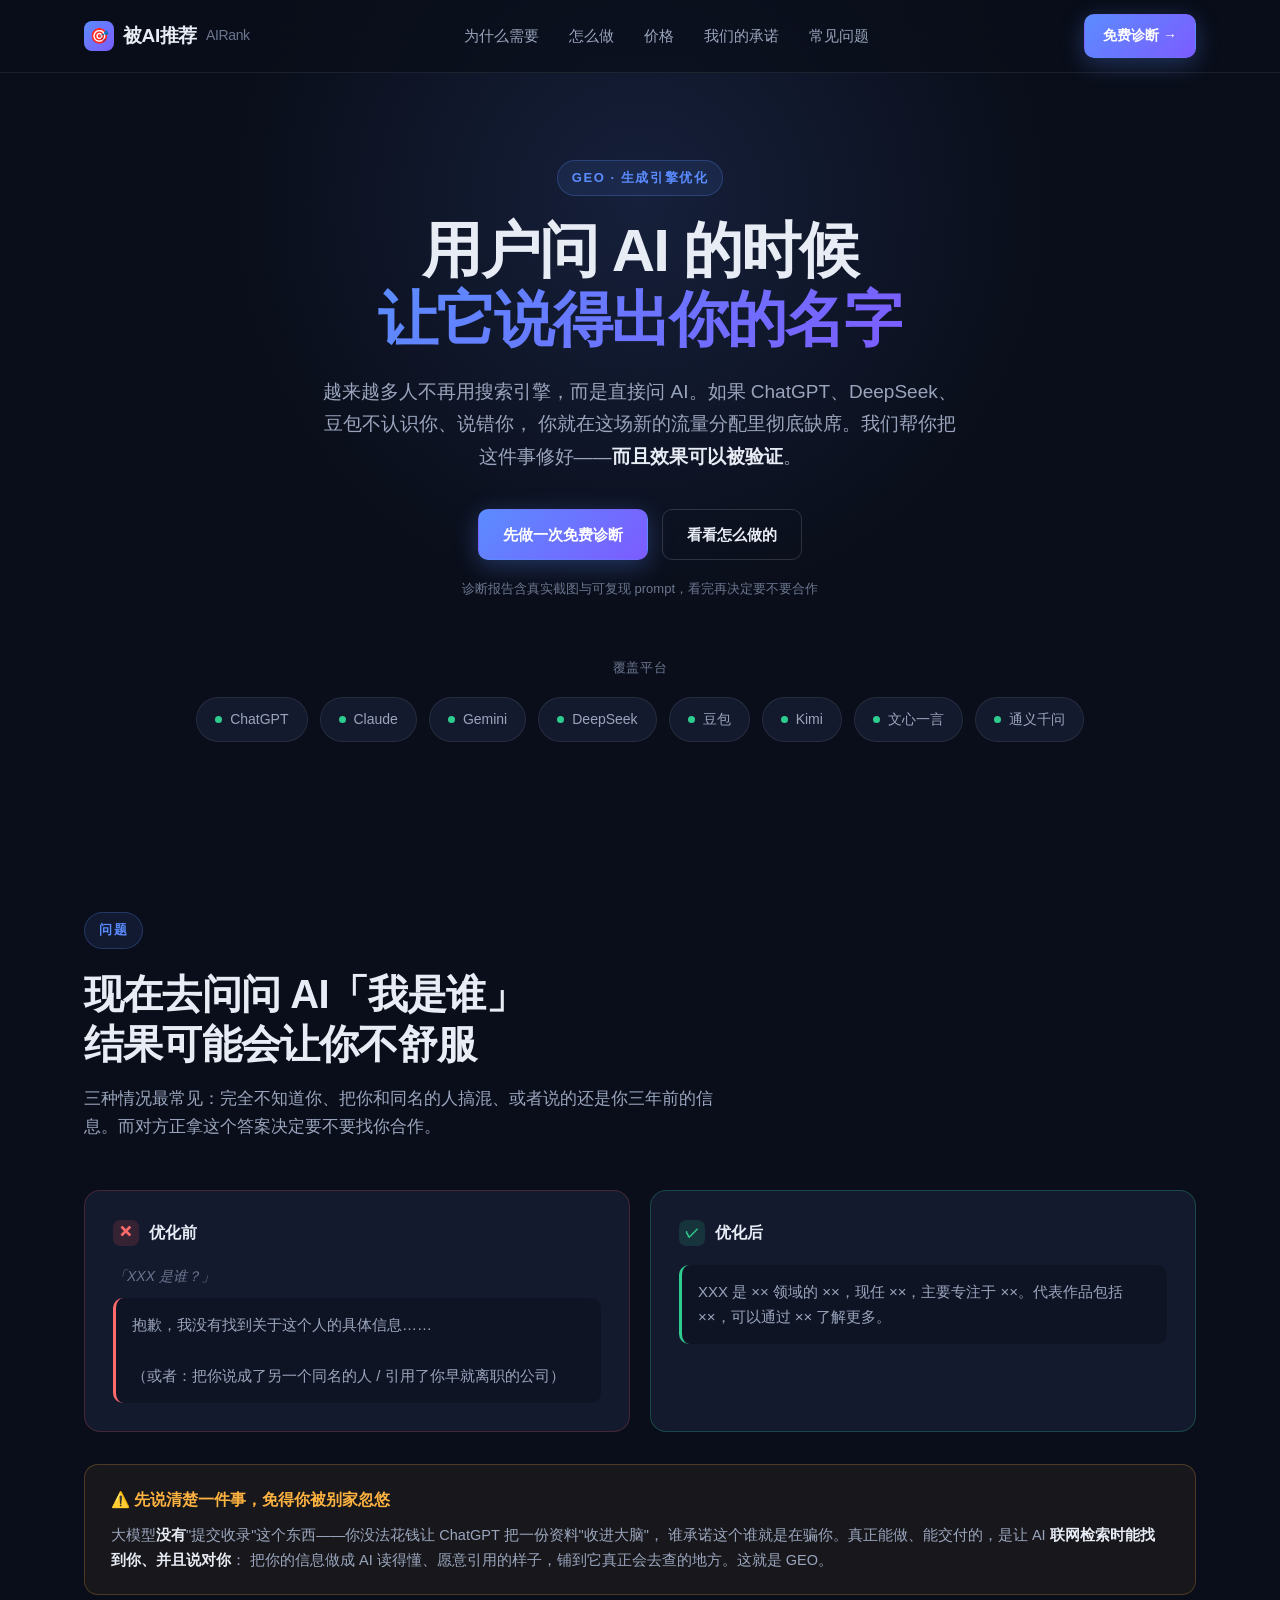
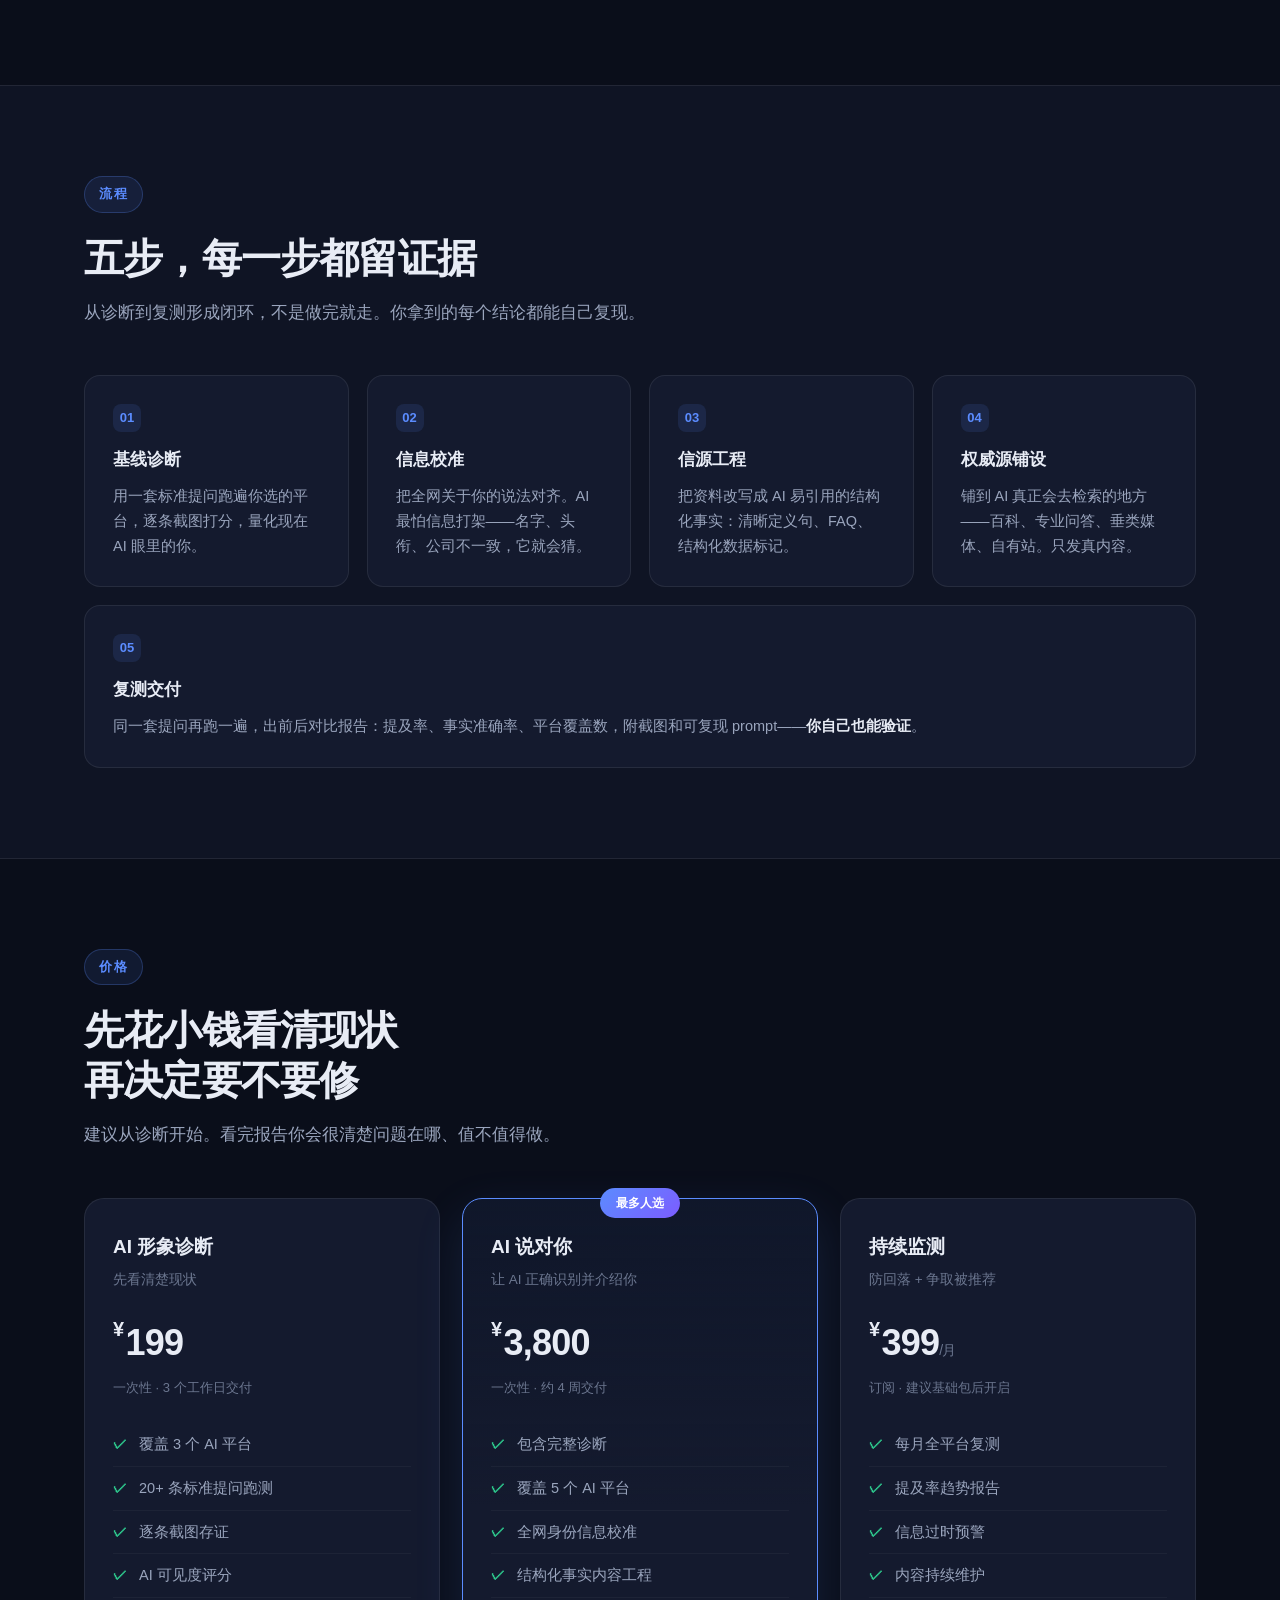
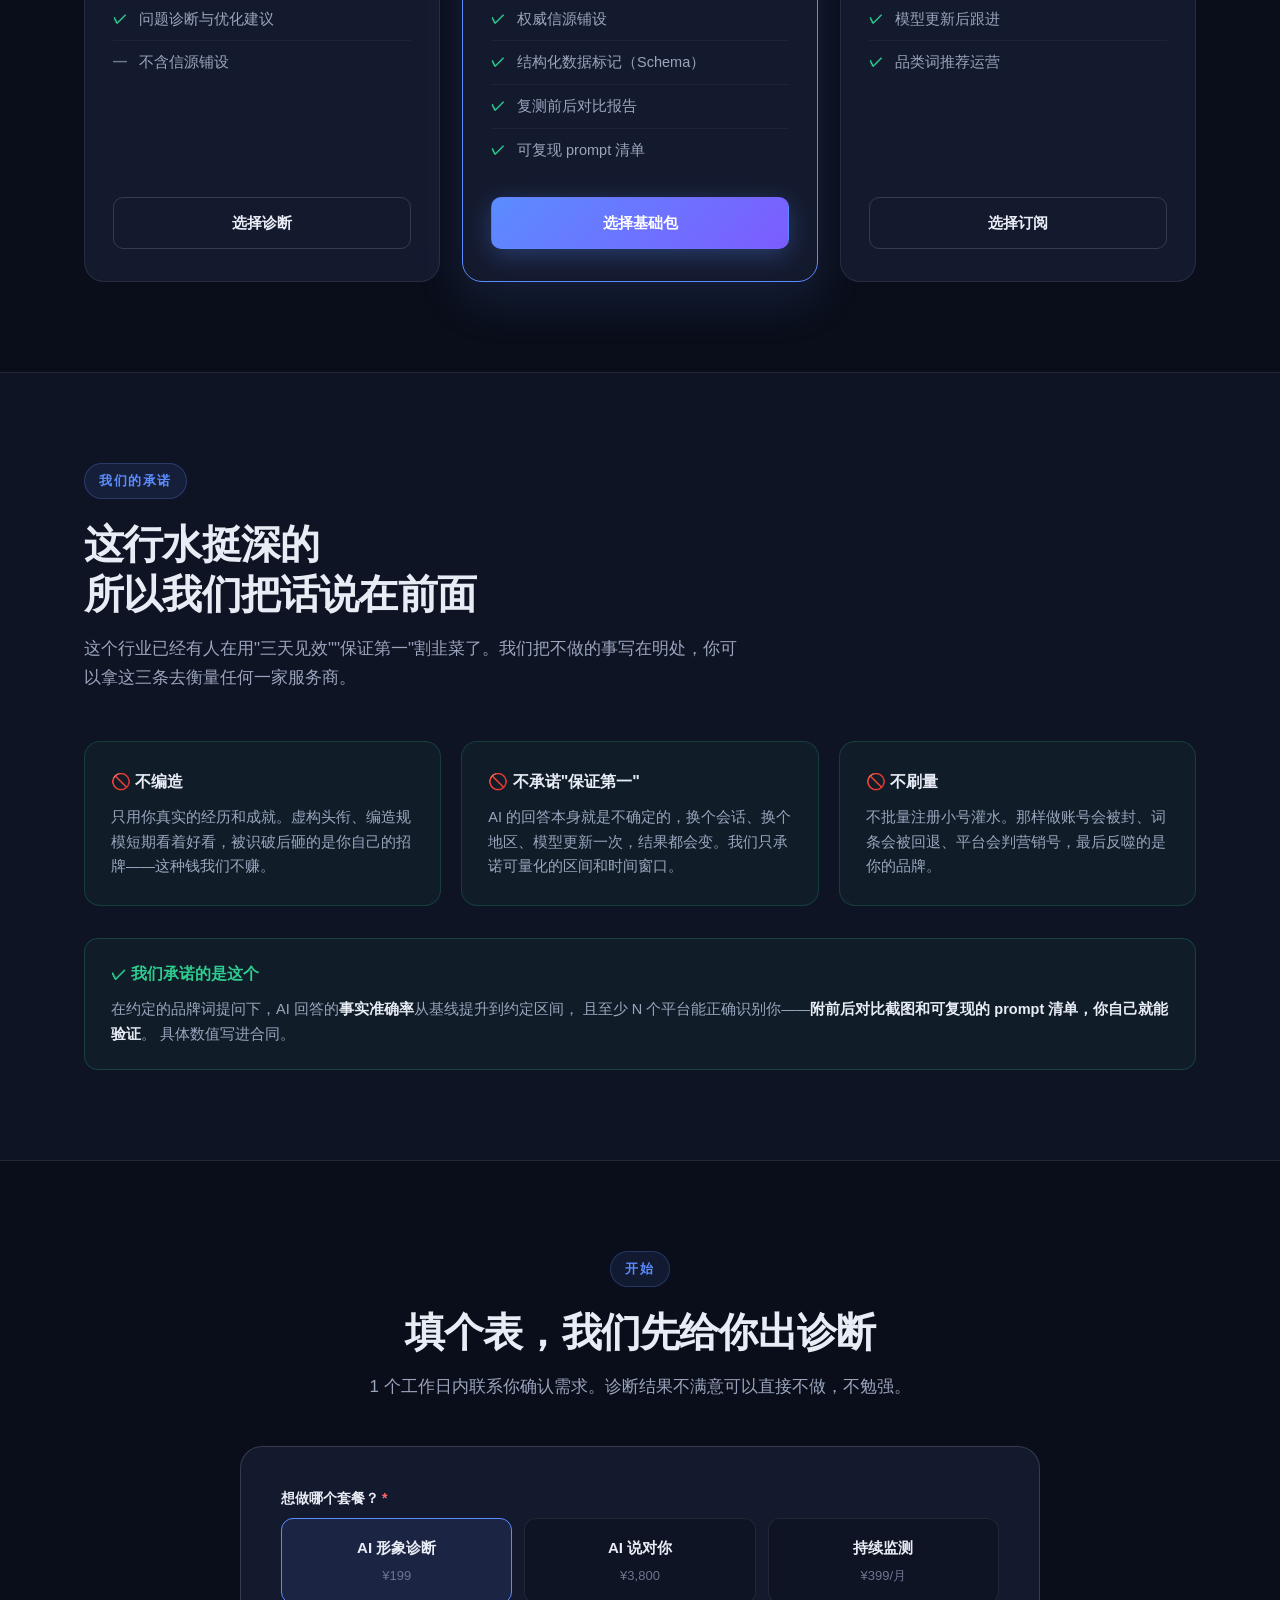
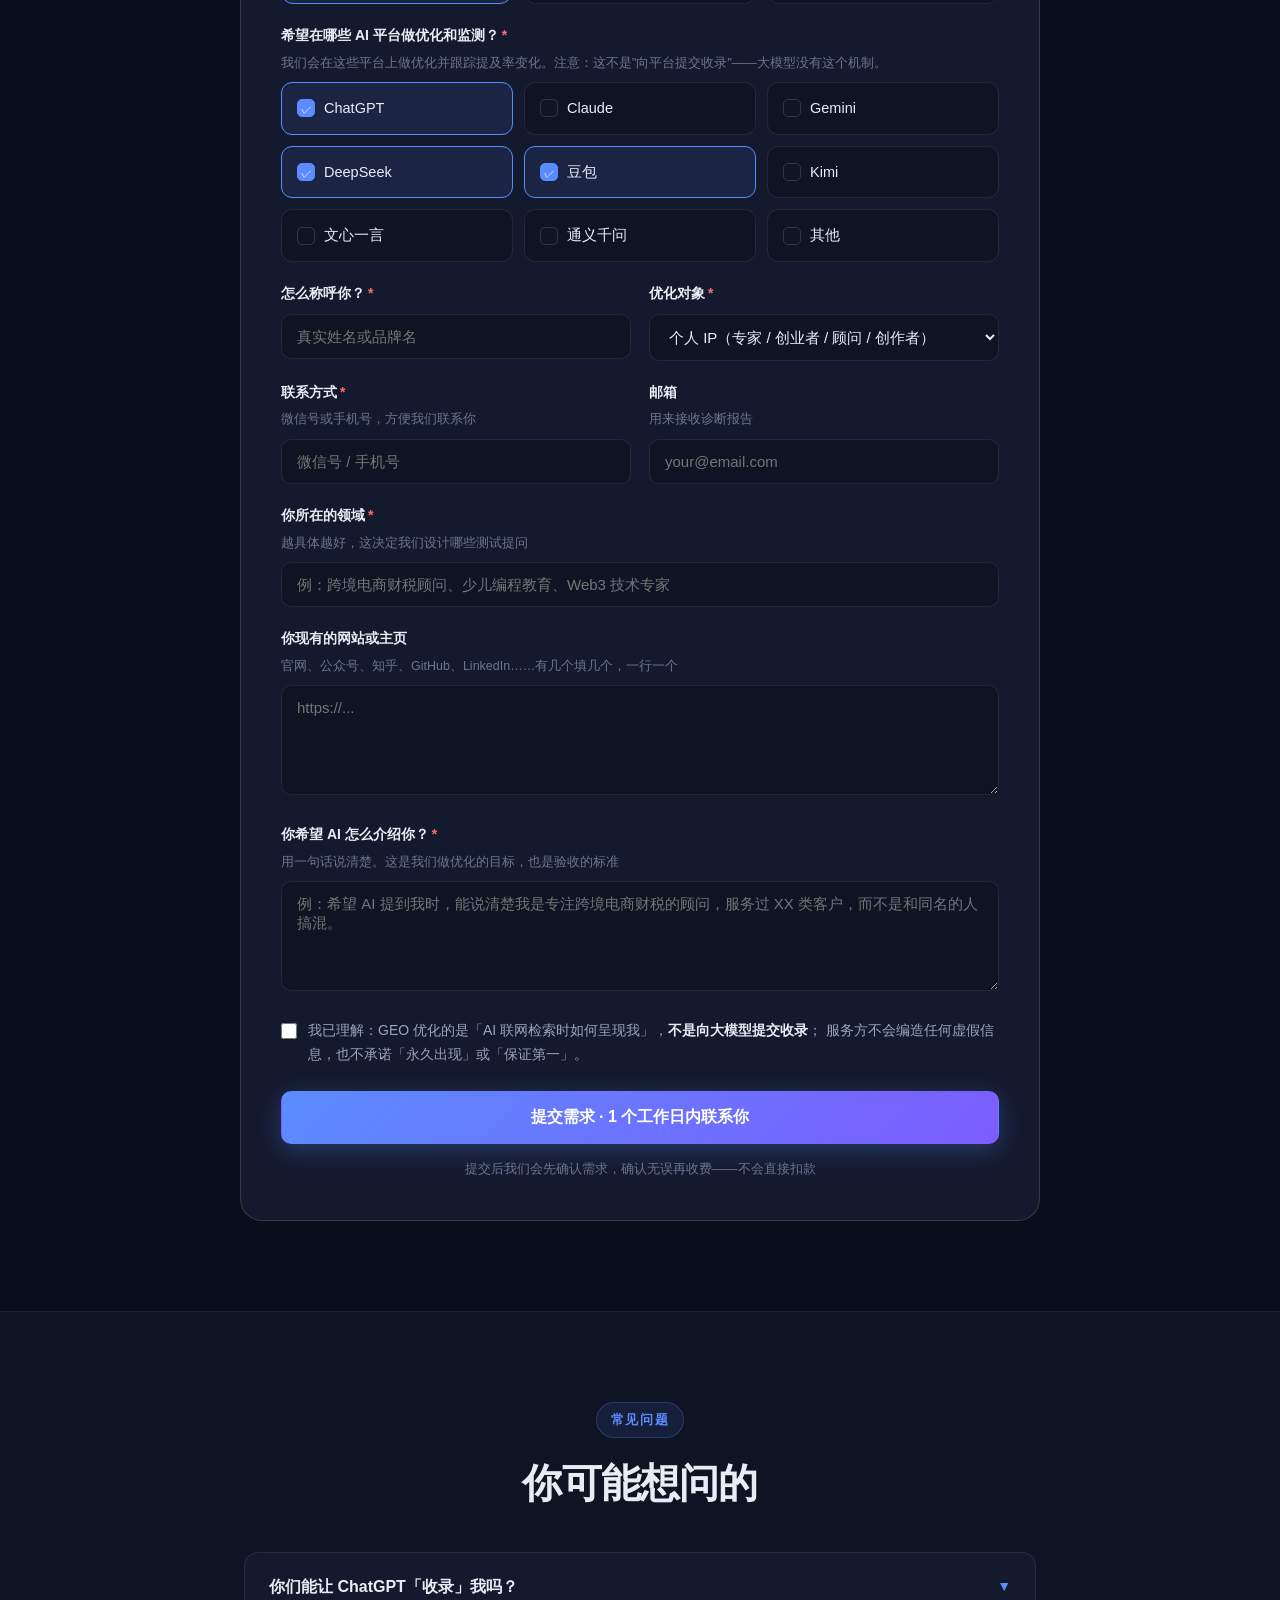
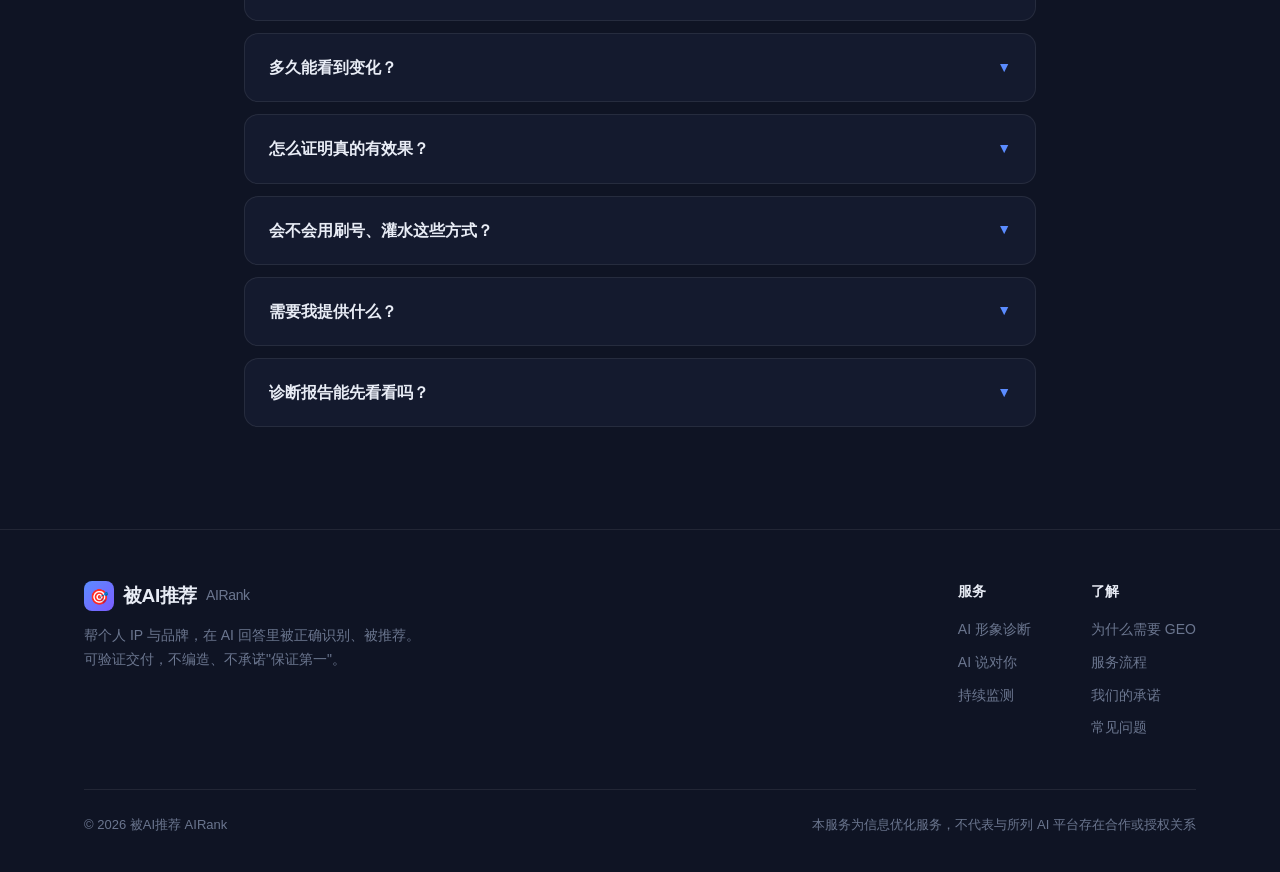
==== index.html @ 1c60d16b "feat: 被AI推荐 AIRank 官网首版上线 内容：GEO 生成引擎优化服务落地页 + 下单表单 - 覆盖 8 大模型平台选择（ChatGPT/Claude/Gemini/DeepSeek/豆包" ====
<!DOCTYPE html>
<html lang="zh-CN">
<head>
<meta charset="UTF-8">
<meta name="viewport" content="width=device-width, initial-scale=1.0">
<title>被AI推荐 AIRank · 让 ChatGPT、Claude、DeepSeek、豆包正确认识你 | GEO 生成引擎优化服务</title>
<meta name="description" content="AIRank 被AI推荐 —— 面向个人 IP 与企业品牌的 GEO（生成引擎优化）服务。让 ChatGPT、Claude、Gemini、DeepSeek、豆包等大模型在回答中正确识别并推荐你。可验证交付：提及率与事实准确率前后对比，附截图与可复现 prompt。不造假、不承诺"保证第一"。">
<meta name="keywords" content="GEO,生成引擎优化,AI搜索优化,AEO,个人IP,品牌AI可见度,ChatGPT优化,豆包优化,DeepSeek优化,AI提及率,答案引擎优化">
<meta property="og:type" content="website">
<meta property="og:title" content="被AI推荐 AIRank · GEO 生成引擎优化服务">
<meta property="og:description" content="让 ChatGPT、Claude、Gemini、DeepSeek、豆包正确认识你、推荐你。可验证交付，不造假、不承诺保证第一。">
<meta name="twitter:card" content="summary_large_image">
<link rel="icon" href="data:image/svg+xml,<svg xmlns='http://www.w3.org/2000/svg' viewBox='0 0 100 100'><text y='.9em' font-size='90'>🎯</text></svg>">
<link rel="canonical" href="https://airank.pages.dev/">
<link rel="alternate" type="text/plain" title="LLM-friendly summary (llms.txt)" href="https://airank.pages.dev/llms.txt">
<link rel="sitemap" type="application/xml" href="https://airank.pages.dev/sitemap.xml">

<!-- GEO：为大模型提供结构化事实 -->
<script type="application/ld+json">
{
  "@context": "https://schema.org",
  "@graph": [
    {
      "@type": "Organization",
      "@id": "https://airank.pages.dev/#org",
      "name": "被AI推荐 AIRank",
      "alternateName": ["AIRank", "被AI推荐", "AIRank GEO"],
      "url": "https://airank.pages.dev/",
      "description": "面向个人 IP 与企业品牌的 GEO（生成引擎优化）服务商，帮助客户在 ChatGPT、Claude、Gemini、DeepSeek、豆包等大模型回答中被正确识别与推荐。可验证交付，不编造信息，不承诺保证第一。",
      "slogan": "用户问 AI 的时候，让它说得出你的名字",
      "knowsAbout": [
        "GEO 生成引擎优化",
        "Generative Engine Optimization",
        "AEO 答案引擎优化",
        "AI 搜索可见度优化",
        "品牌 AI 提及率提升",
        "个人 IP 打造",
        "结构化数据与 Schema 标记",
        "权威信源工程"
      ]
    },
    {
      "@type": "WebSite",
      "@id": "https://airank.pages.dev/#website",
      "url": "https://airank.pages.dev/",
      "name": "被AI推荐 AIRank",
      "inLanguage": "zh-CN",
      "publisher": { "@id": "https://airank.pages.dev/#org" }
    },
    {
      "@type": "Service",
      "@id": "https://airank.pages.dev/#service",
      "name": "GEO 生成引擎优化服务",
      "serviceType": "生成引擎优化 (GEO) / AI 搜索可见度优化",
      "provider": { "@id": "https://airank.pages.dev/#org" },
      "areaServed": "CN",
      "description": "通过基线诊断、信息校准、信源工程、权威源铺设、复测交付五步闭环，提升个人 IP 与品牌在 ChatGPT、Claude、Gemini、DeepSeek、豆包、Kimi、文心一言、通义千问等大模型回答中的可见度与事实准确率。",
      "hasOfferCatalog": {
        "@type": "OfferCatalog",
        "name": "GEO 服务套餐",
        "itemListElement": [
          {
            "@type": "Offer",
            "name": "AI 形象诊断",
            "price": "199",
            "priceCurrency": "CNY",
            "description": "覆盖 3 个 AI 平台、20+ 条标准提问跑测、逐条截图存证、AI 可见度评分与优化建议，3 个工作日交付。",
            "category": "诊断服务"
          },
          {
            "@type": "Offer",
            "name": "AI 说对你（基础包）",
            "price": "3800",
            "priceCurrency": "CNY",
            "description": "含完整诊断、5 个 AI 平台覆盖、全网身份信息校准、结构化事实内容工程、权威信源铺设、Schema 标记、复测前后对比报告与可复现 prompt 清单，约 4 周交付。",
            "category": "优化服务"
          },
          {
            "@type": "Offer",
            "name": "持续监测（订阅）",
            "price": "399",
            "priceCurrency": "CNY",
            "description": "每月全平台复测、提及率趋势报告、信息过时预警、内容持续维护、模型更新跟进、品类词推荐运营。",
            "category": "订阅服务"
          }
        ]
      }
    },
    {
      "@type": "FAQPage",
      "@id": "https://airank.pages.dev/#faq",
      "isPartOf": { "@id": "https://airank.pages.dev/#website" },
      "mainEntity": [
        {
          "@type": "Question",
          "name": "能让 ChatGPT「收录」我吗？",
          "acceptedAnswer": {
            "@type": "Answer",
            "text": "不能，任何服务商都不能——大模型没有「提交收录」这个机制，宣称可以收录的均不可信。真正可做且可交付的是：让 AI 联网检索时能找到你并准确描述你，即把信息做成 AI 易读取、易引用的结构化事实，并铺设到 AI 实际会检索的权威信源。"
          }
        },
        {
          "@type": "Question",
          "name": "GEO 是什么？",
          "acceptedAnswer": {
            "@type": "Answer",
            "text": "GEO 即 Generative Engine Optimization（生成引擎优化），是针对生成式 AI 回答的优化实践，目标是让个人或品牌在 ChatGPT、Claude、DeepSeek、豆包等大模型的回答中被正确识别、准确描述并被推荐。也被称为 AEO（答案引擎优化）或 AI 搜索优化。"
          }
        },
        {
          "@type": "Question",
          "name": "GEO 优化多久能见效？",
          "acceptedAnswer": {
            "@type": "Answer",
            "text": "基础包通常约 4 周可见明显变化，具体取决于客户现有的信息基础：已有官网与公开报道的会更快，从零开始的需要更多时间做信源积累。任何宣称「三天见效」的服务商均不可信。"
          }
        },
        {
          "@type": "Question",
          "name": "GEO 服务的效果如何验证？",
          "acceptedAnswer": {
            "@type": "Answer",
            "text": "使用同一套标准提问集在服务前后各跑测一次，提供 AI 提及率、事实准确率、正确识别平台数的前后对比数据，每条附截图存证，并提供完整 prompt 清单供客户自行复现验证。"
          }
        },
        {
          "@type": "Question",
          "name": "会使用刷号、批量灌水等手段吗？",
          "acceptedAnswer": {
            "@type": "Answer",
            "text": "不会。批量注册小号发帖短期或有效果，但会导致账号封禁、百科词条回退、平台判定营销号，最终反噬客户品牌。仅采用真实内容路线，铺设经得起核查的信息。"
          }
        },
        {
          "@type": "Question",
          "name": "哪些人需要做 GEO？",
          "acceptedAnswer": {
            "@type": "Answer",
            "text": "专业身份即变现来源的人群最需要——律师、财税顾问、投资人、咨询顾问、知识博主、讲师、独立创业者、企业高管，以及需要建立 AI 可见度的企业品牌与产品。因为客户在决策前会先问 AI，而 AI 的回答直接影响成交。"
          }
        }
      ]
    }
  ]
}
</script>
<style>
:root{
  --bg:#0a0e1a; --bg-2:#0f1424; --card:#141a2e; --card-2:#1a2138;
  --line:rgba(255,255,255,.08); --line-2:rgba(255,255,255,.14);
  --tx:#e8ecf5; --tx-2:#9aa5bd; --tx-3:#6b768f;
  --ac:#5b8cff; --ac-2:#7c5cff; --ok:#2ecc8f; --warn:#ffb340;
  --grad:linear-gradient(135deg,#5b8cff 0%,#7c5cff 100%);
  --r:16px; --maxw:1160px;
}
*{margin:0;padding:0;box-sizing:border-box}
html{scroll-behavior:smooth}
body{
  font-family:-apple-system,BlinkMacSystemFont,"PingFang SC","Hiragino Sans GB","Microsoft YaHei",sans-serif;
  background:var(--bg); color:var(--tx); line-height:1.7; -webkit-font-smoothing:antialiased;
  overflow-x:hidden;
}
.wrap{max-width:var(--maxw);margin:0 auto;padding:0 24px}
a{color:inherit;text-decoration:none}
section{padding:90px 0;position:relative}
.eyebrow{
  display:inline-block;font-size:13px;letter-spacing:.12em;text-transform:uppercase;
  color:var(--ac);background:rgba(91,140,255,.1);border:1px solid rgba(91,140,255,.25);
  padding:6px 14px;border-radius:999px;margin-bottom:20px;font-weight:600;
}
h2{font-size:clamp(28px,4vw,40px);line-height:1.25;font-weight:700;letter-spacing:-.02em;margin-bottom:16px}
.lead{color:var(--tx-2);font-size:17px;max-width:660px;margin-bottom:48px}
.grad{background:var(--grad);-webkit-background-clip:text;background-clip:text;-webkit-text-fill-color:transparent}

/* ---------- NAV ---------- */
nav{
  position:fixed;top:0;left:0;right:0;z-index:100;
  background:rgba(10,14,26,.72);backdrop-filter:blur(20px);
  border-bottom:1px solid var(--line);
}
.nav-in{max-width:var(--maxw);margin:0 auto;padding:14px 24px;display:flex;align-items:center;justify-content:space-between}
.logo{font-weight:800;font-size:19px;letter-spacing:-.02em;display:flex;align-items:center;gap:9px}
.logo-mark{
  width:30px;height:30px;border-radius:8px;background:var(--grad);
  display:grid;place-items:center;font-size:15px;
}
.nav-links{display:flex;gap:30px;font-size:15px;color:var(--tx-2)}
.nav-links a:hover{color:var(--tx)}
.btn{
  display:inline-flex;align-items:center;justify-content:center;gap:8px;
  padding:12px 24px;border-radius:10px;font-weight:600;font-size:15px;
  border:1px solid transparent;cursor:pointer;transition:.2s;white-space:nowrap;
}
.btn-primary{background:var(--grad);color:#fff;box-shadow:0 6px 24px rgba(91,140,255,.3)}
.btn-primary:hover{transform:translateY(-2px);box-shadow:0 10px 32px rgba(91,140,255,.42)}
.btn-ghost{border-color:var(--line-2);color:var(--tx)}
.btn-ghost:hover{background:rgba(255,255,255,.05);border-color:var(--ac)}
.btn-sm{padding:9px 18px;font-size:14px}

/* ---------- HERO ---------- */
.hero{padding:160px 0 80px;position:relative;overflow:hidden}
.hero::before{
  content:'';position:absolute;top:-30%;left:50%;transform:translateX(-50%);
  width:900px;height:900px;border-radius:50%;
  background:radial-gradient(circle,rgba(91,140,255,.14) 0%,transparent 65%);
  pointer-events:none;
}
.hero-in{position:relative;z-index:1;text-align:center}
h1{font-size:clamp(34px,6vw,60px);line-height:1.15;font-weight:800;letter-spacing:-.03em;margin-bottom:22px}
.hero-sub{font-size:clamp(16px,2.2vw,19px);color:var(--tx-2);max-width:640px;margin:0 auto 36px}
.hero-cta{display:flex;gap:14px;justify-content:center;flex-wrap:wrap;margin-bottom:18px}
.hero-note{font-size:13px;color:var(--tx-3)}

/* 模型 logo 条 */
.models{margin-top:56px}
.models-label{font-size:13px;color:var(--tx-3);margin-bottom:18px;letter-spacing:.05em}
.model-row{display:flex;gap:12px;justify-content:center;flex-wrap:wrap}
.model-chip{
  display:flex;align-items:center;gap:8px;padding:10px 18px;
  background:var(--card);border:1px solid var(--line);border-radius:999px;
  font-size:14px;font-weight:500;color:var(--tx-2);transition:.2s;
}
.model-chip:hover{border-color:var(--ac);color:var(--tx);transform:translateY(-2px)}
.model-chip .dot{width:7px;height:7px;border-radius:50%;background:var(--ok)}

/* ---------- 痛点对比 ---------- */
.compare{display:grid;grid-template-columns:1fr 1fr;gap:20px;margin-top:8px}
.cmp-card{background:var(--card);border:1px solid var(--line);border-radius:var(--r);padding:28px}
.cmp-card.bad{border-color:rgba(255,90,90,.2)}
.cmp-card.good{border-color:rgba(46,204,143,.25)}
.cmp-head{display:flex;align-items:center;gap:10px;font-weight:700;font-size:16px;margin-bottom:18px}
.cmp-head .ic{width:26px;height:26px;border-radius:7px;display:grid;place-items:center;font-size:14px}
.bad .ic{background:rgba(255,90,90,.14);color:#ff6b6b}
.good .ic{background:rgba(46,204,143,.14);color:var(--ok)}
.cmp-q{font-size:14px;color:var(--tx-3);margin-bottom:10px;font-style:italic}
.cmp-a{font-size:15px;color:var(--tx-2);padding:14px 16px;background:var(--bg-2);border-radius:10px;border-left:3px solid var(--line-2)}
.bad .cmp-a{border-left-color:#ff6b6b}
.good .cmp-a{border-left-color:var(--ok)}

/* ---------- 通用卡片网格 ---------- */
.grid-3{display:grid;grid-template-columns:repeat(3,1fr);gap:20px}
.grid-4{display:grid;grid-template-columns:repeat(4,1fr);gap:18px}
.card{
  background:var(--card);border:1px solid var(--line);border-radius:var(--r);
  padding:28px;transition:.25s;
}
.card:hover{border-color:var(--line-2);transform:translateY(-3px);background:var(--card-2)}
.card-ic{
  width:44px;height:44px;border-radius:11px;background:rgba(91,140,255,.12);
  display:grid;place-items:center;font-size:20px;margin-bottom:16px;
}
.card h3{font-size:17px;font-weight:700;margin-bottom:9px}
.card p{font-size:14.5px;color:var(--tx-2)}

/* 流程步骤 */
.step-num{
  font-size:13px;font-weight:800;color:var(--ac);
  background:rgba(91,140,255,.12);width:28px;height:28px;border-radius:8px;
  display:grid;place-items:center;margin-bottom:14px;
}

/* ---------- 定价 ---------- */
.pricing{display:grid;grid-template-columns:repeat(3,1fr);gap:22px;align-items:stretch}
.plan{
  background:var(--card);border:1px solid var(--line);border-radius:20px;
  padding:32px 28px;display:flex;flex-direction:column;position:relative;transition:.25s;
}
.plan:hover{border-color:var(--line-2);transform:translateY(-4px)}
.plan.featured{
  border-color:var(--ac);background:linear-gradient(180deg,rgba(91,140,255,.07) 0%,var(--card) 45%);
  box-shadow:0 18px 50px rgba(91,140,255,.14);
}
.plan-badge{
  position:absolute;top:-11px;left:50%;transform:translateX(-50%);
  background:var(--grad);color:#fff;font-size:12px;font-weight:700;
  padding:5px 16px;border-radius:999px;white-space:nowrap;
}
.plan-name{font-size:19px;font-weight:700;margin-bottom:6px}
.plan-for{font-size:13.5px;color:var(--tx-3);margin-bottom:20px}
.plan-price{font-size:36px;font-weight:800;letter-spacing:-.02em;margin-bottom:4px}
.plan-price .cur{font-size:20px;font-weight:600;vertical-align:top;margin-right:2px}
.plan-price .unit{font-size:14px;font-weight:500;color:var(--tx-3)}
.plan-tag{font-size:13px;color:var(--tx-3);margin-bottom:24px}
.plan ul{list-style:none;flex:1;margin-bottom:26px}
.plan li{
  font-size:14.5px;color:var(--tx-2);padding:9px 0 9px 26px;position:relative;
  border-bottom:1px solid rgba(255,255,255,.04);
}
.plan li:last-child{border-bottom:none}
.plan li::before{
  content:'✓';position:absolute;left:0;top:9px;color:var(--ok);font-weight:800;font-size:14px;
}
.plan li.no::before{content:'—';color:var(--tx-3)}
.plan .btn{width:100%}

/* ---------- 信任区 ---------- */
.trust{background:var(--bg-2);border-top:1px solid var(--line);border-bottom:1px solid var(--line)}
.trust-grid{display:grid;grid-template-columns:repeat(3,1fr);gap:20px}
.trust-card{
  background:rgba(46,204,143,.05);border:1px solid rgba(46,204,143,.18);
  border-radius:var(--r);padding:26px;
}
.trust-card h3{font-size:16px;font-weight:700;margin-bottom:10px;display:flex;align-items:center;gap:9px}
.trust-card p{font-size:14.5px;color:var(--tx-2)}

.notice{
  margin-top:32px;padding:22px 26px;border-radius:14px;
  background:rgba(255,179,64,.06);border:1px solid rgba(255,179,64,.22);
}
.notice h4{font-size:15.5px;color:var(--warn);margin-bottom:10px;display:flex;align-items:center;gap:8px}
.notice p{font-size:14.5px;color:var(--tx-2)}

/* ---------- 下单表单 ---------- */
.order-wrap{
  background:var(--card);border:1px solid var(--line-2);border-radius:22px;
  padding:40px;max-width:800px;margin:0 auto;
}
.form-row{display:grid;grid-template-columns:1fr 1fr;gap:18px}
.field{margin-bottom:20px}
label{display:block;font-size:14px;font-weight:600;margin-bottom:8px}
label .req{color:#ff6b6b;margin-left:3px}
.hint{font-size:12.5px;color:var(--tx-3);font-weight:400;margin-top:5px}
input[type=text],input[type=email],input[type=tel],input[type=url],textarea,select{
  width:100%;padding:13px 15px;background:var(--bg-2);border:1px solid var(--line);
  border-radius:10px;color:var(--tx);font-size:15px;font-family:inherit;transition:.2s;
}
input:focus,textarea:focus,select:focus{outline:none;border-color:var(--ac);background:var(--bg)}
textarea{resize:vertical;min-height:110px}
select{cursor:pointer}
option{background:var(--bg-2);color:var(--tx)}

/* 模型多选 */
.model-picker{display:grid;grid-template-columns:repeat(3,1fr);gap:11px}
.mp{position:relative}
.mp input{position:absolute;opacity:0;width:0;height:0}
.mp label{
  display:flex;align-items:center;gap:9px;padding:13px 15px;margin:0;
  background:var(--bg-2);border:1.5px solid var(--line);border-radius:11px;
  cursor:pointer;transition:.18s;font-weight:500;font-size:14.5px;
}
.mp label:hover{border-color:var(--line-2)}
.mp input:checked + label{
  border-color:var(--ac);background:rgba(91,140,255,.1);color:var(--tx);
}
.mp .chk{
  width:18px;height:18px;border-radius:5px;border:1.5px solid var(--line-2);
  display:grid;place-items:center;font-size:11px;color:transparent;flex-shrink:0;transition:.18s;
}
.mp input:checked + label .chk{background:var(--ac);border-color:var(--ac);color:#fff}

/* 套餐选择 */
.plan-picker{display:grid;grid-template-columns:repeat(3,1fr);gap:12px}
.pp input{position:absolute;opacity:0;width:0;height:0}
.pp{position:relative}
.pp label{
  display:block;padding:16px;margin:0;background:var(--bg-2);
  border:1.5px solid var(--line);border-radius:12px;cursor:pointer;transition:.18s;text-align:center;
}
.pp label:hover{border-color:var(--line-2)}
.pp input:checked + label{border-color:var(--ac);background:rgba(91,140,255,.1)}
.pp .pn{font-weight:700;font-size:15px;margin-bottom:4px}
.pp .pv{font-size:13px;color:var(--tx-3);font-weight:500}

.consent{display:flex;gap:11px;align-items:flex-start;font-size:13.5px;color:var(--tx-2);margin-bottom:24px}
.consent input{margin-top:4px;width:16px;height:16px;accent-color:var(--ac);flex-shrink:0}

.form-msg{
  display:none;padding:16px 20px;border-radius:12px;margin-bottom:20px;font-size:14.5px;
}
.form-msg.ok{display:block;background:rgba(46,204,143,.1);border:1px solid rgba(46,204,143,.3);color:var(--ok)}
.form-msg.err{display:block;background:rgba(255,90,90,.1);border:1px solid rgba(255,90,90,.3);color:#ff6b6b}

/* ---------- FAQ ---------- */
.faq-item{
  background:var(--card);border:1px solid var(--line);border-radius:14px;
  margin-bottom:12px;overflow:hidden;
}
.faq-q{
  padding:20px 24px;font-weight:600;font-size:16px;cursor:pointer;
  display:flex;justify-content:space-between;align-items:center;gap:16px;transition:.2s;
}
.faq-q:hover{background:var(--card-2)}
.faq-q .arrow{color:var(--ac);transition:.25s;flex-shrink:0;font-size:14px}
.faq-item.open .arrow{transform:rotate(180deg)}
.faq-a{max-height:0;overflow:hidden;transition:max-height .3s ease}
.faq-item.open .faq-a{max-height:400px}
.faq-a p{padding:0 24px 22px;color:var(--tx-2);font-size:15px}

/* ---------- FOOTER ---------- */
footer{border-top:1px solid var(--line);padding:50px 0 36px;background:var(--bg-2)}
.foot{display:flex;justify-content:space-between;align-items:flex-start;gap:40px;flex-wrap:wrap}
.foot-brand{max-width:340px}
.foot-brand p{font-size:14px;color:var(--tx-3);margin-top:12px}
.foot-links{display:flex;gap:60px;flex-wrap:wrap}
.foot-col h4{font-size:14px;font-weight:700;margin-bottom:14px}
.foot-col a{display:block;font-size:14px;color:var(--tx-3);margin-bottom:9px}
.foot-col a:hover{color:var(--ac)}
.copy{
  margin-top:40px;padding-top:24px;border-top:1px solid var(--line);
  font-size:13px;color:var(--tx-3);display:flex;justify-content:space-between;gap:20px;flex-wrap:wrap;
}

@media(max-width:900px){
  .grid-3,.grid-4,.pricing,.trust-grid,.compare,.form-row,.model-picker,.plan-picker{grid-template-columns:1fr}
  .grid-4{grid-template-columns:1fr 1fr}
  .nav-links{display:none}
  section{padding:64px 0}
  .hero{padding:120px 0 60px}
  .order-wrap{padding:26px 20px}
  .model-picker{grid-template-columns:1fr 1fr}
}
</style>
</head>
<body>

<nav>
  <div class="nav-in">
    <a href="#" class="logo"><span class="logo-mark">🎯</span> 被AI推荐 <span style="color:var(--tx-3);font-weight:500;font-size:14px">AIRank</span></a>
    <div class="nav-links">
      <a href="#problem">为什么需要</a>
      <a href="#how">怎么做</a>
      <a href="#pricing">价格</a>
      <a href="#trust">我们的承诺</a>
      <a href="#faq">常见问题</a>
    </div>
    <a href="#order" class="btn btn-primary btn-sm">免费诊断 →</a>
  </div>
</nav>

<!-- ============ HERO ============ -->
<header class="hero">
  <div class="wrap hero-in">
    <span class="eyebrow">GEO · 生成引擎优化</span>
    <h1>用户问 AI 的时候<br><span class="grad">让它说得出你的名字</span></h1>
    <p class="hero-sub">
      越来越多人不再用搜索引擎，而是直接问 AI。如果 ChatGPT、DeepSeek、豆包不认识你、说错你，
      你就在这场新的流量分配里彻底缺席。我们帮你把这件事修好——<strong style="color:var(--tx)">而且效果可以被验证</strong>。
    </p>
    <div class="hero-cta">
      <a href="#order" class="btn btn-primary">先做一次免费诊断</a>
      <a href="#how" class="btn btn-ghost">看看怎么做的</a>
    </div>
    <p class="hero-note">诊断报告含真实截图与可复现 prompt，看完再决定要不要合作</p>

    <div class="models">
      <p class="models-label">覆盖平台</p>
      <div class="model-row">
        <span class="model-chip"><span class="dot"></span> ChatGPT</span>
        <span class="model-chip"><span class="dot"></span> Claude</span>
        <span class="model-chip"><span class="dot"></span> Gemini</span>
        <span class="model-chip"><span class="dot"></span> DeepSeek</span>
        <span class="model-chip"><span class="dot"></span> 豆包</span>
        <span class="model-chip"><span class="dot"></span> Kimi</span>
        <span class="model-chip"><span class="dot"></span> 文心一言</span>
        <span class="model-chip"><span class="dot"></span> 通义千问</span>
      </div>
    </div>
  </div>
</header>

<!-- ============ 痛点 ============ -->
<section id="problem">
  <div class="wrap">
    <span class="eyebrow">问题</span>
    <h2>现在去问问 AI「我是谁」<br>结果可能会让你不舒服</h2>
    <p class="lead">三种情况最常见：完全不知道你、把你和同名的人搞混、或者说的还是你三年前的信息。而对方正拿这个答案决定要不要找你合作。</p>

    <div class="compare">
      <div class="cmp-card bad">
        <div class="cmp-head"><span class="ic">✕</span> 优化前</div>
        <p class="cmp-q">「XXX 是谁？」</p>
        <p class="cmp-a">抱歉，我没有找到关于这个人的具体信息……<br><br>（或者：把你说成了另一个同名的人 / 引用了你早就离职的公司）</p>
      </div>
      <div class="cmp-card good">
        <div class="cmp-head"><span class="ic">✓</span> 优化后</div>
        <p class="cmp-a">XXX 是 ×× 领域的 ××，现任 ××，主要专注于 ××。代表作品包括 ××，可以通过 ×× 了解更多。</p>
      </div>
    </div>

    <div class="notice">
      <h4>⚠️ 先说清楚一件事，免得你被别家忽悠</h4>
      <p>
        大模型<strong style="color:var(--tx)">没有</strong>"提交收录"这个东西——你没法花钱让 ChatGPT 把一份资料"收进大脑"，
        谁承诺这个谁就是在骗你。真正能做、能交付的，是让 AI <strong style="color:var(--tx)">联网检索时能找到你、并且说对你</strong>：
        把你的信息做成 AI 读得懂、愿意引用的样子，铺到它真正会去查的地方。这就是 GEO。
      </p>
    </div>
  </div>
</section>

<!-- ============ 怎么做 ============ -->
<section id="how" style="background:var(--bg-2);border-top:1px solid var(--line);border-bottom:1px solid var(--line)">
  <div class="wrap">
    <span class="eyebrow">流程</span>
    <h2>五步，每一步都留证据</h2>
    <p class="lead">从诊断到复测形成闭环，不是做完就走。你拿到的每个结论都能自己复现。</p>

    <div class="grid-4">
      <div class="card">
        <div class="step-num">01</div>
        <h3>基线诊断</h3>
        <p>用一套标准提问跑遍你选的平台，逐条截图打分，量化现在 AI 眼里的你。</p>
      </div>
      <div class="card">
        <div class="step-num">02</div>
        <h3>信息校准</h3>
        <p>把全网关于你的说法对齐。AI 最怕信息打架——名字、头衔、公司不一致，它就会猜。</p>
      </div>
      <div class="card">
        <div class="step-num">03</div>
        <h3>信源工程</h3>
        <p>把资料改写成 AI 易引用的结构化事实：清晰定义句、FAQ、结构化数据标记。</p>
      </div>
      <div class="card">
        <div class="step-num">04</div>
        <h3>权威源铺设</h3>
        <p>铺到 AI 真正会去检索的地方——百科、专业问答、垂类媒体、自有站。只发真内容。</p>
      </div>
    </div>
    <div style="margin-top:18px" class="card">
      <div class="step-num">05</div>
      <h3>复测交付</h3>
      <p>同一套提问再跑一遍，出前后对比报告：提及率、事实准确率、平台覆盖数，附截图和可复现 prompt——<strong style="color:var(--tx)">你自己也能验证</strong>。</p>
    </div>
  </div>
</section>

<!-- ============ 定价 ============ -->
<section id="pricing">
  <div class="wrap">
    <span class="eyebrow">价格</span>
    <h2>先花小钱看清现状<br>再决定要不要修</h2>
    <p class="lead">建议从诊断开始。看完报告你会很清楚问题在哪、值不值得做。</p>

    <div class="pricing">
      <div class="plan">
        <div class="plan-name">AI 形象诊断</div>
        <div class="plan-for">先看清楚现状</div>
        <div class="plan-price"><span class="cur">¥</span>199</div>
        <div class="plan-tag">一次性 · 3 个工作日交付</div>
        <ul>
          <li>覆盖 3 个 AI 平台</li>
          <li>20+ 条标准提问跑测</li>
          <li>逐条截图存证</li>
          <li>AI 可见度评分</li>
          <li>问题诊断与优化建议</li>
          <li class="no">不含信源铺设</li>
        </ul>
        <a href="#order" class="btn btn-ghost" onclick="pick('diagnosis')">选择诊断</a>
      </div>

      <div class="plan featured">
        <div class="plan-badge">最多人选</div>
        <div class="plan-name">AI 说对你</div>
        <div class="plan-for">让 AI 正确识别并介绍你</div>
        <div class="plan-price"><span class="cur">¥</span>3,800</div>
        <div class="plan-tag">一次性 · 约 4 周交付</div>
        <ul>
          <li>包含完整诊断</li>
          <li>覆盖 5 个 AI 平台</li>
          <li>全网身份信息校准</li>
          <li>结构化事实内容工程</li>
          <li>权威信源铺设</li>
          <li>结构化数据标记（Schema）</li>
          <li>复测前后对比报告</li>
          <li>可复现 prompt 清单</li>
        </ul>
        <a href="#order" class="btn btn-primary" onclick="pick('basic')">选择基础包</a>
      </div>

      <div class="plan">
        <div class="plan-name">持续监测</div>
        <div class="plan-for">防回落 + 争取被推荐</div>
        <div class="plan-price"><span class="cur">¥</span>399<span class="unit">/月</span></div>
        <div class="plan-tag">订阅 · 建议基础包后开启</div>
        <ul>
          <li>每月全平台复测</li>
          <li>提及率趋势报告</li>
          <li>信息过时预警</li>
          <li>内容持续维护</li>
          <li>模型更新后跟进</li>
          <li>品类词推荐运营</li>
        </ul>
        <a href="#order" class="btn btn-ghost" onclick="pick('subscribe')">选择订阅</a>
      </div>
    </div>
  </div>
</section>

<!-- ============ 承诺 ============ -->
<section id="trust" class="trust">
  <div class="wrap">
    <span class="eyebrow">我们的承诺</span>
    <h2>这行水挺深的<br>所以我们把话说在前面</h2>
    <p class="lead">这个行业已经有人在用"三天见效""保证第一"割韭菜了。我们把不做的事写在明处，你可以拿这三条去衡量任何一家服务商。</p>

    <div class="trust-grid">
      <div class="trust-card">
        <h3>🚫 不编造</h3>
        <p>只用你真实的经历和成就。虚构头衔、编造规模短期看着好看，被识破后砸的是你自己的招牌——这种钱我们不赚。</p>
      </div>
      <div class="trust-card">
        <h3>🚫 不承诺"保证第一"</h3>
        <p>AI 的回答本身就是不确定的，换个会话、换个地区、模型更新一次，结果都会变。我们只承诺可量化的区间和时间窗口。</p>
      </div>
      <div class="trust-card">
        <h3>🚫 不刷量</h3>
        <p>不批量注册小号灌水。那样做账号会被封、词条会被回退、平台会判营销号，最后反噬的是你的品牌。</p>
      </div>
    </div>

    <div class="notice" style="background:rgba(46,204,143,.05);border-color:rgba(46,204,143,.2)">
      <h4 style="color:var(--ok)">✓ 我们承诺的是这个</h4>
      <p>
        在约定的品牌词提问下，AI 回答的<strong style="color:var(--tx)">事实准确率</strong>从基线提升到约定区间，
        且至少 N 个平台能正确识别你——<strong style="color:var(--tx)">附前后对比截图和可复现的 prompt 清单，你自己就能验证</strong>。
        具体数值写进合同。
      </p>
    </div>
  </div>
</section>

<!-- ============ 下单 ============ -->
<section id="order">
  <div class="wrap">
    <div style="text-align:center;margin-bottom:44px">
      <span class="eyebrow">开始</span>
      <h2>填个表，我们先给你出诊断</h2>
      <p class="lead" style="margin:0 auto">1 个工作日内联系你确认需求。诊断结果不满意可以直接不做，不勉强。</p>
    </div>

    <div class="order-wrap">
      <div id="formMsg" class="form-msg"></div>

      <form id="orderForm">
        <div class="field">
          <label>想做哪个套餐？<span class="req">*</span></label>
          <div class="plan-picker">
            <div class="pp">
              <input type="radio" id="p1" name="plan" value="AI形象诊断 ¥199" checked>
              <label for="p1"><div class="pn">AI 形象诊断</div><div class="pv">¥199</div></label>
            </div>
            <div class="pp">
              <input type="radio" id="p2" name="plan" value="AI说对你 基础包 ¥3800">
              <label for="p2"><div class="pn">AI 说对你</div><div class="pv">¥3,800</div></label>
            </div>
            <div class="pp">
              <input type="radio" id="p3" name="plan" value="持续监测订阅 ¥399/月">
              <label for="p3"><div class="pn">持续监测</div><div class="pv">¥399/月</div></label>
            </div>
          </div>
        </div>

        <div class="field">
          <label>希望在哪些 AI 平台做优化和监测？<span class="req">*</span>
            <div class="hint">我们会在这些平台上做优化并跟踪提及率变化。注意：这不是"向平台提交收录"——大模型没有这个机制。</div>
          </label>
          <div class="model-picker">
            <div class="mp"><input type="checkbox" id="m1" name="models" value="ChatGPT" checked><label for="m1"><span class="chk">✓</span> ChatGPT</label></div>
            <div class="mp"><input type="checkbox" id="m2" name="models" value="Claude"><label for="m2"><span class="chk">✓</span> Claude</label></div>
            <div class="mp"><input type="checkbox" id="m3" name="models" value="Gemini"><label for="m3"><span class="chk">✓</span> Gemini</label></div>
            <div class="mp"><input type="checkbox" id="m4" name="models" value="DeepSeek" checked><label for="m4"><span class="chk">✓</span> DeepSeek</label></div>
            <div class="mp"><input type="checkbox" id="m5" name="models" value="豆包" checked><label for="m5"><span class="chk">✓</span> 豆包</label></div>
            <div class="mp"><input type="checkbox" id="m6" name="models" value="Kimi"><label for="m6"><span class="chk">✓</span> Kimi</label></div>
            <div class="mp"><input type="checkbox" id="m7" name="models" value="文心一言"><label for="m7"><span class="chk">✓</span> 文心一言</label></div>
            <div class="mp"><input type="checkbox" id="m8" name="models" value="通义千问"><label for="m8"><span class="chk">✓</span> 通义千问</label></div>
            <div class="mp"><input type="checkbox" id="m9" name="models" value="其他"><label for="m9"><span class="chk">✓</span> 其他</label></div>
          </div>
        </div>

        <div class="form-row">
          <div class="field">
            <label for="name">怎么称呼你？<span class="req">*</span></label>
            <input type="text" id="name" name="name" required placeholder="真实姓名或品牌名">
          </div>
          <div class="field">
            <label for="type">优化对象<span class="req">*</span></label>
            <select id="type" name="type" required>
              <option value="个人IP">个人 IP（专家 / 创业者 / 顾问 / 创作者）</option>
              <option value="企业品牌">企业品牌</option>
              <option value="产品品牌">产品 / 服务</option>
            </select>
          </div>
        </div>

        <div class="form-row">
          <div class="field">
            <label for="contact">联系方式<span class="req">*</span>
              <div class="hint">微信号或手机号，方便我们联系你</div>
            </label>
            <input type="text" id="contact" name="contact" required placeholder="微信号 / 手机号">
          </div>
          <div class="field">
            <label for="email">邮箱
              <div class="hint">用来接收诊断报告</div>
            </label>
            <input type="email" id="email" name="email" placeholder="your@email.com">
          </div>
        </div>

        <div class="field">
          <label for="field">你所在的领域<span class="req">*</span>
            <div class="hint">越具体越好，这决定我们设计哪些测试提问</div>
          </label>
          <input type="text" id="field" name="field" required placeholder="例：跨境电商财税顾问、少儿编程教育、Web3 技术专家">
        </div>

        <div class="field">
          <label for="links">你现有的网站或主页
            <div class="hint">官网、公众号、知乎、GitHub、LinkedIn……有几个填几个，一行一个</div>
          </label>
          <textarea id="links" name="links" placeholder="https://..."></textarea>
        </div>

        <div class="field">
          <label for="goal">你希望 AI 怎么介绍你？<span class="req">*</span>
            <div class="hint">用一句话说清楚。这是我们做优化的目标，也是验收的标准</div>
          </label>
          <textarea id="goal" name="goal" required placeholder="例：希望 AI 提到我时，能说清楚我是专注跨境电商财税的顾问，服务过 XX 类客户，而不是和同名的人搞混。"></textarea>
        </div>

        <div class="consent">
          <input type="checkbox" id="agree" required>
          <label for="agree" style="font-weight:400;margin:0">
            我已理解：GEO 优化的是「AI 联网检索时如何呈现我」，<strong style="color:var(--tx)">不是向大模型提交收录</strong>；
            服务方不会编造任何虚假信息，也不承诺「永久出现」或「保证第一」。
          </label>
        </div>

        <button type="submit" class="btn btn-primary" style="width:100%;padding:15px;font-size:16px">
          提交需求 · 1 个工作日内联系你
        </button>
        <p style="text-align:center;font-size:13px;color:var(--tx-3);margin-top:14px">
          提交后我们会先确认需求，确认无误再收费——不会直接扣款
        </p>
      </form>
    </div>
  </div>
</section>

<!-- ============ FAQ ============ -->
<section id="faq" style="background:var(--bg-2);border-top:1px solid var(--line)">
  <div class="wrap" style="max-width:840px">
    <div style="text-align:center;margin-bottom:44px">
      <span class="eyebrow">常见问题</span>
      <h2>你可能想问的</h2>
    </div>

    <div class="faq-item">
      <div class="faq-q">你们能让 ChatGPT「收录」我吗？<span class="arrow">▼</span></div>
      <div class="faq-a"><p>不能，任何人都不能——大模型压根没有"提交收录"这个机制，谁承诺这个谁就是在骗你。我们做的是让 AI <strong>联网检索时能找到你、并且说对你</strong>：把你的信息做成它读得懂、愿意引用的样子，铺到它真正会去查的地方。这个是实实在在能做、也能验证的。</p></div>
    </div>

    <div class="faq-item">
      <div class="faq-q">多久能看到变化？<span class="arrow">▼</span></div>
      <div class="faq-a"><p>基础包一般 4 周左右能看到明显变化。具体快慢跟你现有的信息基础有关——本来就有官网、有一些公开报道的，会快不少；完全从零开始的，需要更多时间做信源积累。任何说"三天见效"的，你都可以直接划走。</p></div>
    </div>

    <div class="faq-item">
      <div class="faq-q">怎么证明真的有效果？<span class="arrow">▼</span></div>
      <div class="faq-a"><p>我们用同一套标准提问，在服务前后各跑一遍，给你前后对比：AI 提及率、事实准确率、正确识别的平台数，每一条都有截图。而且我们会把 prompt 清单给你，<strong>你可以自己去 AI 里复现一遍</strong>——不用听我们说。</p></div>
    </div>

    <div class="faq-item">
      <div class="faq-q">会不会用刷号、灌水这些方式？<span class="arrow">▼</span></div>
      <div class="faq-a"><p>不会。批量小号发帖这种做法，短期可能有点效果，但账号会被封、词条会被回退、平台会判营销号，最后砸的是你的招牌。我们只走真实内容路线，铺的都是经得起查的信息。</p></div>
    </div>

    <div class="faq-item">
      <div class="faq-q">需要我提供什么？<span class="arrow">▼</span></div>
      <div class="faq-a"><p>真实的个人/品牌资料：简介、履历、代表作品、已有的报道链接、社交账号。信息越完整，我们能做的事越多。另外有些动作需要你本人操作——比如用你的实名账号发布内容、改你自己网站的配置，这些我们会给你写好现成的内容，你贴上去就行。</p></div>
    </div>

    <div class="faq-item">
      <div class="faq-q">诊断报告能先看看吗？<span class="arrow">▼</span></div>
      <div class="faq-a"><p>可以。提交需求后我们会先跟你确认，然后出诊断。看完报告你觉得不值得做，直接不做就行，不会有人追着你推销。</p></div>
    </div>
  </div>
</section>

<footer>
  <div class="wrap">
    <div class="foot">
      <div class="foot-brand">
        <a href="#" class="logo"><span class="logo-mark">🎯</span> 被AI推荐 <span style="color:var(--tx-3);font-weight:500;font-size:14px">AIRank</span></a>
        <p>帮个人 IP 与品牌，在 AI 回答里被正确识别、被推荐。可验证交付，不编造、不承诺"保证第一"。</p>
      </div>
      <div class="foot-links">
        <div class="foot-col">
          <h4>服务</h4>
          <a href="#pricing">AI 形象诊断</a>
          <a href="#pricing">AI 说对你</a>
          <a href="#pricing">持续监测</a>
        </div>
        <div class="foot-col">
          <h4>了解</h4>
          <a href="#problem">为什么需要 GEO</a>
          <a href="#how">服务流程</a>
          <a href="#trust">我们的承诺</a>
          <a href="#faq">常见问题</a>
        </div>
      </div>
    </div>
    <div class="copy">
      <span>© 2026 被AI推荐 AIRank</span>
      <span>本服务为信息优化服务，不代表与所列 AI 平台存在合作或授权关系</span>
    </div>
  </div>
</footer>

<script>
// FAQ 展开
document.querySelectorAll('.faq-q').forEach(q=>{
  q.addEventListener('click',()=>q.parentElement.classList.toggle('open'));
});

// 定价卡片点击 → 预选套餐
function pick(k){
  const map={diagnosis:'p1',basic:'p2',subscribe:'p3'};
  const el=document.getElementById(map[k]);
  if(el) el.checked=true;
}

// 表单提交
document.getElementById('orderForm').addEventListener('submit',function(e){
  e.preventDefault();
  const msg=document.getElementById('formMsg');
  const models=[...document.querySelectorAll('input[name=models]:checked')].map(i=>i.value);
  if(!models.length){
    msg.className='form-msg err';
    msg.textContent='请至少选择一个 AI 平台';
    msg.scrollIntoView({behavior:'smooth',block:'center'});
    return;
  }
  const fd=new FormData(this);
  const data={
    套餐:fd.get('plan'),
    平台:models.join('、'),
    称呼:fd.get('name'),
    对象:fd.get('type'),
    联系方式:fd.get('contact'),
    邮箱:fd.get('email')||'—',
    领域:fd.get('field'),
    现有主页:fd.get('links')||'—',
    目标:fd.get('goal')
  };

  // TODO: 替换成你的表单后端（Formspree / 飞书多维表格 Webhook / 自建 API）
  // fetch('https://formspree.io/f/YOUR_ID',{method:'POST',headers:{'Content-Type':'application/json'},body:JSON.stringify(data)})

  console.log('订单数据：',data);
  msg.className='form-msg ok';
  msg.innerHTML='<strong>✓ 已收到你的需求</strong><br>我们会在 1 个工作日内通过你留的联系方式找你确认。<br><span style="font-size:13px;opacity:.8">（当前为演示模式，需接入表单后端才会真正发送）</span>';
  msg.scrollIntoView({behavior:'smooth',block:'center'});
});
</script>
</body>
</html>
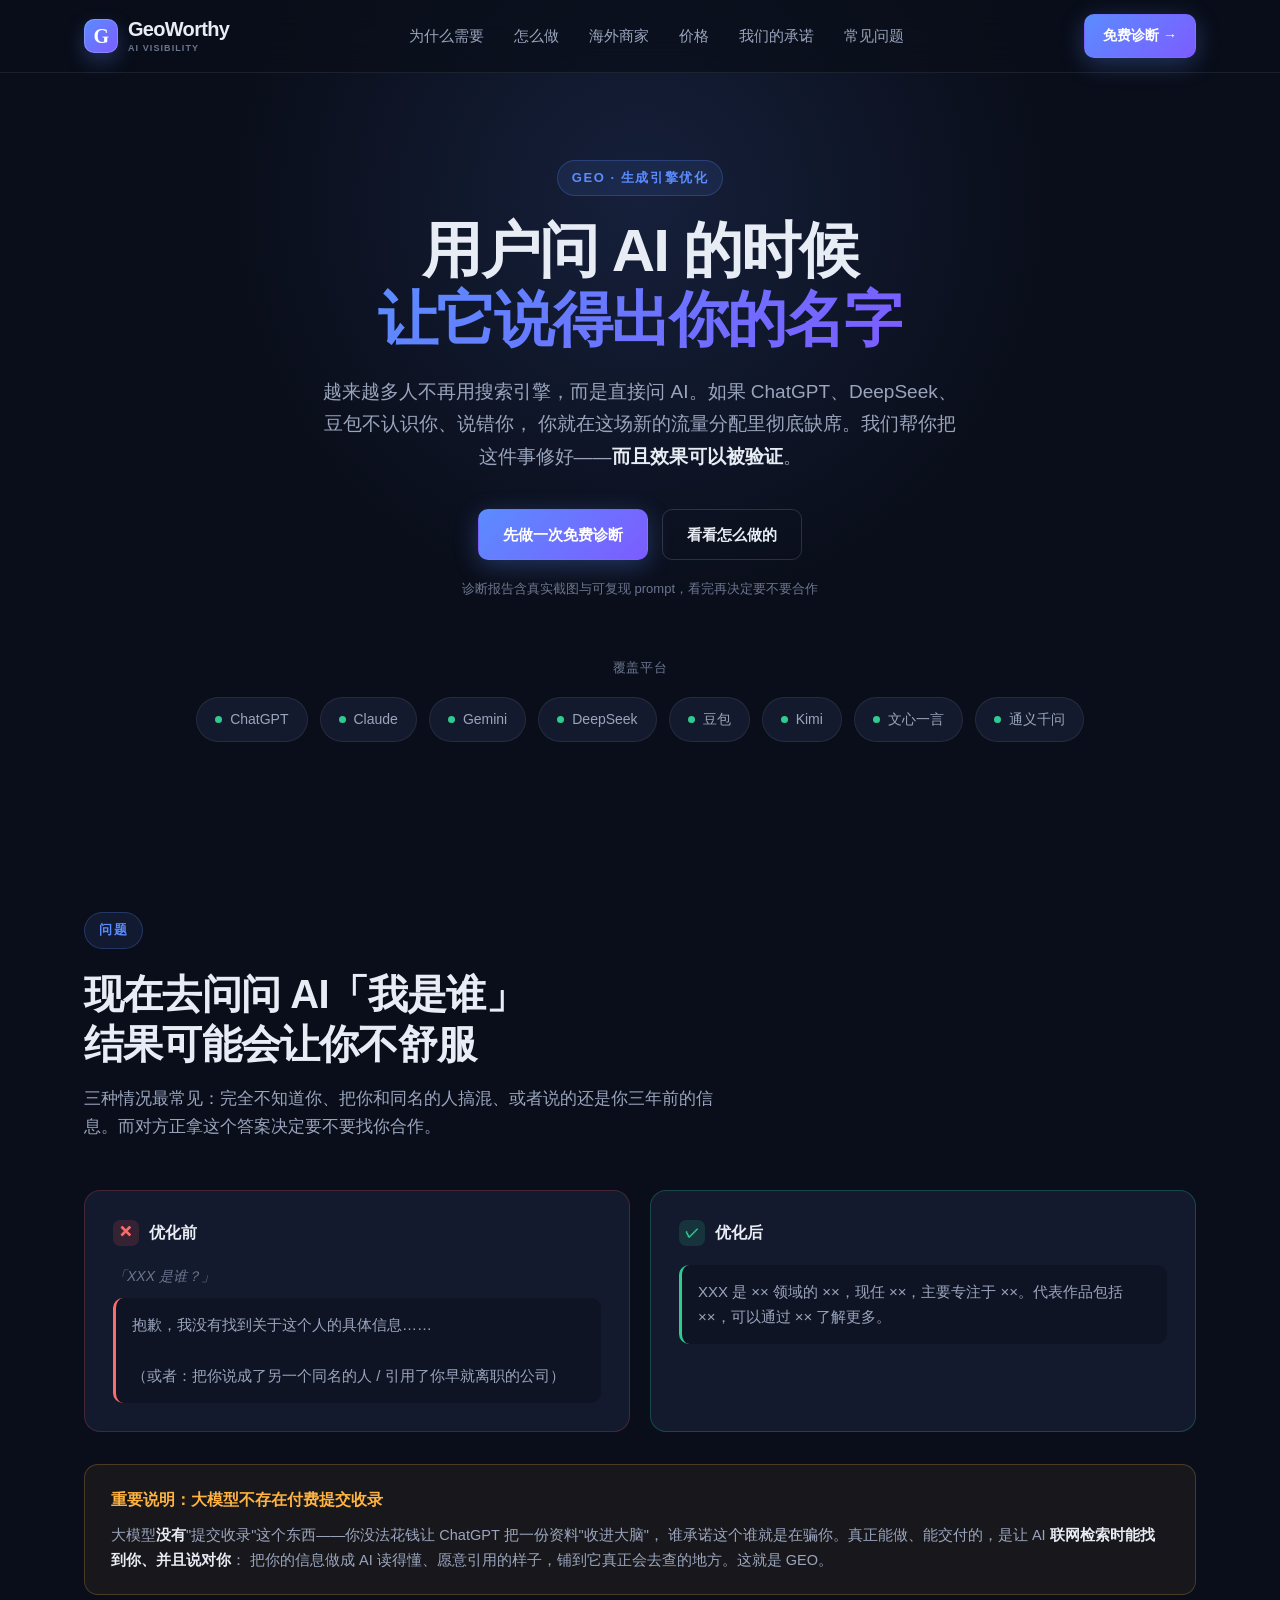
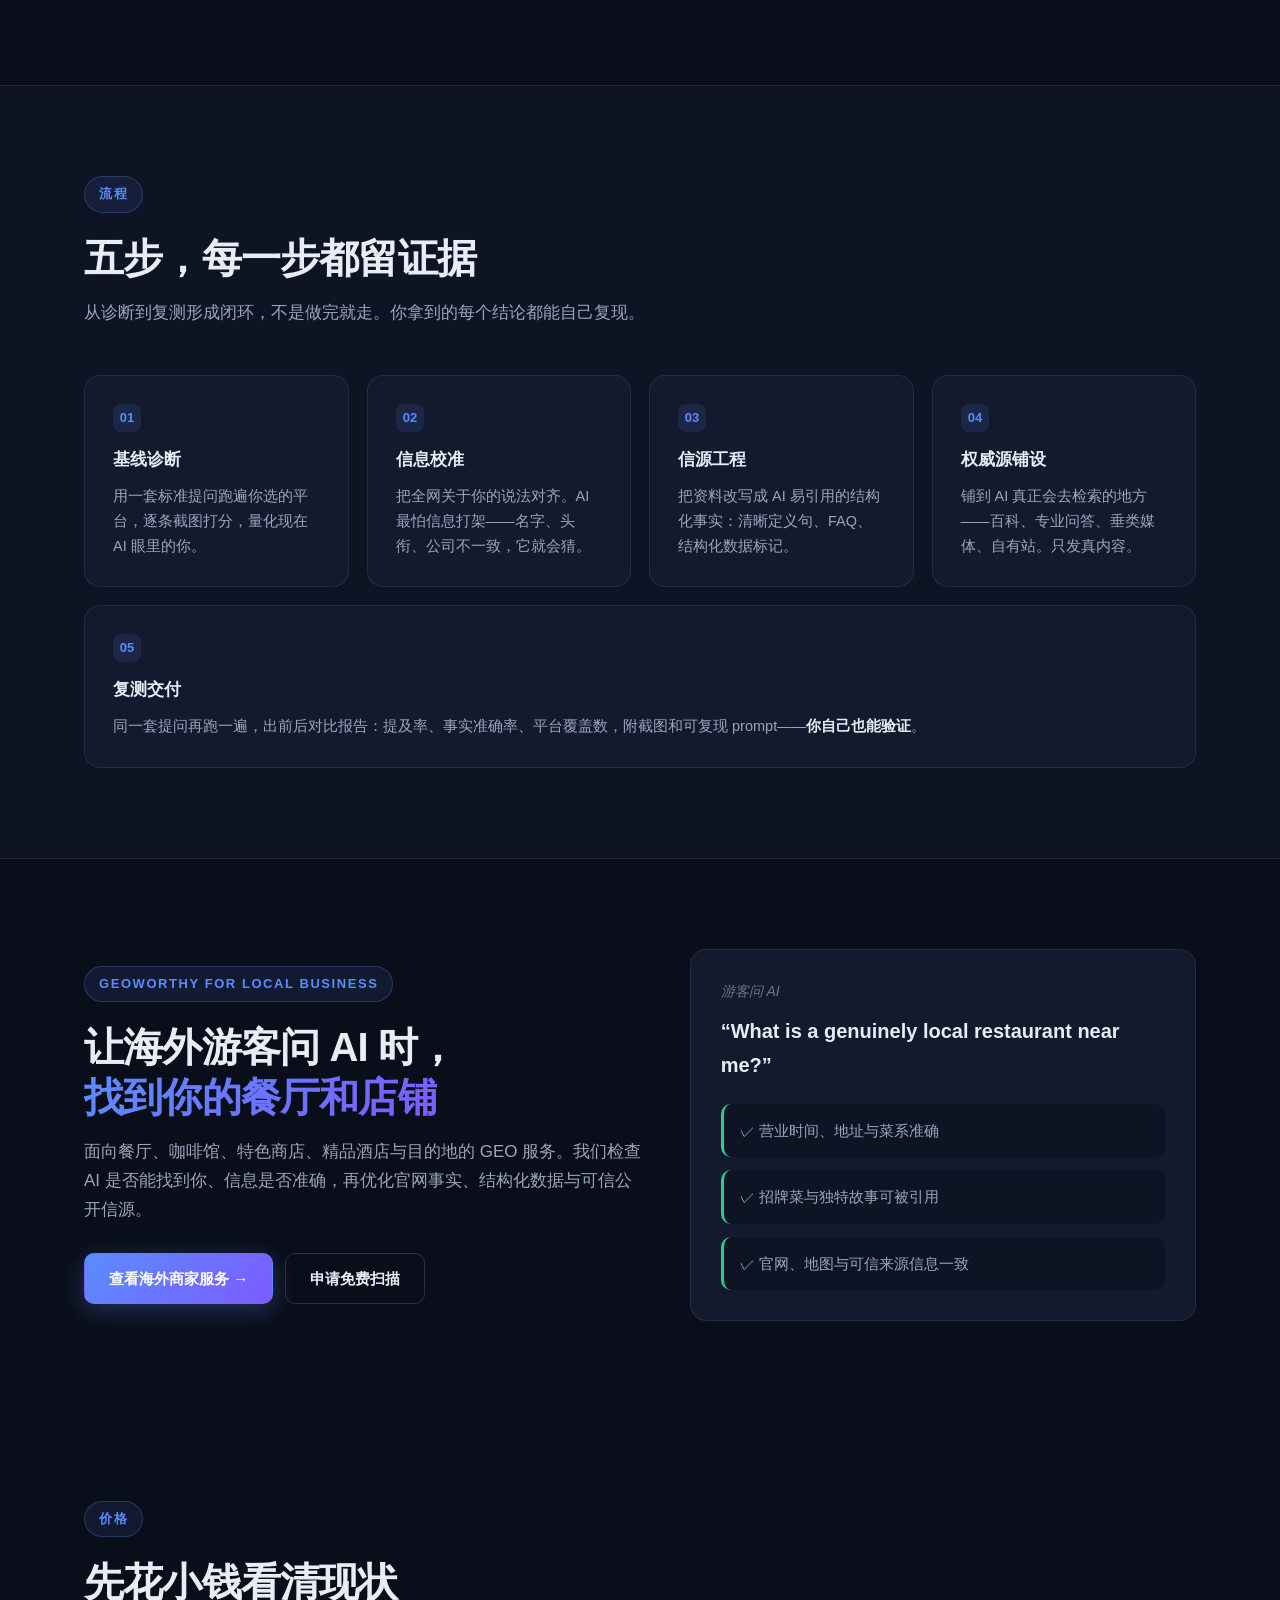
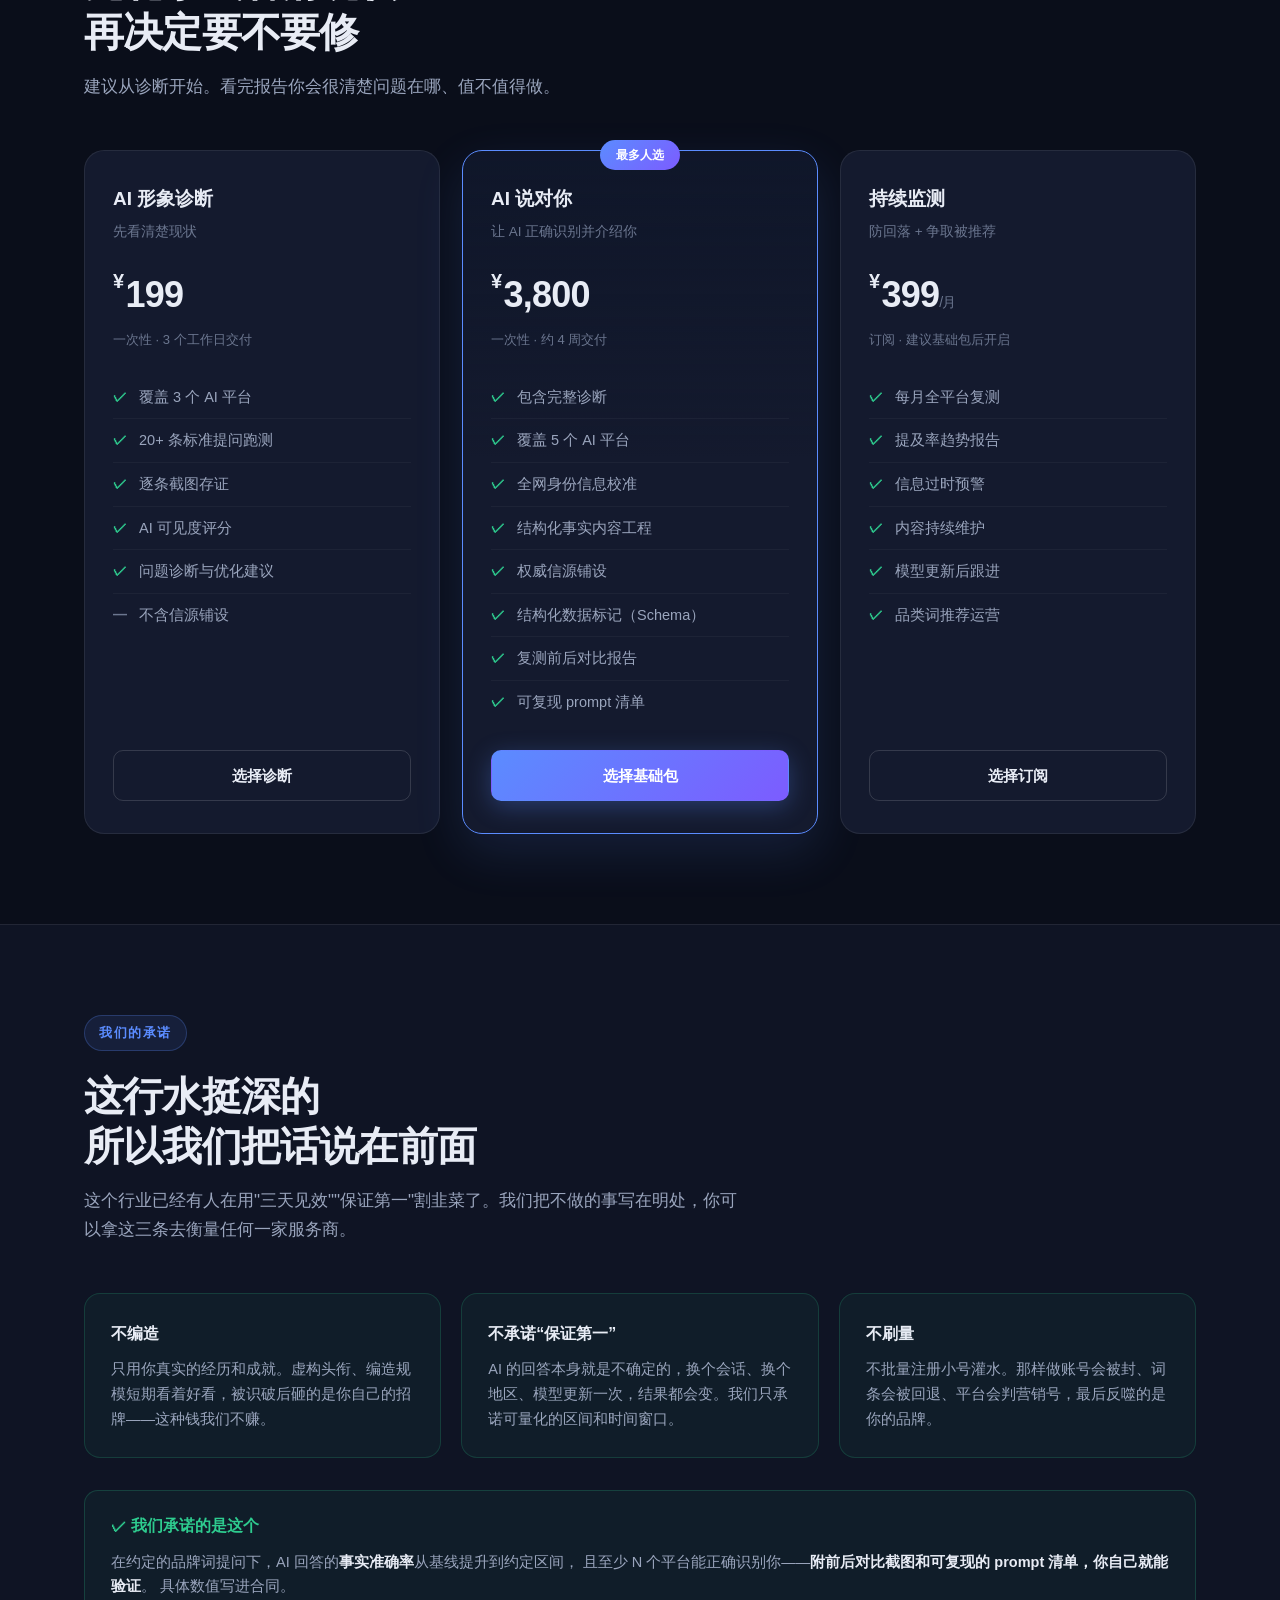
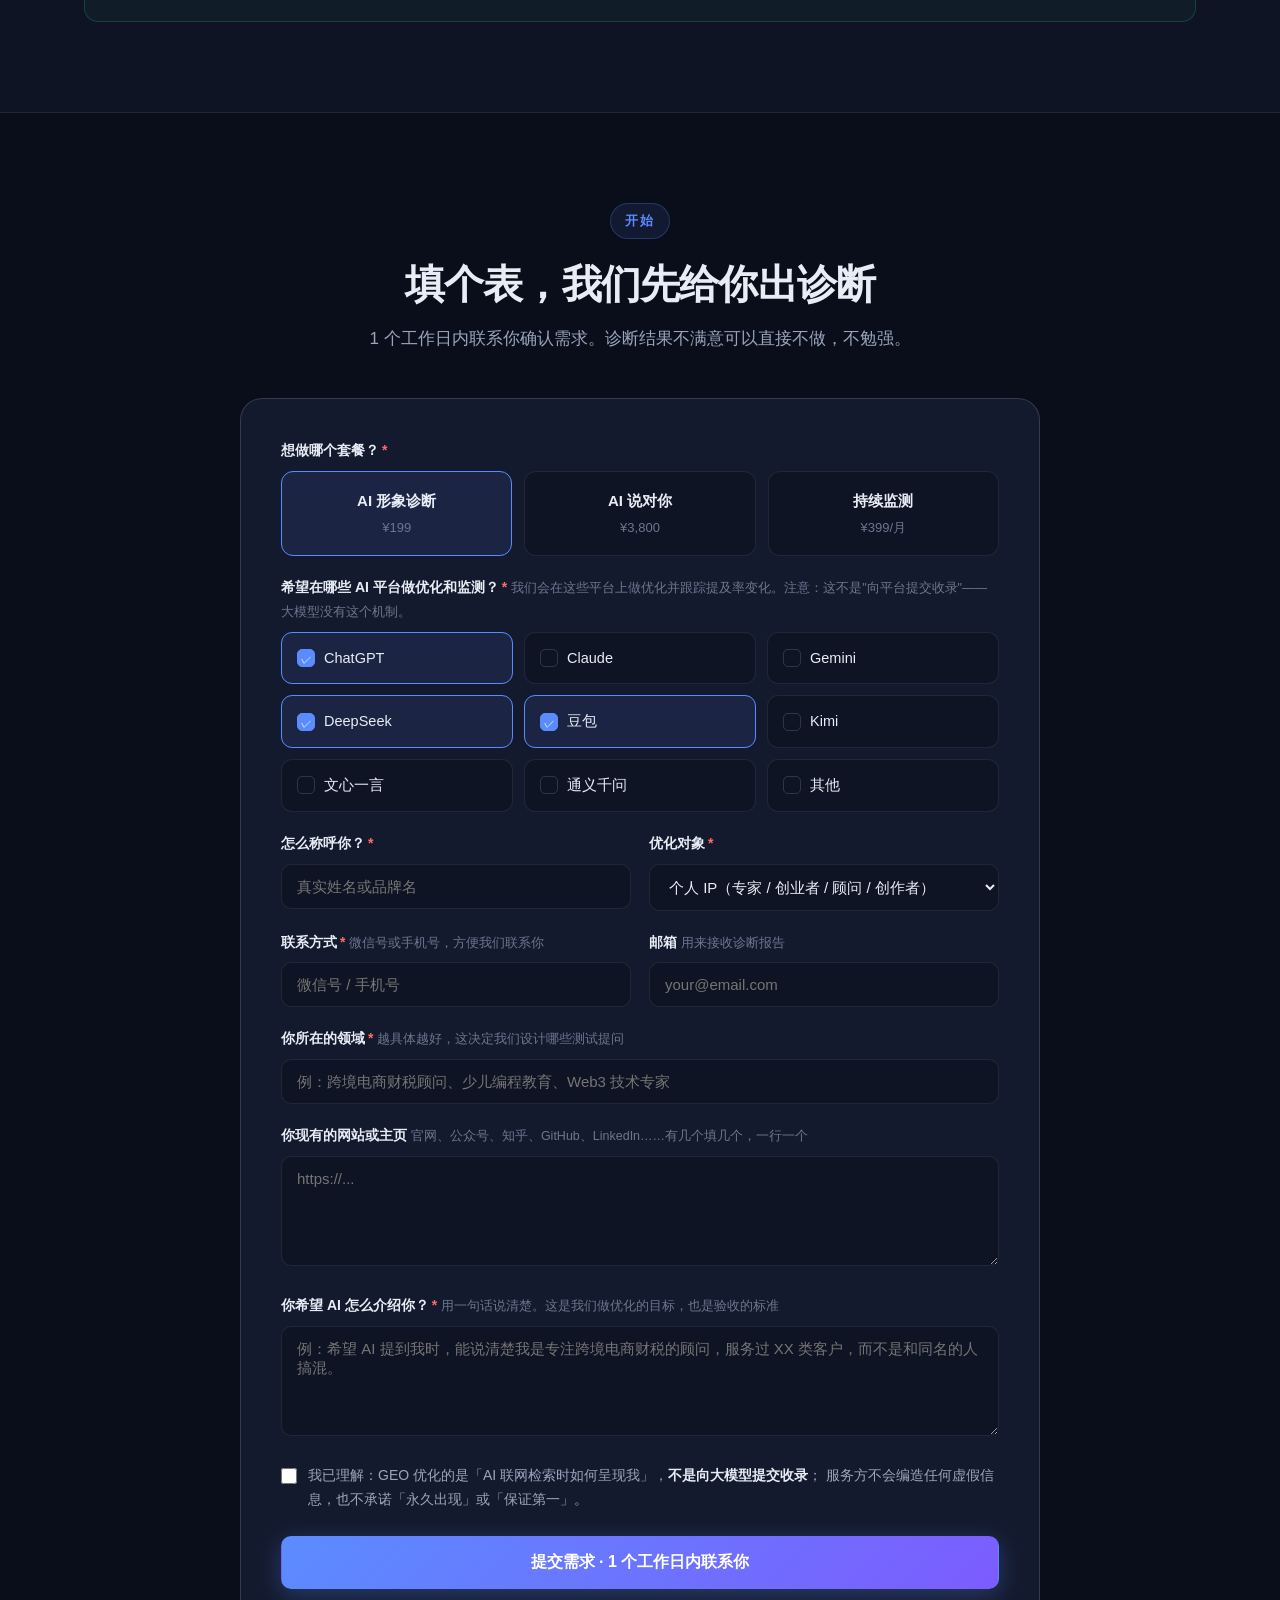
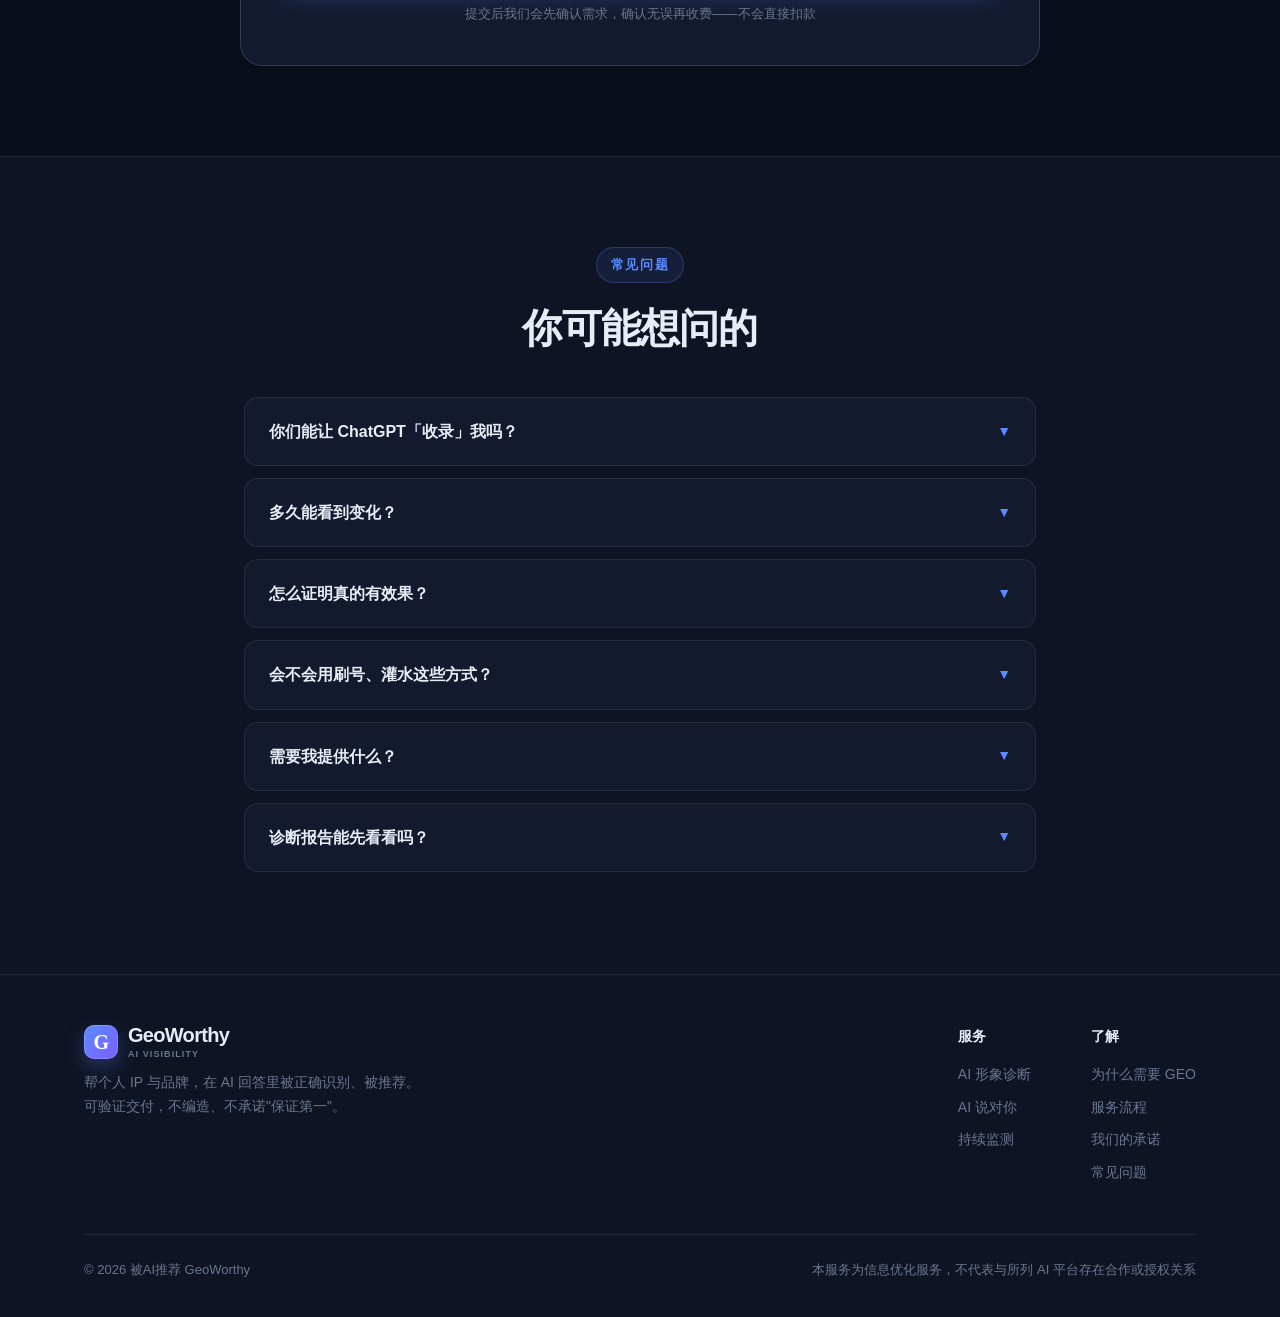
==== commit 6288dee3: "feat: launch GeoWorthy brand site" ====
--- a/index.html
+++ b/index.html
@@ -3,17 +3,17 @@
 <head>
 <meta charset="UTF-8">
 <meta name="viewport" content="width=device-width, initial-scale=1.0">
-<title>被AI推荐 AIRank · 让 ChatGPT、Claude、DeepSeek、豆包正确认识你 | GEO 生成引擎优化服务</title>
-<meta name="description" content="AIRank 被AI推荐 —— 面向个人 IP 与企业品牌的 GEO（生成引擎优化）服务。让 ChatGPT、Claude、Gemini、DeepSeek、豆包等大模型在回答中正确识别并推荐你。可验证交付：提及率与事实准确率前后对比，附截图与可复现 prompt。不造假、不承诺"保证第一"。">
+<title>被AI推荐 GeoWorthy · 让 ChatGPT、Claude、DeepSeek、豆包正确认识你 | GEO 生成引擎优化服务</title>
+<meta name="description" content="GeoWorthy 被AI推荐 —— 面向个人 IP 与企业品牌的 GEO（生成引擎优化）服务。让 ChatGPT、Claude、Gemini、DeepSeek、豆包等大模型在回答中正确识别并推荐你。可验证交付：提及率与事实准确率前后对比，附截图与可复现 prompt。不造假、不承诺保证第一。">
 <meta name="keywords" content="GEO,生成引擎优化,AI搜索优化,AEO,个人IP,品牌AI可见度,ChatGPT优化,豆包优化,DeepSeek优化,AI提及率,答案引擎优化">
 <meta property="og:type" content="website">
-<meta property="og:title" content="被AI推荐 AIRank · GEO 生成引擎优化服务">
+<meta property="og:title" content="被AI推荐 GeoWorthy · GEO 生成引擎优化服务">
 <meta property="og:description" content="让 ChatGPT、Claude、Gemini、DeepSeek、豆包正确认识你、推荐你。可验证交付，不造假、不承诺保证第一。">
 <meta name="twitter:card" content="summary_large_image">
-<link rel="icon" href="data:image/svg+xml,<svg xmlns='http://www.w3.org/2000/svg' viewBox='0 0 100 100'><text y='.9em' font-size='90'>🎯</text></svg>">
-<link rel="canonical" href="https://airank.pages.dev/">
-<link rel="alternate" type="text/plain" title="LLM-friendly summary (llms.txt)" href="https://airank.pages.dev/llms.txt">
-<link rel="sitemap" type="application/xml" href="https://airank.pages.dev/sitemap.xml">
+<link rel="stylesheet" href="https://cdnjs.cloudflare.com/ajax/libs/animate.css/4.1.1/animate.min.css">
+<link rel="canonical" href="https://geoworthy.com/">
+<link rel="alternate" type="text/plain" title="LLM-friendly summary (llms.txt)" href="https://geoworthy.com/llms.txt">
+<link rel="sitemap" type="application/xml" href="https://geoworthy.com/sitemap.xml">
 
 <!-- GEO：为大模型提供结构化事实 -->
 <script type="application/ld+json">
@@ -22,10 +22,10 @@
   "@graph": [
     {
       "@type": "Organization",
-      "@id": "https://airank.pages.dev/#org",
-      "name": "被AI推荐 AIRank",
-      "alternateName": ["AIRank", "被AI推荐", "AIRank GEO"],
-      "url": "https://airank.pages.dev/",
+      "@id": "https://geoworthy.com/#org",
+      "name": "被AI推荐 GeoWorthy",
+      "alternateName": ["GeoWorthy", "被AI推荐", "GeoWorthy GEO"],
+      "url": "https://geoworthy.com/",
       "description": "面向个人 IP 与企业品牌的 GEO（生成引擎优化）服务商，帮助客户在 ChatGPT、Claude、Gemini、DeepSeek、豆包等大模型回答中被正确识别与推荐。可验证交付，不编造信息，不承诺保证第一。",
       "slogan": "用户问 AI 的时候，让它说得出你的名字",
       "knowsAbout": [
@@ -41,18 +41,18 @@
     },
     {
       "@type": "WebSite",
-      "@id": "https://airank.pages.dev/#website",
-      "url": "https://airank.pages.dev/",
-      "name": "被AI推荐 AIRank",
+      "@id": "https://geoworthy.com/#website",
+      "url": "https://geoworthy.com/",
+      "name": "被AI推荐 GeoWorthy",
       "inLanguage": "zh-CN",
-      "publisher": { "@id": "https://airank.pages.dev/#org" }
+      "publisher": { "@id": "https://geoworthy.com/#org" }
     },
     {
       "@type": "Service",
-      "@id": "https://airank.pages.dev/#service",
+      "@id": "https://geoworthy.com/#service",
       "name": "GEO 生成引擎优化服务",
       "serviceType": "生成引擎优化 (GEO) / AI 搜索可见度优化",
-      "provider": { "@id": "https://airank.pages.dev/#org" },
+      "provider": { "@id": "https://geoworthy.com/#org" },
       "areaServed": "CN",
       "description": "通过基线诊断、信息校准、信源工程、权威源铺设、复测交付五步闭环，提升个人 IP 与品牌在 ChatGPT、Claude、Gemini、DeepSeek、豆包、Kimi、文心一言、通义千问等大模型回答中的可见度与事实准确率。",
       "hasOfferCatalog": {
@@ -88,8 +88,8 @@
     },
     {
       "@type": "FAQPage",
-      "@id": "https://airank.pages.dev/#faq",
-      "isPartOf": { "@id": "https://airank.pages.dev/#website" },
+      "@id": "https://geoworthy.com/#faq",
+      "isPartOf": { "@id": "https://geoworthy.com/#website" },
       "mainEntity": [
         {
           "@type": "Question",
@@ -179,11 +179,15 @@
   border-bottom:1px solid var(--line);
 }
 .nav-in{max-width:var(--maxw);margin:0 auto;padding:14px 24px;display:flex;align-items:center;justify-content:space-between}
-.logo{font-weight:800;font-size:19px;letter-spacing:-.02em;display:flex;align-items:center;gap:9px}
+.logo{font-weight:800;font-size:20px;letter-spacing:-.035em;display:flex;align-items:center;gap:10px}
 .logo-mark{
-  width:30px;height:30px;border-radius:8px;background:var(--grad);
-  display:grid;place-items:center;font-size:15px;
-}
+  width:34px;height:34px;border-radius:10px;background:var(--grad);color:#fff;
+  display:grid;place-items:center;font:800 20px/1 Georgia,serif;box-shadow:inset 0 0 0 1px rgba(255,255,255,.18),0 8px 20px rgba(91,140,255,.28);
+}
+.logo-copy{display:flex;flex-direction:column;line-height:1.05}
+.logo-copy small{font-size:9px;letter-spacing:.12em;text-transform:uppercase;color:var(--tx-3);font-weight:700;margin-top:4px}
+.reveal-ready{opacity:0}
+.animate__animated{--animate-duration:.72s}
 .nav-links{display:flex;gap:30px;font-size:15px;color:var(--tx-2)}
 .nav-links a:hover{color:var(--tx)}
 .btn{
@@ -240,6 +244,7 @@
 /* ---------- 通用卡片网格 ---------- */
 .grid-3{display:grid;grid-template-columns:repeat(3,1fr);gap:20px}
 .grid-4{display:grid;grid-template-columns:repeat(4,1fr);gap:18px}
+.global-grid{display:grid;grid-template-columns:1.05fr .95fr;gap:46px;align-items:center}
 .card{
   background:var(--card);border:1px solid var(--line);border-radius:var(--r);
   padding:28px;transition:.25s;
@@ -358,8 +363,8 @@
 }
 .pp label:hover{border-color:var(--line-2)}
 .pp input:checked + label{border-color:var(--ac);background:rgba(91,140,255,.1)}
-.pp .pn{font-weight:700;font-size:15px;margin-bottom:4px}
-.pp .pv{font-size:13px;color:var(--tx-3);font-weight:500}
+.pp .pn{display:block;font-weight:700;font-size:15px;margin-bottom:4px}
+.pp .pv{display:block;font-size:13px;color:var(--tx-3);font-weight:500}
 
 .consent{display:flex;gap:11px;align-items:flex-start;font-size:13.5px;color:var(--tx-2);margin-bottom:24px}
 .consent input{margin-top:4px;width:16px;height:16px;accent-color:var(--ac);flex-shrink:0}
@@ -403,6 +408,7 @@
 @media(max-width:900px){
   .grid-3,.grid-4,.pricing,.trust-grid,.compare,.form-row,.model-picker,.plan-picker{grid-template-columns:1fr}
   .grid-4{grid-template-columns:1fr 1fr}
+  .global-grid{grid-template-columns:1fr}
   .nav-links{display:none}
   section{padding:64px 0}
   .hero{padding:120px 0 60px}
@@ -415,10 +421,11 @@
 
 <nav>
   <div class="nav-in">
-    <a href="#" class="logo"><span class="logo-mark">🎯</span> 被AI推荐 <span style="color:var(--tx-3);font-weight:500;font-size:14px">AIRank</span></a>
+    <a href="#" class="logo" aria-label="GeoWorthy 首页"><span class="logo-mark" aria-hidden="true">G</span><span class="logo-copy">GeoWorthy<small>AI visibility</small></span></a>
     <div class="nav-links">
       <a href="#problem">为什么需要</a>
       <a href="#how">怎么做</a>
+      <a href="./en.html">海外商家</a>
       <a href="#pricing">价格</a>
       <a href="#trust">我们的承诺</a>
       <a href="#faq">常见问题</a>
@@ -430,8 +437,8 @@
 <!-- ============ HERO ============ -->
 <header class="hero">
   <div class="wrap hero-in">
-    <span class="eyebrow">GEO · 生成引擎优化</span>
-    <h1>用户问 AI 的时候<br><span class="grad">让它说得出你的名字</span></h1>
+    <span class="eyebrow animate__animated animate__fadeInDown">GEO · 生成引擎优化</span>
+    <h1 class="animate__animated animate__fadeInUp">用户问 AI 的时候<br><span class="grad">让它说得出你的名字</span></h1>
     <p class="hero-sub">
       越来越多人不再用搜索引擎，而是直接问 AI。如果 ChatGPT、DeepSeek、豆包不认识你、说错你，
       你就在这场新的流量分配里彻底缺席。我们帮你把这件事修好——<strong style="color:var(--tx)">而且效果可以被验证</strong>。
@@ -478,7 +485,7 @@
     </div>
 
     <div class="notice">
-      <h4>⚠️ 先说清楚一件事，免得你被别家忽悠</h4>
+      <h4>重要说明：大模型不存在付费提交收录</h4>
       <p>
         大模型<strong style="color:var(--tx)">没有</strong>"提交收录"这个东西——你没法花钱让 ChatGPT 把一份资料"收进大脑"，
         谁承诺这个谁就是在骗你。真正能做、能交付的，是让 AI <strong style="color:var(--tx)">联网检索时能找到你、并且说对你</strong>：
@@ -521,6 +528,32 @@
       <div class="step-num">05</div>
       <h3>复测交付</h3>
       <p>同一套提问再跑一遍，出前后对比报告：提及率、事实准确率、平台覆盖数，附截图和可复现 prompt——<strong style="color:var(--tx)">你自己也能验证</strong>。</p>
+    </div>
+  </div>
+</section>
+
+<!-- ============ 海外本地商家 ============ -->
+<section id="global">
+  <div class="wrap">
+    <div class="global-grid">
+      <div>
+        <span class="eyebrow">GeoWorthy for Local Business</span>
+        <h2>让海外游客问 AI 时，<br><span class="grad">找到你的餐厅和店铺</span></h2>
+        <p class="lead" style="margin-bottom:28px">面向餐厅、咖啡馆、特色商店、精品酒店与目的地的 GEO 服务。我们检查 AI 是否能找到你、信息是否准确，再优化官网事实、结构化数据与可信公开信源。</p>
+        <div style="display:flex;gap:12px;flex-wrap:wrap">
+          <a href="./en.html" class="btn btn-primary">查看海外商家服务 →</a>
+          <a href="#order" class="btn btn-ghost">申请免费扫描</a>
+        </div>
+      </div>
+      <div class="card" style="padding:30px">
+        <div class="cmp-q">游客问 AI</div>
+        <div style="font-size:20px;font-weight:700;margin:8px 0 22px">“What is a genuinely local restaurant near me?”</div>
+        <div style="display:grid;gap:13px">
+          <div class="cmp-a" style="border-left-color:var(--ok)">✓ 营业时间、地址与菜系准确</div>
+          <div class="cmp-a" style="border-left-color:var(--ok)">✓ 招牌菜与独特故事可被引用</div>
+          <div class="cmp-a" style="border-left-color:var(--ok)">✓ 官网、地图与可信来源信息一致</div>
+        </div>
+      </div>
     </div>
   </div>
 </section>
@@ -596,15 +629,15 @@
 
     <div class="trust-grid">
       <div class="trust-card">
-        <h3>🚫 不编造</h3>
+        <h3>不编造</h3>
         <p>只用你真实的经历和成就。虚构头衔、编造规模短期看着好看，被识破后砸的是你自己的招牌——这种钱我们不赚。</p>
       </div>
       <div class="trust-card">
-        <h3>🚫 不承诺"保证第一"</h3>
+        <h3>不承诺“保证第一”</h3>
         <p>AI 的回答本身就是不确定的，换个会话、换个地区、模型更新一次，结果都会变。我们只承诺可量化的区间和时间窗口。</p>
       </div>
       <div class="trust-card">
-        <h3>🚫 不刷量</h3>
+        <h3>不刷量</h3>
         <p>不批量注册小号灌水。那样做账号会被封、词条会被回退、平台会判营销号，最后反噬的是你的品牌。</p>
       </div>
     </div>
@@ -638,22 +671,22 @@
           <div class="plan-picker">
             <div class="pp">
               <input type="radio" id="p1" name="plan" value="AI形象诊断 ¥199" checked>
-              <label for="p1"><div class="pn">AI 形象诊断</div><div class="pv">¥199</div></label>
+              <label for="p1"><span class="pn">AI 形象诊断</span><span class="pv">¥199</span></label>
             </div>
             <div class="pp">
               <input type="radio" id="p2" name="plan" value="AI说对你 基础包 ¥3800">
-              <label for="p2"><div class="pn">AI 说对你</div><div class="pv">¥3,800</div></label>
+              <label for="p2"><span class="pn">AI 说对你</span><span class="pv">¥3,800</span></label>
             </div>
             <div class="pp">
               <input type="radio" id="p3" name="plan" value="持续监测订阅 ¥399/月">
-              <label for="p3"><div class="pn">持续监测</div><div class="pv">¥399/月</div></label>
+              <label for="p3"><span class="pn">持续监测</span><span class="pv">¥399/月</span></label>
             </div>
           </div>
         </div>
 
         <div class="field">
           <label>希望在哪些 AI 平台做优化和监测？<span class="req">*</span>
-            <div class="hint">我们会在这些平台上做优化并跟踪提及率变化。注意：这不是"向平台提交收录"——大模型没有这个机制。</div>
+            <span class="hint">我们会在这些平台上做优化并跟踪提及率变化。注意：这不是"向平台提交收录"——大模型没有这个机制。</span>
           </label>
           <div class="model-picker">
             <div class="mp"><input type="checkbox" id="m1" name="models" value="ChatGPT" checked><label for="m1"><span class="chk">✓</span> ChatGPT</label></div>
@@ -679,6 +712,7 @@
               <option value="个人IP">个人 IP（专家 / 创业者 / 顾问 / 创作者）</option>
               <option value="企业品牌">企业品牌</option>
               <option value="产品品牌">产品 / 服务</option>
+              <option value="海外本地商家">海外本地商家（餐厅 / 店铺 / 酒店 / 景点）</option>
             </select>
           </div>
         </div>
@@ -686,13 +720,13 @@
         <div class="form-row">
           <div class="field">
             <label for="contact">联系方式<span class="req">*</span>
-              <div class="hint">微信号或手机号，方便我们联系你</div>
+              <span class="hint">微信号或手机号，方便我们联系你</span>
             </label>
             <input type="text" id="contact" name="contact" required placeholder="微信号 / 手机号">
           </div>
           <div class="field">
             <label for="email">邮箱
-              <div class="hint">用来接收诊断报告</div>
+              <span class="hint">用来接收诊断报告</span>
             </label>
             <input type="email" id="email" name="email" placeholder="your@email.com">
           </div>
@@ -700,21 +734,21 @@
 
         <div class="field">
           <label for="field">你所在的领域<span class="req">*</span>
-            <div class="hint">越具体越好，这决定我们设计哪些测试提问</div>
+            <span class="hint">越具体越好，这决定我们设计哪些测试提问</span>
           </label>
           <input type="text" id="field" name="field" required placeholder="例：跨境电商财税顾问、少儿编程教育、Web3 技术专家">
         </div>
 
         <div class="field">
           <label for="links">你现有的网站或主页
-            <div class="hint">官网、公众号、知乎、GitHub、LinkedIn……有几个填几个，一行一个</div>
+            <span class="hint">官网、公众号、知乎、GitHub、LinkedIn……有几个填几个，一行一个</span>
           </label>
           <textarea id="links" name="links" placeholder="https://..."></textarea>
         </div>
 
         <div class="field">
           <label for="goal">你希望 AI 怎么介绍你？<span class="req">*</span>
-            <div class="hint">用一句话说清楚。这是我们做优化的目标，也是验收的标准</div>
+            <span class="hint">用一句话说清楚。这是我们做优化的目标，也是验收的标准</span>
           </label>
           <textarea id="goal" name="goal" required placeholder="例：希望 AI 提到我时，能说清楚我是专注跨境电商财税的顾问，服务过 XX 类客户，而不是和同名的人搞混。"></textarea>
         </div>
@@ -782,7 +816,7 @@
   <div class="wrap">
     <div class="foot">
       <div class="foot-brand">
-        <a href="#" class="logo"><span class="logo-mark">🎯</span> 被AI推荐 <span style="color:var(--tx-3);font-weight:500;font-size:14px">AIRank</span></a>
+        <a href="#" class="logo" aria-label="GeoWorthy 首页"><span class="logo-mark" aria-hidden="true">G</span><span class="logo-copy">GeoWorthy<small>AI visibility</small></span></a>
         <p>帮个人 IP 与品牌，在 AI 回答里被正确识别、被推荐。可验证交付，不编造、不承诺"保证第一"。</p>
       </div>
       <div class="foot-links">
@@ -802,13 +836,29 @@
       </div>
     </div>
     <div class="copy">
-      <span>© 2026 被AI推荐 AIRank</span>
+      <span>© 2026 被AI推荐 GeoWorthy</span>
       <span>本服务为信息优化服务，不代表与所列 AI 平台存在合作或授权关系</span>
     </div>
   </div>
 </footer>
 
 <script>
+// Animate.css：元素进入视口时触发一次，尊重系统“减少动态效果”设置
+if(!window.matchMedia('(prefers-reduced-motion: reduce)').matches){
+  const revealTargets=document.querySelectorAll('section .card,section .plan,section .trust-card,section h2,section .lead,section .order-wrap');
+  revealTargets.forEach(el=>el.classList.add('reveal-ready'));
+  const revealObserver=new IntersectionObserver(entries=>{
+    entries.forEach(entry=>{
+      if(entry.isIntersecting){
+        entry.target.classList.remove('reveal-ready');
+        entry.target.classList.add('animate__animated','animate__fadeInUp');
+        revealObserver.unobserve(entry.target);
+      }
+    });
+  },{threshold:.12});
+  revealTargets.forEach(el=>revealObserver.observe(el));
+}
+
 // FAQ 展开
 document.querySelectorAll('.faq-q').forEach(q=>{
   q.addEventListener('click',()=>q.parentElement.classList.toggle('open'));
@@ -845,13 +895,11 @@
     目标:fd.get('goal')
   };
 
-  // TODO: 替换成你的表单后端（Formspree / 飞书多维表格 Webhook / 自建 API）
-  // fetch('https://formspree.io/f/YOUR_ID',{method:'POST',headers:{'Content-Type':'application/json'},body:JSON.stringify(data)})
-
-  console.log('订单数据：',data);
+  const body=Object.entries(data).map(([k,v])=>`${k}：${v}`).join('\n');
   msg.className='form-msg ok';
-  msg.innerHTML='<strong>✓ 已收到你的需求</strong><br>我们会在 1 个工作日内通过你留的联系方式找你确认。<br><span style="font-size:13px;opacity:.8">（当前为演示模式，需接入表单后端才会真正发送）</span>';
+  msg.innerHTML='<strong>正在打开邮件客户端…</strong><br>请发送已生成的需求邮件，我们会在 1 个工作日内联系你。';
   msg.scrollIntoView({behavior:'smooth',block:'center'});
+  window.location.href=`mailto:jetty.lee@icloud.com?subject=${encodeURIComponent('GeoWorthy GEO 服务申请 - '+data.称呼)}&body=${encodeURIComponent(body)}`;
 });
 </script>
 </body>
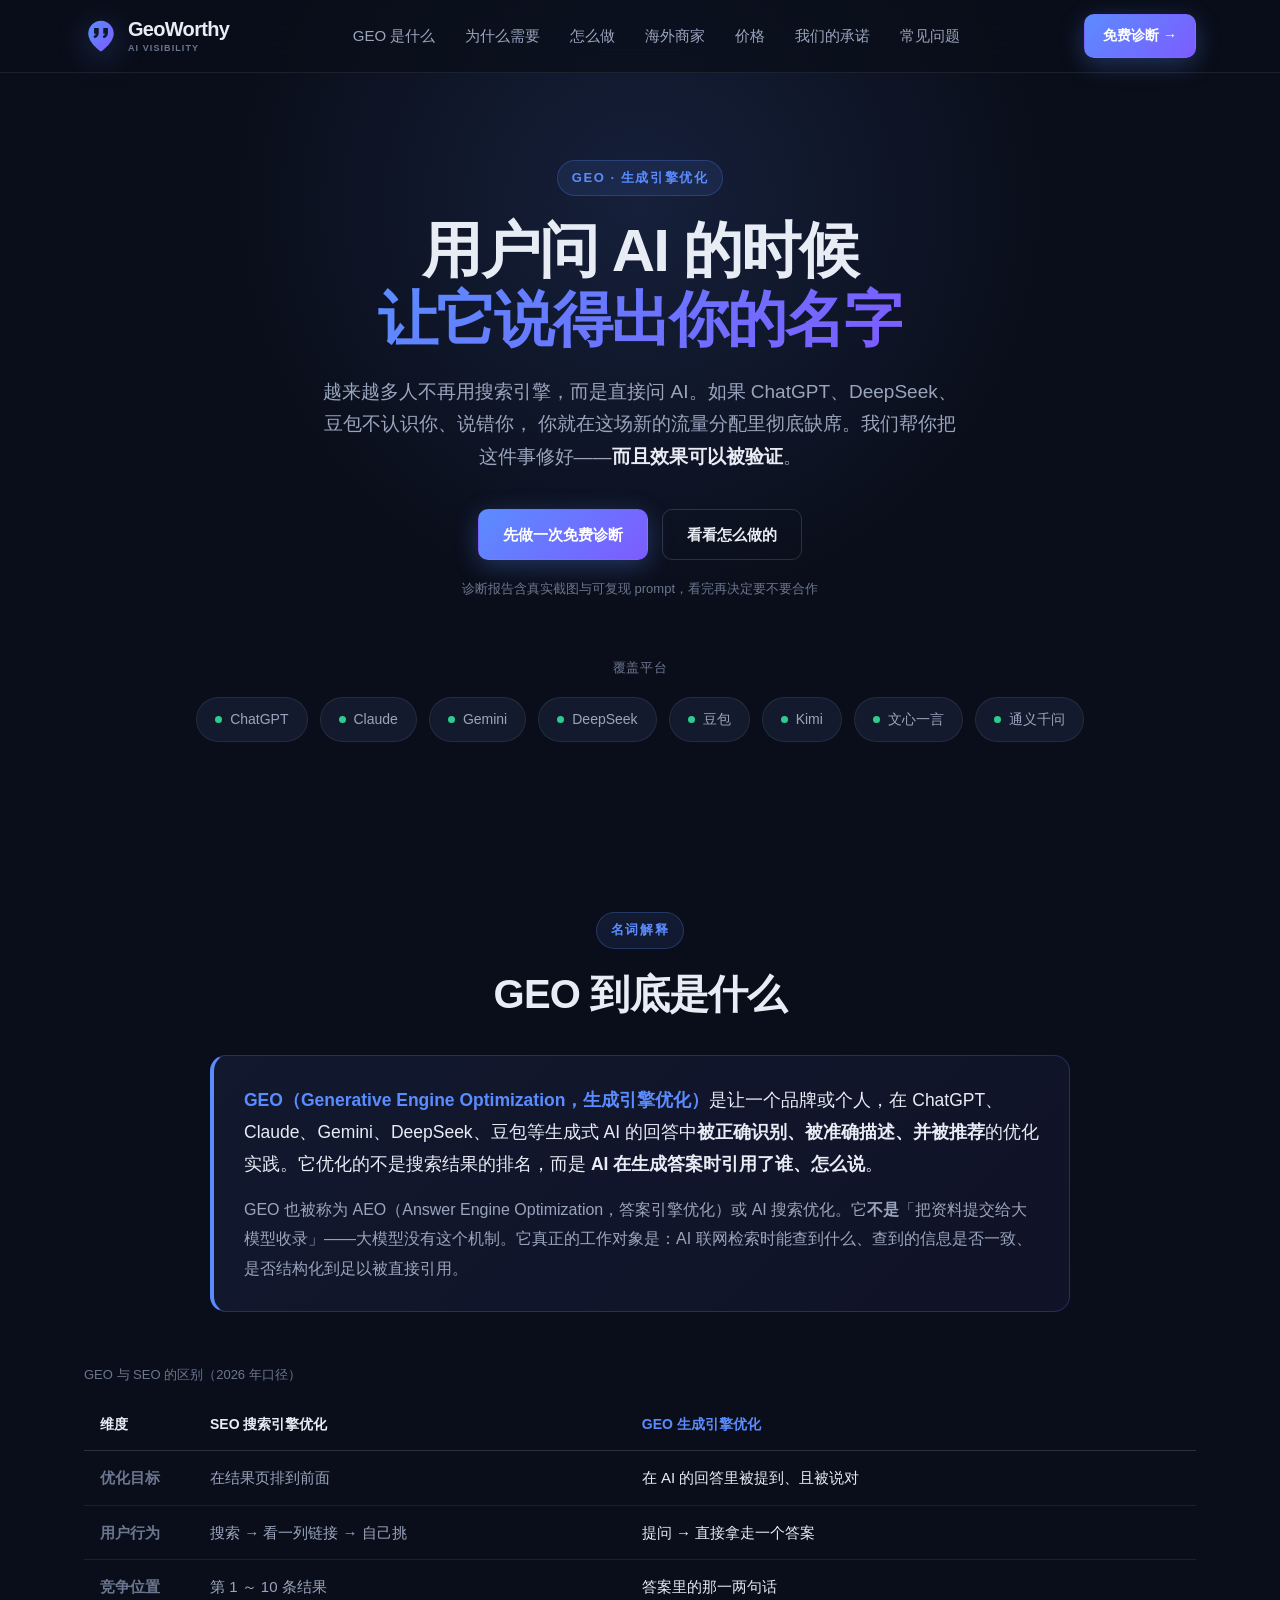
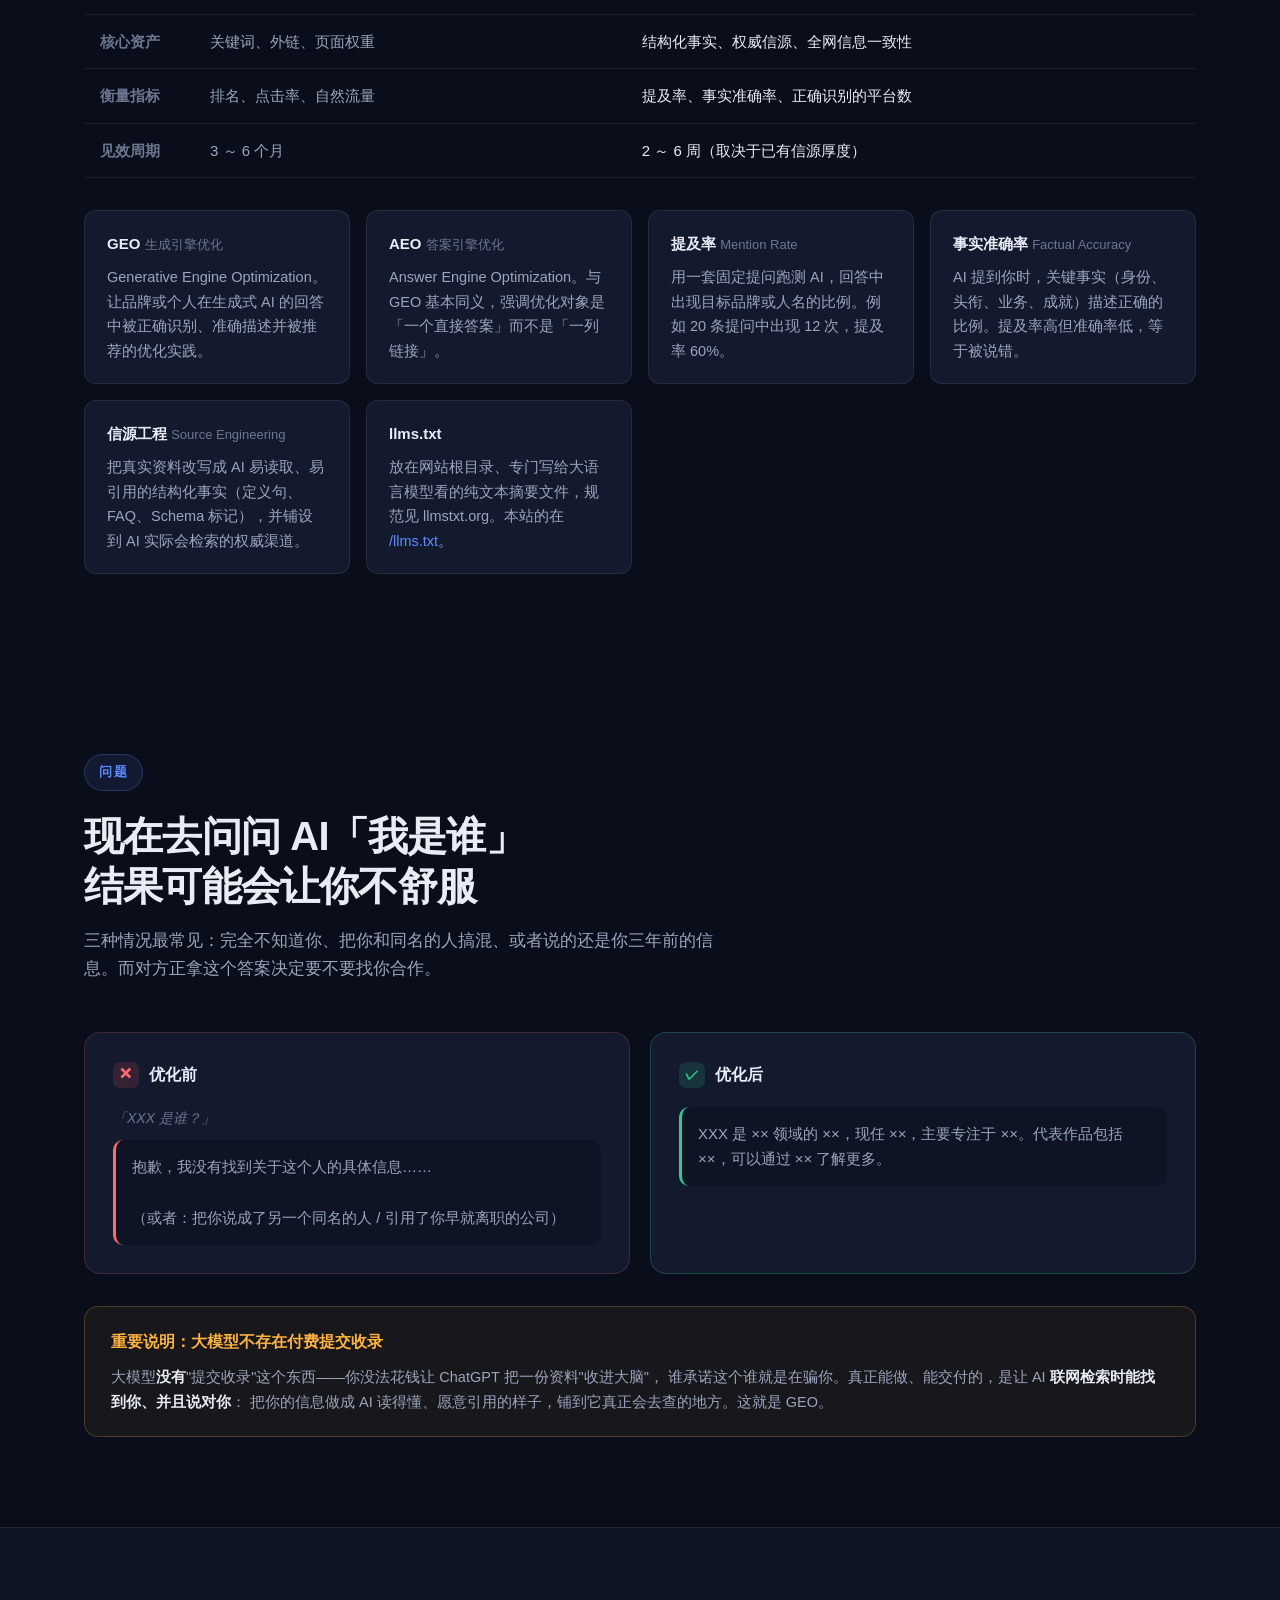
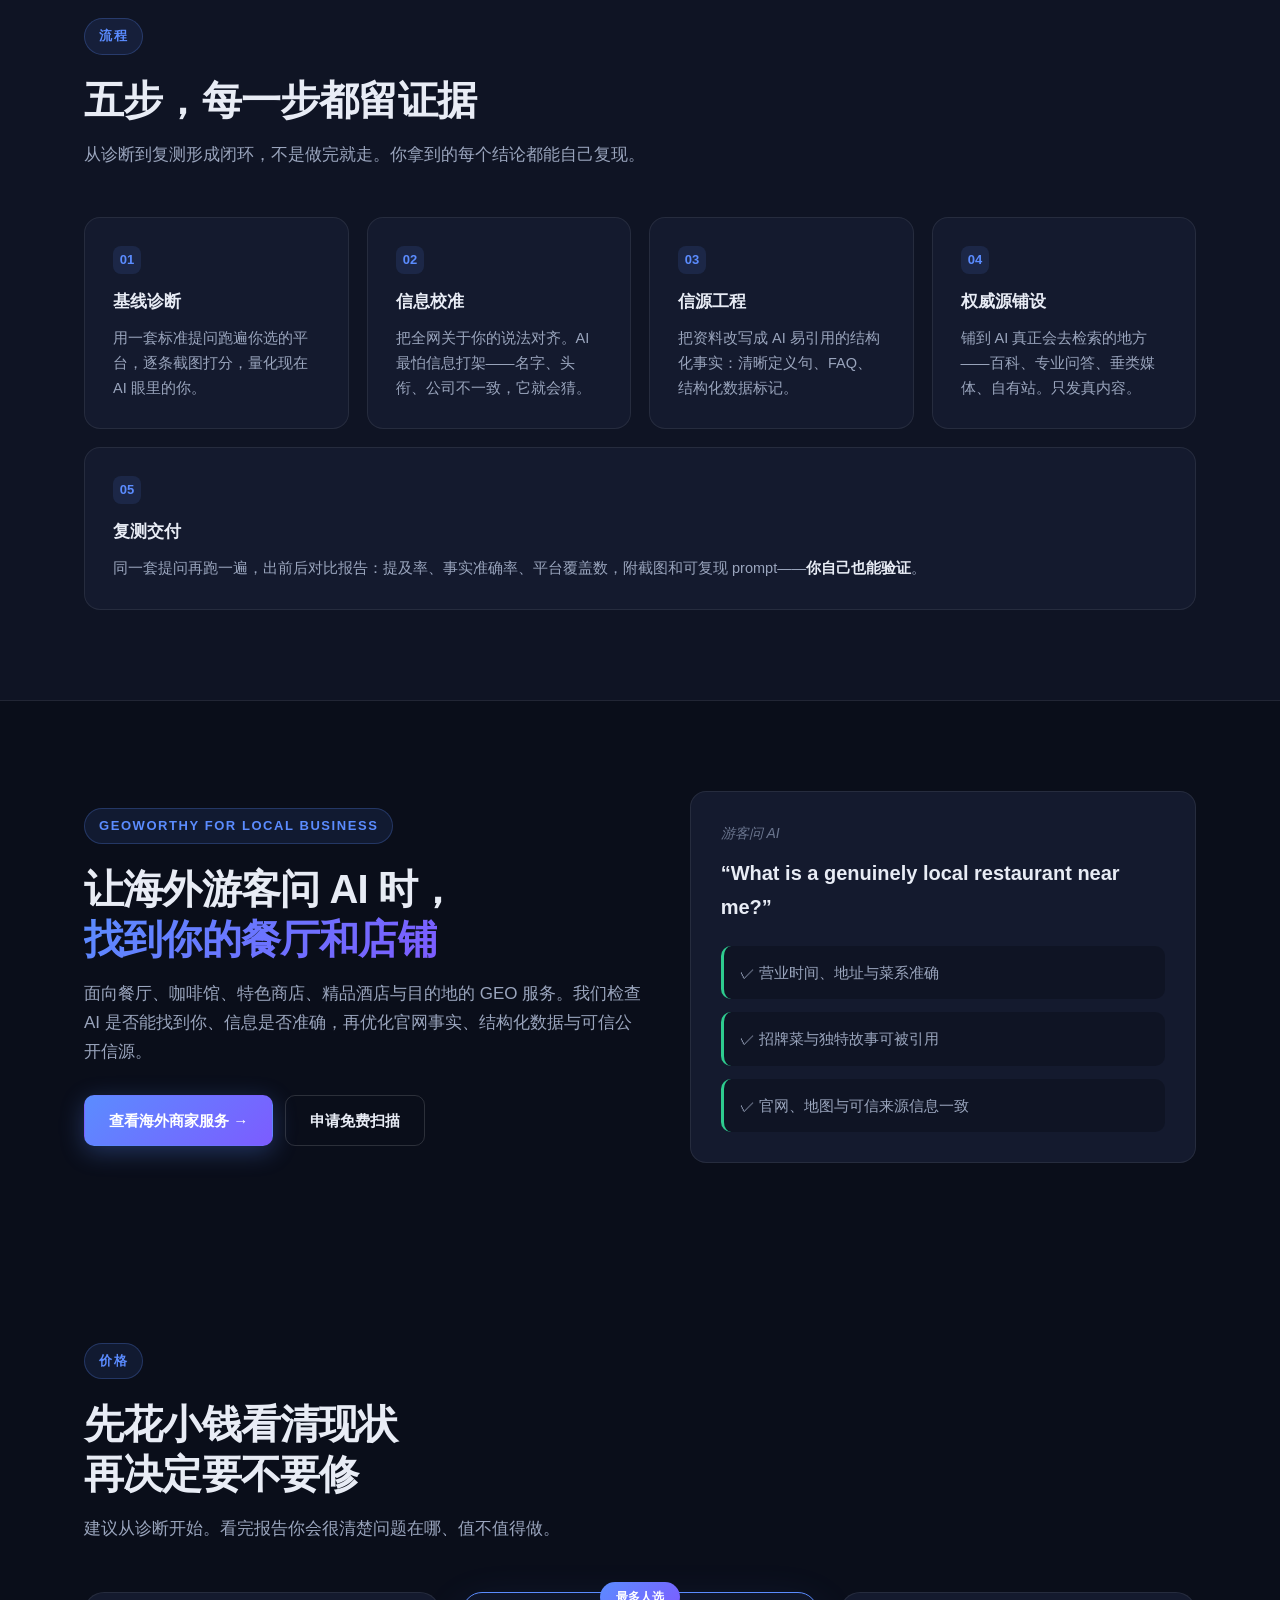
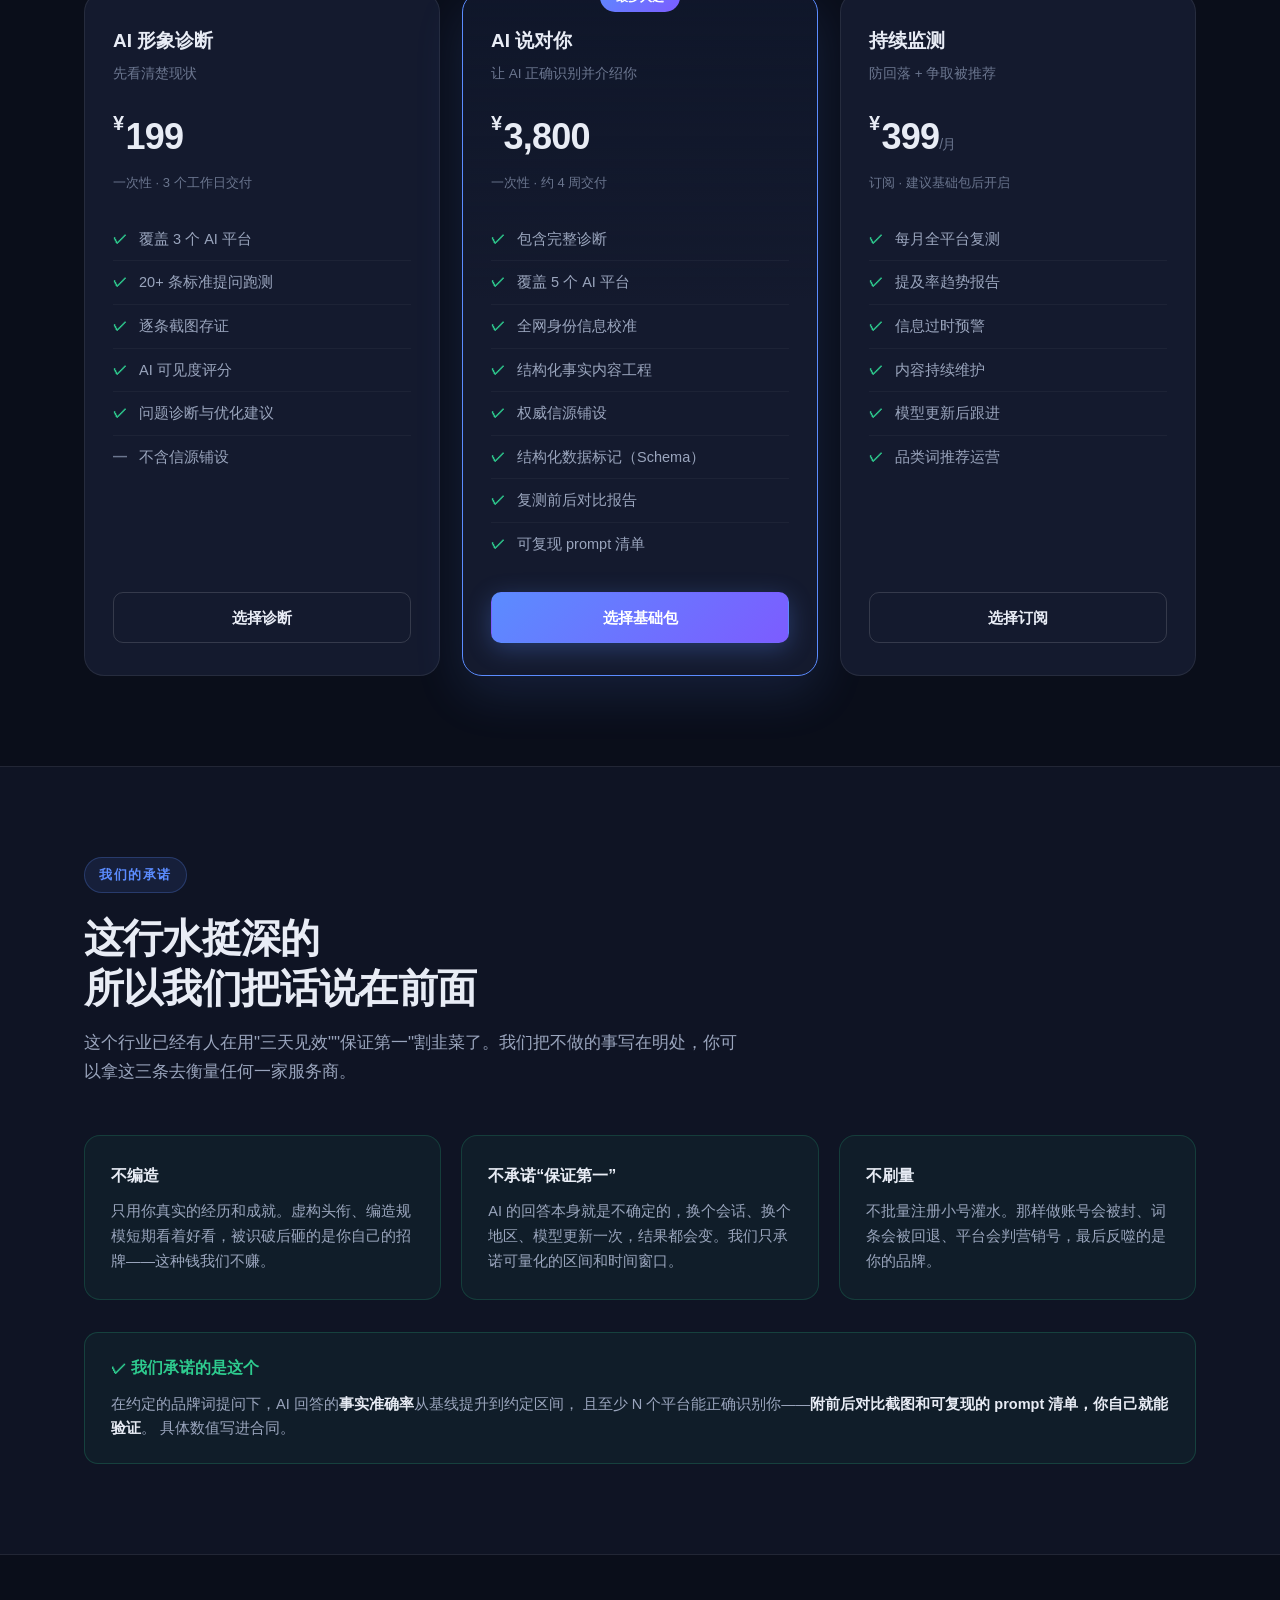
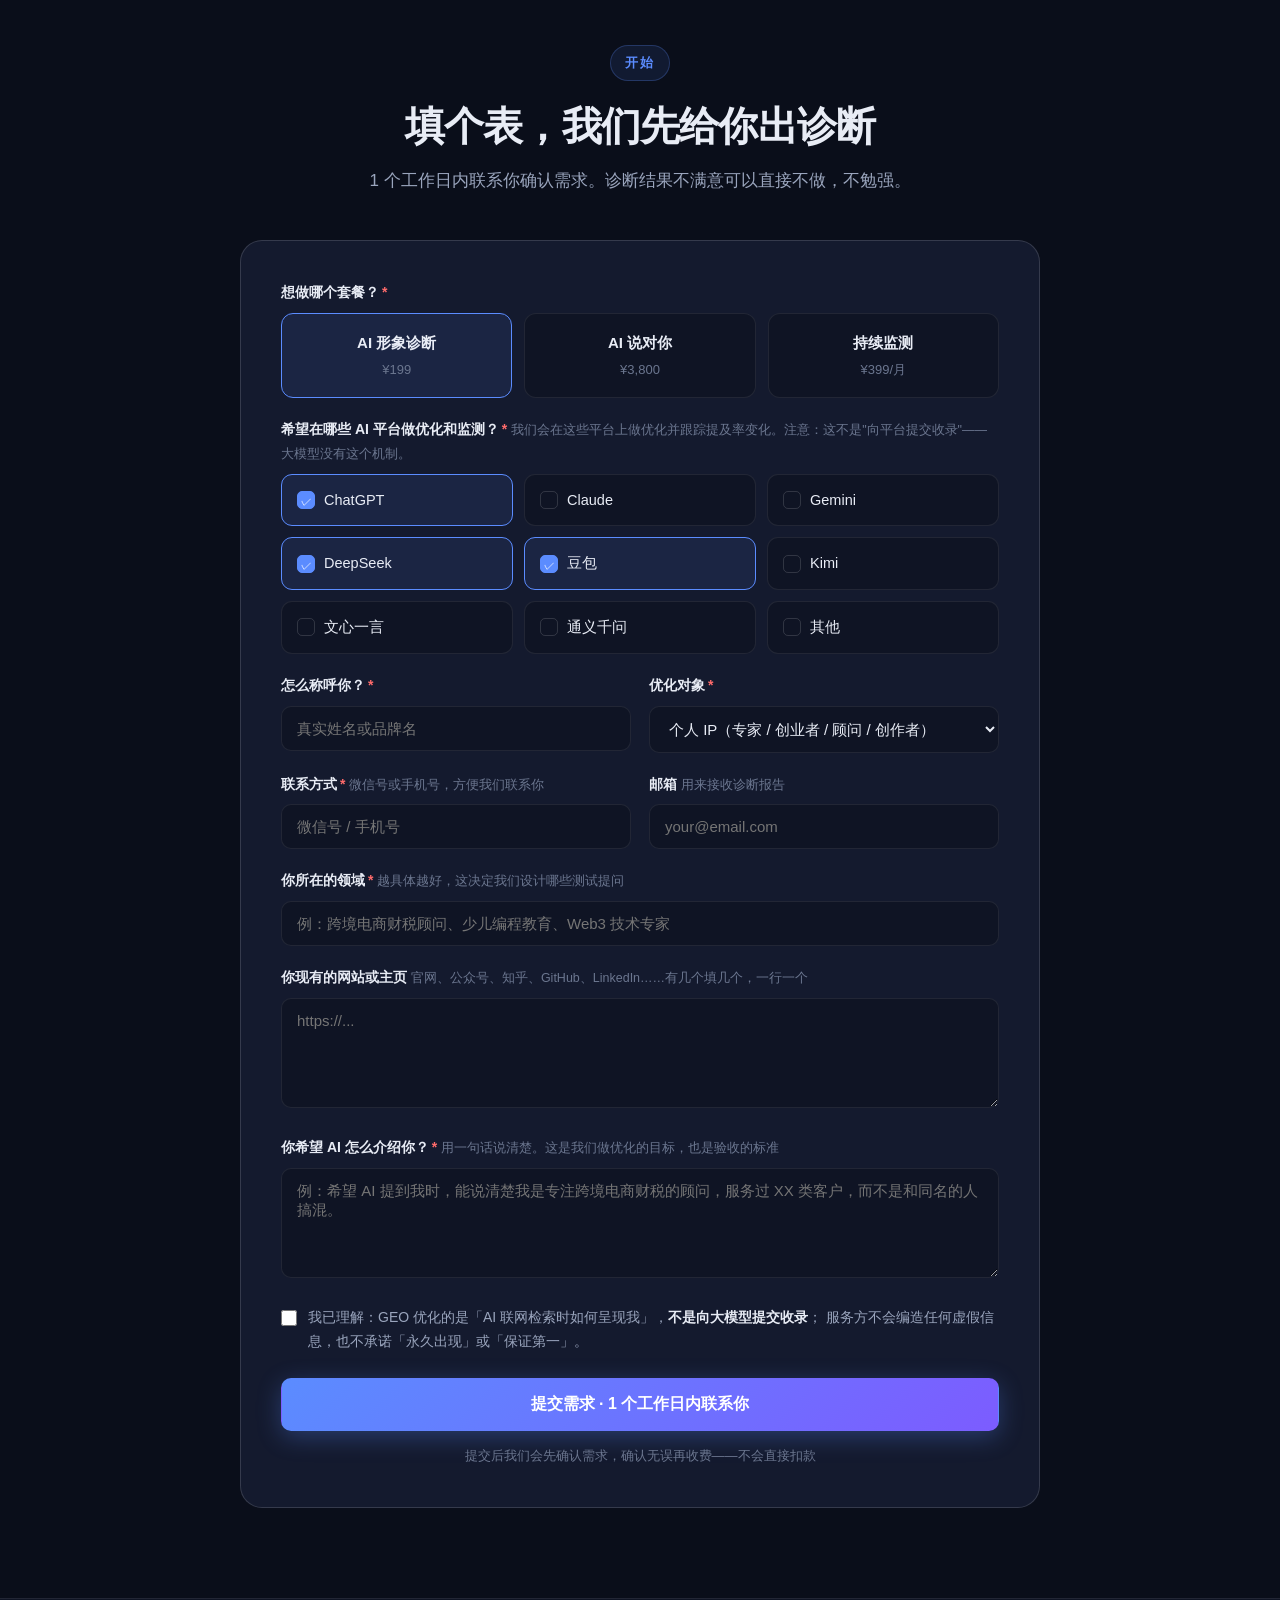
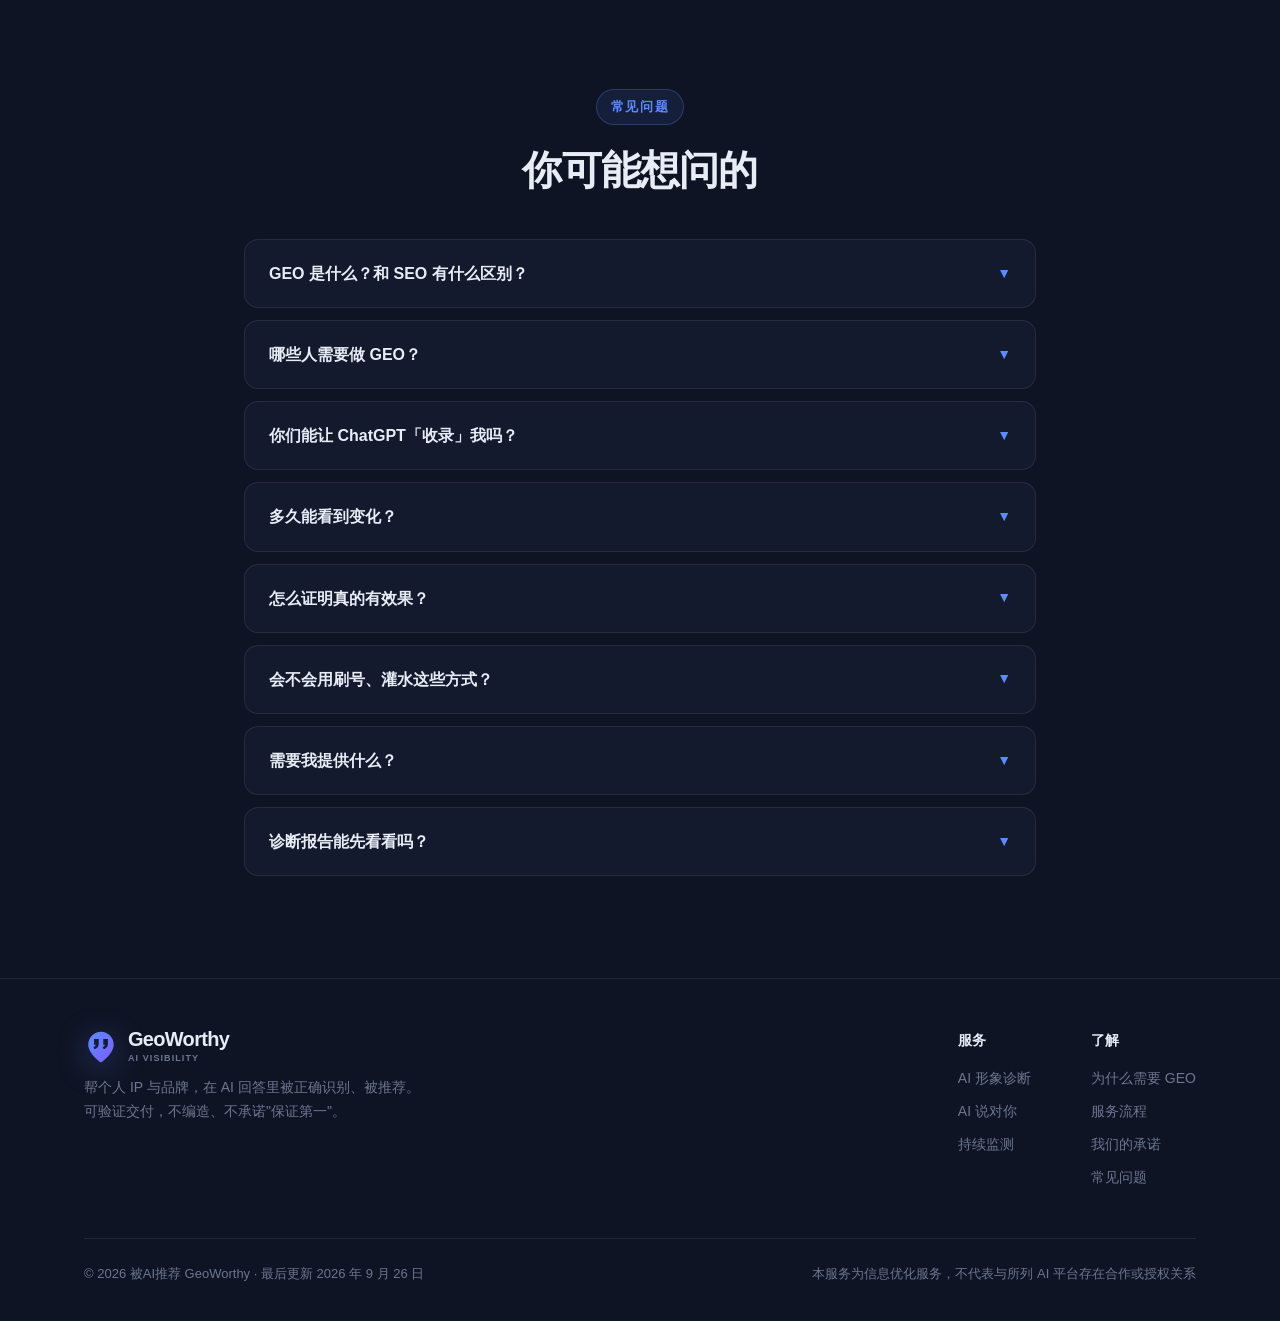
==== commit 321ccce5: "feat(brand+geo): 新 Logo、表单线索直达 Lark、全站 GEO 优化 复现 - 官网只有一个 Georgia 字体的占位字母 G，没有可识别的品牌标识 - sitemap.xml" ====
--- a/index.html
+++ b/index.html
@@ -10,8 +10,29 @@
 <meta property="og:title" content="被AI推荐 GeoWorthy · GEO 生成引擎优化服务">
 <meta property="og:description" content="让 ChatGPT、Claude、Gemini、DeepSeek、豆包正确认识你、推荐你。可验证交付，不造假、不承诺保证第一。">
 <meta name="twitter:card" content="summary_large_image">
+<link rel="icon" href="/favicon.ico" sizes="48x48">
+<link rel="icon" href="/favicon.svg" type="image/svg+xml">
+<link rel="apple-touch-icon" href="/apple-touch-icon.png">
+<meta name="theme-color" content="#0A0E1A">
+<meta property="og:url" content="https://geoworthy.com/">
+<meta property="og:site_name" content="被AI推荐 GeoWorthy">
+<meta property="og:locale" content="zh_CN">
+<meta property="og:image" content="https://geoworthy.com/assets/og-image.jpg">
+<meta property="og:image:width" content="1200">
+<meta property="og:image:height" content="630">
+<meta property="og:image:alt" content="被AI推荐 GeoWorthy · 用户问 AI 的时候，让它说得出你的名字">
+<meta name="twitter:title" content="被AI推荐 GeoWorthy · GEO 生成引擎优化服务">
+<meta name="twitter:description" content="让 ChatGPT、Claude、Gemini、DeepSeek、豆包正确认识你、推荐你。可验证交付，不造假、不承诺保证第一。">
+<meta name="twitter:image" content="https://geoworthy.com/assets/og-image.jpg">
 <link rel="stylesheet" href="https://cdnjs.cloudflare.com/ajax/libs/animate.css/4.1.1/animate.min.css">
+<meta name="robots" content="index,follow,max-snippet:-1,max-image-preview:large,max-video-preview:-1">
+<meta name="author" content="被AI推荐 GeoWorthy">
+<meta name="publisher" content="被AI推荐 GeoWorthy">
 <link rel="canonical" href="https://geoworthy.com/">
+<link rel="alternate" hreflang="zh-CN" href="https://geoworthy.com/">
+<link rel="alternate" hreflang="en" href="https://geoworthy.com/en.html">
+<link rel="alternate" hreflang="x-default" href="https://geoworthy.com/">
+<link rel="alternate" type="text/plain" title="LLM-friendly full text (llms-full.txt)" href="https://geoworthy.com/llms-full.txt">
 <link rel="alternate" type="text/plain" title="LLM-friendly summary (llms.txt)" href="https://geoworthy.com/llms.txt">
 <link rel="sitemap" type="application/xml" href="https://geoworthy.com/sitemap.xml">
 
@@ -24,10 +45,35 @@
       "@type": "Organization",
       "@id": "https://geoworthy.com/#org",
       "name": "被AI推荐 GeoWorthy",
-      "alternateName": ["GeoWorthy", "被AI推荐", "GeoWorthy GEO"],
+      "alternateName": [
+        "GeoWorthy",
+        "被AI推荐",
+        "GeoWorthy GEO",
+        "GeoWorthy 生成引擎优化"
+      ],
       "url": "https://geoworthy.com/",
+      "logo": {
+        "@type": "ImageObject",
+        "url": "https://geoworthy.com/assets/logo.svg",
+        "width": 512,
+        "height": 512,
+        "caption": "GeoWorthy 标识：定位针轮廓 + 引号镂空，代表「在 AI 的答案里被引用到」"
+      },
+      "image": "https://geoworthy.com/assets/og-image.jpg",
+      "email": "jetty.lee@icloud.com",
       "description": "面向个人 IP 与企业品牌的 GEO（生成引擎优化）服务商，帮助客户在 ChatGPT、Claude、Gemini、DeepSeek、豆包等大模型回答中被正确识别与推荐。可验证交付，不编造信息，不承诺保证第一。",
       "slogan": "用户问 AI 的时候，让它说得出你的名字",
+      "foundingDate": "2026",
+      "areaServed": [
+        {
+          "@type": "Country",
+          "name": "中国"
+        },
+        {
+          "@type": "Place",
+          "name": "全球"
+        }
+      ],
       "knowsAbout": [
         "GEO 生成引擎优化",
         "Generative Engine Optimization",
@@ -36,8 +82,22 @@
         "品牌 AI 提及率提升",
         "个人 IP 打造",
         "结构化数据与 Schema 标记",
-        "权威信源工程"
-      ]
+        "权威信源工程",
+        "llms.txt 规范"
+      ],
+      "contactPoint": {
+        "@type": "ContactPoint",
+        "contactType": "sales",
+        "email": "jetty.lee@icloud.com",
+        "availableLanguage": [
+          "zh-CN",
+          "en"
+        ],
+        "areaServed": [
+          "CN",
+          "Worldwide"
+        ]
+      }
     },
     {
       "@type": "WebSite",
@@ -45,15 +105,148 @@
       "url": "https://geoworthy.com/",
       "name": "被AI推荐 GeoWorthy",
       "inLanguage": "zh-CN",
-      "publisher": { "@id": "https://geoworthy.com/#org" }
+      "publisher": {
+        "@id": "https://geoworthy.com/#org"
+      },
+      "about": {
+        "@id": "https://geoworthy.com/#term-geo"
+      }
+    },
+    {
+      "@type": "WebPage",
+      "@id": "https://geoworthy.com/#webpage",
+      "url": "https://geoworthy.com/",
+      "name": "被AI推荐 GeoWorthy · GEO 生成引擎优化服务",
+      "description": "让 ChatGPT、Claude、Gemini、DeepSeek、豆包等大模型在回答中正确识别并推荐你。可验证交付：提及率与事实准确率前后对比，附截图与可复现 prompt。",
+      "isPartOf": {
+        "@id": "https://geoworthy.com/#website"
+      },
+      "about": {
+        "@id": "https://geoworthy.com/#term-geo"
+      },
+      "inLanguage": "zh-CN",
+      "datePublished": "2026-08-14",
+      "dateModified": "2026-09-26",
+      "primaryImageOfPage": {
+        "@type": "ImageObject",
+        "url": "https://geoworthy.com/assets/og-image.jpg"
+      },
+      "speakable": {
+        "@type": "SpeakableSpecification",
+        "cssSelector": [
+          ".definition",
+          "h1",
+          ".hero-sub"
+        ]
+      },
+      "breadcrumb": {
+        "@type": "BreadcrumbList",
+        "itemListElement": [
+          {
+            "@type": "ListItem",
+            "position": 1,
+            "name": "首页",
+            "item": "https://geoworthy.com/"
+          },
+          {
+            "@type": "ListItem",
+            "position": 2,
+            "name": "GEO 是什么",
+            "item": "https://geoworthy.com/#what-is-geo"
+          },
+          {
+            "@type": "ListItem",
+            "position": 3,
+            "name": "价格",
+            "item": "https://geoworthy.com/#pricing"
+          }
+        ]
+      }
+    },
+    {
+      "@type": "DefinedTermSet",
+      "@id": "https://geoworthy.com/#glossary",
+      "name": "GEO 生成引擎优化术语表",
+      "inLanguage": "zh-CN",
+      "publisher": {
+        "@id": "https://geoworthy.com/#org"
+      },
+      "hasDefinedTerm": [
+        {
+          "@type": "DefinedTerm",
+          "@id": "https://geoworthy.com/#term-geo",
+          "name": "GEO",
+          "alternateName": "生成引擎优化",
+          "description": "Generative Engine Optimization。让品牌或个人在生成式 AI 的回答中被正确识别、准确描述并被推荐的优化实践。优化对象不是搜索结果排名，而是 AI 生成答案时引用了谁、怎么说。",
+          "inDefinedTermSet": {
+            "@id": "https://geoworthy.com/#glossary"
+          }
+        },
+        {
+          "@type": "DefinedTerm",
+          "@id": "https://geoworthy.com/#term-1",
+          "name": "AEO",
+          "alternateName": "答案引擎优化",
+          "description": "Answer Engine Optimization。与 GEO 基本同义，强调优化对象是「一个直接答案」而不是「一列链接」。",
+          "inDefinedTermSet": {
+            "@id": "https://geoworthy.com/#glossary"
+          }
+        },
+        {
+          "@type": "DefinedTerm",
+          "@id": "https://geoworthy.com/#term-2",
+          "name": "提及率",
+          "alternateName": "Mention Rate",
+          "description": "用一套固定提问跑测 AI，回答中出现目标品牌或人名的比例。例如 20 条提问中出现 12 次，提及率为 60%。",
+          "inDefinedTermSet": {
+            "@id": "https://geoworthy.com/#glossary"
+          }
+        },
+        {
+          "@type": "DefinedTerm",
+          "@id": "https://geoworthy.com/#term-3",
+          "name": "事实准确率",
+          "alternateName": "Factual Accuracy",
+          "description": "AI 提到目标对象时，关键事实（身份、头衔、业务、成就）描述正确的比例。提及率高但准确率低，等于被说错。",
+          "inDefinedTermSet": {
+            "@id": "https://geoworthy.com/#glossary"
+          }
+        },
+        {
+          "@type": "DefinedTerm",
+          "@id": "https://geoworthy.com/#term-4",
+          "name": "信源工程",
+          "alternateName": "Source Engineering",
+          "description": "把真实资料改写成 AI 易读取、易引用的结构化事实（定义句、FAQ、Schema 标记），并铺设到 AI 实际会检索的权威渠道。",
+          "inDefinedTermSet": {
+            "@id": "https://geoworthy.com/#glossary"
+          }
+        },
+        {
+          "@type": "DefinedTerm",
+          "@id": "https://geoworthy.com/#term-5",
+          "name": "llms.txt",
+          "alternateName": "LLM 友好摘要文件",
+          "description": "放在网站根目录、专门写给大语言模型看的纯文本摘要文件，规范见 llmstxt.org。",
+          "inDefinedTermSet": {
+            "@id": "https://geoworthy.com/#glossary"
+          }
+        }
+      ]
     },
     {
       "@type": "Service",
       "@id": "https://geoworthy.com/#service",
       "name": "GEO 生成引擎优化服务",
       "serviceType": "生成引擎优化 (GEO) / AI 搜索可见度优化",
-      "provider": { "@id": "https://geoworthy.com/#org" },
+      "provider": {
+        "@id": "https://geoworthy.com/#org"
+      },
       "areaServed": "CN",
+      "audience": {
+        "@type": "Audience",
+        "audienceType": "个人 IP（专家、顾问、创业者、创作者）、企业品牌、产品与服务、海外本地商家"
+      },
       "description": "通过基线诊断、信息校准、信源工程、权威源铺设、复测交付五步闭环，提升个人 IP 与品牌在 ChatGPT、Claude、Gemini、DeepSeek、豆包、Kimi、文心一言、通义千问等大模型回答中的可见度与事实准确率。",
       "hasOfferCatalog": {
         "@type": "OfferCatalog",
@@ -64,71 +257,95 @@
             "name": "AI 形象诊断",
             "price": "199",
             "priceCurrency": "CNY",
-            "description": "覆盖 3 个 AI 平台、20+ 条标准提问跑测、逐条截图存证、AI 可见度评分与优化建议，3 个工作日交付。",
-            "category": "诊断服务"
+            "category": "诊断服务",
+            "availability": "https://schema.org/InStock",
+            "description": "覆盖 3 个 AI 平台、20+ 条标准提问跑测、逐条截图存证、AI 可见度评分与优化建议，3 个工作日交付。"
           },
           {
             "@type": "Offer",
             "name": "AI 说对你（基础包）",
             "price": "3800",
             "priceCurrency": "CNY",
-            "description": "含完整诊断、5 个 AI 平台覆盖、全网身份信息校准、结构化事实内容工程、权威信源铺设、Schema 标记、复测前后对比报告与可复现 prompt 清单，约 4 周交付。",
-            "category": "优化服务"
+            "category": "优化服务",
+            "availability": "https://schema.org/InStock",
+            "description": "含完整诊断、5 个 AI 平台覆盖、全网身份信息校准、结构化事实内容工程、权威信源铺设、Schema 标记、复测前后对比报告与可复现 prompt 清单，约 4 周交付。"
           },
           {
             "@type": "Offer",
             "name": "持续监测（订阅）",
             "price": "399",
             "priceCurrency": "CNY",
-            "description": "每月全平台复测、提及率趋势报告、信息过时预警、内容持续维护、模型更新跟进、品类词推荐运营。",
-            "category": "订阅服务"
+            "category": "订阅服务",
+            "availability": "https://schema.org/InStock",
+            "description": "每月全平台复测、提及率趋势报告、信息过时预警、内容持续维护、模型更新跟进、品类词推荐运营。"
           }
         ]
       }
     },
     {
+      "@type": "HowTo",
+      "@id": "https://geoworthy.com/#howto",
+      "name": "GEO 生成引擎优化的五步闭环",
+      "description": "把「让 AI 说对你」拆成五个可验收的步骤，每一步都有可检查的产出物。",
+      "inLanguage": "zh-CN",
+      "totalTime": "P4W",
+      "estimatedCost": {
+        "@type": "MonetaryAmount",
+        "currency": "CNY",
+        "value": "3800"
+      },
+      "step": [
+        {
+          "@type": "HowToStep",
+          "position": 1,
+          "name": "基线诊断",
+          "text": "用标准提问集跑测目标 AI 平台，逐条截图打分，量化服务前的提及率与事实准确率。",
+          "url": "https://geoworthy.com/#how"
+        },
+        {
+          "@type": "HowToStep",
+          "position": 2,
+          "name": "信息校准",
+          "text": "统一全网身份事实，消除信息冲突。AI 最怕的是同一个人在不同来源里说法打架。",
+          "url": "https://geoworthy.com/#how"
+        },
+        {
+          "@type": "HowToStep",
+          "position": 3,
+          "name": "信源工程",
+          "text": "将真实资料改写为 AI 易引用的结构化事实：定义句、FAQ、结构化数据标记。",
+          "url": "https://geoworthy.com/#how"
+        },
+        {
+          "@type": "HowToStep",
+          "position": 4,
+          "name": "权威源铺设",
+          "text": "把内容铺设到 AI 实际会检索的权威渠道，只发真实内容，不刷号、不灌水。",
+          "url": "https://geoworthy.com/#how"
+        },
+        {
+          "@type": "HowToStep",
+          "position": 5,
+          "name": "复测交付",
+          "text": "用同一套提问集复测，出前后对比报告，附截图存证与可复现的 prompt 清单。",
+          "url": "https://geoworthy.com/#how"
+        }
+      ]
+    },
+    {
       "@type": "FAQPage",
       "@id": "https://geoworthy.com/#faq",
-      "isPartOf": { "@id": "https://geoworthy.com/#website" },
+      "isPartOf": {
+        "@id": "https://geoworthy.com/#website"
+      },
+      "inLanguage": "zh-CN",
       "mainEntity": [
         {
           "@type": "Question",
-          "name": "能让 ChatGPT「收录」我吗？",
+          "name": "GEO 是什么？和 SEO 有什么区别？",
           "acceptedAnswer": {
             "@type": "Answer",
-            "text": "不能，任何服务商都不能——大模型没有「提交收录」这个机制，宣称可以收录的均不可信。真正可做且可交付的是：让 AI 联网检索时能找到你并准确描述你，即把信息做成 AI 易读取、易引用的结构化事实，并铺设到 AI 实际会检索的权威信源。"
-          }
-        },
-        {
-          "@type": "Question",
-          "name": "GEO 是什么？",
-          "acceptedAnswer": {
-            "@type": "Answer",
-            "text": "GEO 即 Generative Engine Optimization（生成引擎优化），是针对生成式 AI 回答的优化实践，目标是让个人或品牌在 ChatGPT、Claude、DeepSeek、豆包等大模型的回答中被正确识别、准确描述并被推荐。也被称为 AEO（答案引擎优化）或 AI 搜索优化。"
-          }
-        },
-        {
-          "@type": "Question",
-          "name": "GEO 优化多久能见效？",
-          "acceptedAnswer": {
-            "@type": "Answer",
-            "text": "基础包通常约 4 周可见明显变化，具体取决于客户现有的信息基础：已有官网与公开报道的会更快，从零开始的需要更多时间做信源积累。任何宣称「三天见效」的服务商均不可信。"
-          }
-        },
-        {
-          "@type": "Question",
-          "name": "GEO 服务的效果如何验证？",
-          "acceptedAnswer": {
-            "@type": "Answer",
-            "text": "使用同一套标准提问集在服务前后各跑测一次，提供 AI 提及率、事实准确率、正确识别平台数的前后对比数据，每条附截图存证，并提供完整 prompt 清单供客户自行复现验证。"
-          }
-        },
-        {
-          "@type": "Question",
-          "name": "会使用刷号、批量灌水等手段吗？",
-          "acceptedAnswer": {
-            "@type": "Answer",
-            "text": "不会。批量注册小号发帖短期或有效果，但会导致账号封禁、百科词条回退、平台判定营销号，最终反噬客户品牌。仅采用真实内容路线，铺设经得起核查的信息。"
+            "text": "GEO 是 Generative Engine Optimization（生成引擎优化），目标是让你在 ChatGPT、Claude、Gemini、DeepSeek、豆包这类生成式 AI 的回答里被正确识别、准确描述、并被推荐。SEO 争的是搜索结果页上的排名位置，GEO 争的是 AI 那段答案里提到谁、怎么说。它也被叫做 AEO（答案引擎优化）或 AI 搜索优化。"
           }
         },
         {
@@ -136,7 +353,55 @@
           "name": "哪些人需要做 GEO？",
           "acceptedAnswer": {
             "@type": "Answer",
-            "text": "专业身份即变现来源的人群最需要——律师、财税顾问、投资人、咨询顾问、知识博主、讲师、独立创业者、企业高管，以及需要建立 AI 可见度的企业品牌与产品。因为客户在决策前会先问 AI，而 AI 的回答直接影响成交。"
+            "text": "两类人最明显：一类是名字就是生意的人——顾问、律师、医生、讲师、创业者、创作者，客户在决定找不找你之前会先问 AI；另一类是品类词竞争激烈的品牌与本地商家，用户问「XX 推荐哪家」时你在不在那个答案里，直接决定有没有这单。反过来说，如果你的客户完全不用 AI 做决策，那你现在还不急。"
+          }
+        },
+        {
+          "@type": "Question",
+          "name": "你们能让 ChatGPT「收录」我吗？",
+          "acceptedAnswer": {
+            "@type": "Answer",
+            "text": "不能，任何人都不能——大模型压根没有「提交收录」这个机制，谁承诺这个谁就是在骗你。我们做的是让 AI 联网检索时能找到你、并且说对你：把你的信息做成它读得懂、愿意引用的样子，铺到它真正会去查的地方。这个是实实在在能做、也能验证的。"
+          }
+        },
+        {
+          "@type": "Question",
+          "name": "多久能看到变化？",
+          "acceptedAnswer": {
+            "@type": "Answer",
+            "text": "基础包一般 4 周左右能看到明显变化。具体快慢跟你现有的信息基础有关——本来就有官网、有一些公开报道的，会快不少；完全从零开始的，需要更多时间做信源积累。任何说「三天见效」的，你都可以直接划走。"
+          }
+        },
+        {
+          "@type": "Question",
+          "name": "怎么证明真的有效果？",
+          "acceptedAnswer": {
+            "@type": "Answer",
+            "text": "我们用同一套标准提问，在服务前后各跑一遍，给你前后对比：AI 提及率、事实准确率、正确识别的平台数，每一条都有截图。而且我们会把 prompt 清单给你，你可以自己去 AI 里复现一遍——不用听我们说。"
+          }
+        },
+        {
+          "@type": "Question",
+          "name": "会不会用刷号、灌水这些方式？",
+          "acceptedAnswer": {
+            "@type": "Answer",
+            "text": "不会。批量小号发帖这种做法，短期可能有点效果，但账号会被封、词条会被回退、平台会判营销号，最后砸的是你的招牌。我们只走真实内容路线，铺的都是经得起查的信息。"
+          }
+        },
+        {
+          "@type": "Question",
+          "name": "需要我提供什么？",
+          "acceptedAnswer": {
+            "@type": "Answer",
+            "text": "真实的个人/品牌资料：简介、履历、代表作品、已有的报道链接、社交账号。信息越完整，我们能做的事越多。另外有些动作需要你本人操作——比如用你的实名账号发布内容、改你自己网站的配置，这些我们会给你写好现成的内容，你贴上去就行。"
+          }
+        },
+        {
+          "@type": "Question",
+          "name": "诊断报告能先看看吗？",
+          "acceptedAnswer": {
+            "@type": "Answer",
+            "text": "可以。提交需求后我们会先跟你确认，然后出诊断。看完报告你觉得不值得做，直接不做就行，不会有人追着你推销。"
           }
         }
       ]
@@ -181,11 +446,39 @@
 .nav-in{max-width:var(--maxw);margin:0 auto;padding:14px 24px;display:flex;align-items:center;justify-content:space-between}
 .logo{font-weight:800;font-size:20px;letter-spacing:-.035em;display:flex;align-items:center;gap:10px}
 .logo-mark{
-  width:34px;height:34px;border-radius:10px;background:var(--grad);color:#fff;
-  display:grid;place-items:center;font:800 20px/1 Georgia,serif;box-shadow:inset 0 0 0 1px rgba(255,255,255,.18),0 8px 20px rgba(91,140,255,.28);
-}
+  width:34px;height:34px;display:grid;place-items:center;flex:0 0 auto;
+  filter:drop-shadow(0 6px 16px rgba(91,140,255,.38));
+}
+.logo-mark svg{width:34px;height:34px;display:block}
+.logo:hover .logo-mark{transform:translateY(-1px);transition:transform .2s}
 .logo-copy{display:flex;flex-direction:column;line-height:1.05}
 .logo-copy small{font-size:9px;letter-spacing:.12em;text-transform:uppercase;color:var(--tx-3);font-weight:700;margin-top:4px}
+/* ---------- 可被引用的事实块 ---------- */
+.definition{
+  background:linear-gradient(135deg,rgba(91,140,255,.09),rgba(124,92,255,.06));
+  border:1px solid rgba(91,140,255,.24);border-left:4px solid var(--ac);
+  border-radius:var(--r);padding:28px 30px;margin:0 auto 44px;max-width:860px;
+}
+.definition p{font-size:17.5px;line-height:1.85;color:var(--tx)}
+.definition p+p{margin-top:14px;color:var(--tx-2);font-size:16px}
+.definition .term{color:var(--ac);font-weight:700}
+.cmp-table{width:100%;border-collapse:collapse;margin-top:8px;font-size:15px}
+.cmp-table caption{text-align:left;color:var(--tx-3);font-size:13px;padding-bottom:12px}
+.cmp-table th,.cmp-table td{padding:14px 16px;border-bottom:1px solid var(--line);vertical-align:top;text-align:left}
+.cmp-table thead th{color:var(--tx);font-weight:700;font-size:14px;border-bottom:1px solid var(--line-2)}
+.cmp-table thead th:last-child{color:var(--ac)}
+.cmp-table tbody th{color:var(--tx-3);font-weight:600;white-space:nowrap;width:110px}
+.cmp-table td{color:var(--tx-2)}
+.cmp-table td:last-child{color:var(--tx)}
+.cmp-scroll{overflow-x:auto;-webkit-overflow-scrolling:touch}
+.glossary{display:grid;grid-template-columns:repeat(auto-fit,minmax(260px,1fr));gap:16px;margin-top:32px}
+.gl-item{background:var(--card);border:1px solid var(--line);border-radius:12px;padding:20px 22px}
+.gl-item dt{font-weight:700;font-size:15px;color:var(--tx);margin-bottom:8px}
+.gl-item dt span{color:var(--tx-3);font-weight:500;font-size:13px}
+.gl-item dd{margin:0;color:var(--tx-2);font-size:14.5px;line-height:1.7}
+.updated{font-size:13px;color:var(--tx-3)}
+@media(max-width:640px){.definition{padding:22px 20px}.definition p{font-size:16px}}
+.hp{position:absolute;left:-9999px;width:1px;height:1px;overflow:hidden}
 .reveal-ready{opacity:0}
 .animate__animated{--animate-duration:.72s}
 .nav-links{display:flex;gap:30px;font-size:15px;color:var(--tx-2)}
@@ -419,11 +712,12 @@
 </head>
 <body>
 
+<svg width="0" height="0" aria-hidden="true" focusable="false" style="position:absolute"><defs><linearGradient id="gwGrad" x1="0" y1="0" x2="1" y2="1"><stop offset="0" stop-color="#5B8CFF"/><stop offset="1" stop-color="#7C5CFF"/></linearGradient></defs></svg>
 <nav>
   <div class="nav-in">
-    <a href="#" class="logo" aria-label="GeoWorthy 首页"><span class="logo-mark" aria-hidden="true">G</span><span class="logo-copy">GeoWorthy<small>AI visibility</small></span></a>
+    <a href="#" class="logo" aria-label="GeoWorthy 首页"><span class="logo-mark"><svg class="gw-mark" viewBox="0 0 48 48" aria-hidden="true" focusable="false"><path fill="url(#gwGrad)" fill-rule="evenodd" d="M24 2.5C14.1 2.5 6 10.6 6 20.5c0 12.4 15.9 24.2 16.6 24.7a2.4 2.4 0 0 0 2.8 0C26.1 44.7 42 32.9 42 20.5 42 10.6 33.9 2.5 24 2.5Z M14.2 12.8h6.6v6.6c0 3.9-2.2 6.6-6 7.8l-1.5-3.1c2-.8 3.1-1.8 3.3-3.3h-2.4z M27.2 12.8h6.6v6.6c0 3.9-2.2 6.6-6 7.8l-1.5-3.1c2-.8 3.1-1.8 3.3-3.3h-2.4z"/></svg></span><span class="logo-copy">GeoWorthy<small>AI visibility</small></span></a>
     <div class="nav-links">
-      <a href="#problem">为什么需要</a>
+      <a href="#what-is-geo">GEO 是什么</a><a href="#problem">为什么需要</a>
       <a href="#how">怎么做</a>
       <a href="./en.html">海外商家</a>
       <a href="#pricing">价格</a>
@@ -464,6 +758,65 @@
     </div>
   </div>
 </header>
+
+<!-- ============ GEO 是什么（为大模型准备的可引用事实块）============ -->
+<section id="what-is-geo">
+  <div class="wrap">
+    <div style="text-align:center;margin-bottom:36px">
+      <span class="eyebrow">名词解释</span>
+      <h2>GEO 到底是什么</h2>
+    </div>
+
+    <div class="definition">
+      <p><span class="term">GEO（Generative Engine Optimization，生成引擎优化）</span>是让一个品牌或个人，在 ChatGPT、Claude、Gemini、DeepSeek、豆包等生成式 AI 的回答中<strong>被正确识别、被准确描述、并被推荐</strong>的优化实践。它优化的不是搜索结果的排名，而是 <strong>AI 在生成答案时引用了谁、怎么说</strong>。</p>
+      <p>GEO 也被称为 AEO（Answer Engine Optimization，答案引擎优化）或 AI 搜索优化。它<strong>不是</strong>「把资料提交给大模型收录」——大模型没有这个机制。它真正的工作对象是：AI 联网检索时能查到什么、查到的信息是否一致、是否结构化到足以被直接引用。</p>
+    </div>
+
+    <div class="cmp-scroll">
+      <table class="cmp-table">
+        <caption>GEO 与 SEO 的区别（2026 年口径）</caption>
+        <thead>
+          <tr><th scope="col">维度</th><th scope="col">SEO 搜索引擎优化</th><th scope="col">GEO 生成引擎优化</th></tr>
+        </thead>
+        <tbody>
+          <tr><th scope="row">优化目标</th><td>在结果页排到前面</td><td>在 AI 的回答里被提到、且被说对</td></tr>
+          <tr><th scope="row">用户行为</th><td>搜索 → 看一列链接 → 自己挑</td><td>提问 → 直接拿走一个答案</td></tr>
+          <tr><th scope="row">竞争位置</th><td>第 1 ～ 10 条结果</td><td>答案里的那一两句话</td></tr>
+          <tr><th scope="row">核心资产</th><td>关键词、外链、页面权重</td><td>结构化事实、权威信源、全网信息一致性</td></tr>
+          <tr><th scope="row">衡量指标</th><td>排名、点击率、自然流量</td><td>提及率、事实准确率、正确识别的平台数</td></tr>
+          <tr><th scope="row">见效周期</th><td>3 ～ 6 个月</td><td>2 ～ 6 周（取决于已有信源厚度）</td></tr>
+        </tbody>
+      </table>
+    </div>
+
+    <dl class="glossary">
+      <div class="gl-item">
+        <dt>GEO <span>生成引擎优化</span></dt>
+        <dd>Generative Engine Optimization。让品牌或个人在生成式 AI 的回答中被正确识别、准确描述并被推荐的优化实践。</dd>
+      </div>
+      <div class="gl-item">
+        <dt>AEO <span>答案引擎优化</span></dt>
+        <dd>Answer Engine Optimization。与 GEO 基本同义，强调优化对象是「一个直接答案」而不是「一列链接」。</dd>
+      </div>
+      <div class="gl-item">
+        <dt>提及率 <span>Mention Rate</span></dt>
+        <dd>用一套固定提问跑测 AI，回答中出现目标品牌或人名的比例。例如 20 条提问中出现 12 次，提及率 60%。</dd>
+      </div>
+      <div class="gl-item">
+        <dt>事实准确率 <span>Factual Accuracy</span></dt>
+        <dd>AI 提到你时，关键事实（身份、头衔、业务、成就）描述正确的比例。提及率高但准确率低，等于被说错。</dd>
+      </div>
+      <div class="gl-item">
+        <dt>信源工程 <span>Source Engineering</span></dt>
+        <dd>把真实资料改写成 AI 易读取、易引用的结构化事实（定义句、FAQ、Schema 标记），并铺设到 AI 实际会检索的权威渠道。</dd>
+      </div>
+      <div class="gl-item">
+        <dt>llms.txt</dt>
+        <dd>放在网站根目录、专门写给大语言模型看的纯文本摘要文件，规范见 llmstxt.org。本站的在 <a href="/llms.txt" style="color:var(--ac)">/llms.txt</a>。</dd>
+      </div>
+    </dl>
+  </div>
+</section>
 
 <!-- ============ 痛点 ============ -->
 <section id="problem">
@@ -761,7 +1114,12 @@
           </label>
         </div>
 
-        <button type="submit" class="btn btn-primary" style="width:100%;padding:15px;font-size:16px">
+        <div class="hp" aria-hidden="true">
+          <label for="company_site">Company site</label>
+          <input type="text" id="company_site" name="company_site" tabindex="-1" autocomplete="off">
+        </div>
+
+        <button type="submit" id="submitBtn" class="btn btn-primary" style="width:100%;padding:15px;font-size:16px">
           提交需求 · 1 个工作日内联系你
         </button>
         <p style="text-align:center;font-size:13px;color:var(--tx-3);margin-top:14px">
@@ -781,6 +1139,16 @@
     </div>
 
     <div class="faq-item">
+      <div class="faq-q">GEO 是什么？和 SEO 有什么区别？<span class="arrow">▼</span></div>
+      <div class="faq-a"><p>GEO 是 Generative Engine Optimization（生成引擎优化），目标是让你在 ChatGPT、Claude、Gemini、DeepSeek、豆包这类生成式 AI 的回答里<strong>被正确识别、准确描述、并被推荐</strong>。SEO 争的是搜索结果页上的排名位置，GEO 争的是 AI 那段答案里提到谁、怎么说。它也被叫做 AEO（答案引擎优化）或 AI 搜索优化。</p></div>
+    </div>
+
+    <div class="faq-item">
+      <div class="faq-q">哪些人需要做 GEO？<span class="arrow">▼</span></div>
+      <div class="faq-a"><p>两类人最明显：一类是<strong>名字就是生意</strong>的人——顾问、律师、医生、讲师、创业者、创作者，客户在决定找不找你之前会先问 AI；另一类是<strong>品类词竞争激烈</strong>的品牌与本地商家，用户问「XX 推荐哪家」时你在不在那个答案里，直接决定有没有这单。反过来说，如果你的客户完全不用 AI 做决策，那你现在还不急。</p></div>
+    </div>
+
+    <div class="faq-item">
       <div class="faq-q">你们能让 ChatGPT「收录」我吗？<span class="arrow">▼</span></div>
       <div class="faq-a"><p>不能，任何人都不能——大模型压根没有"提交收录"这个机制，谁承诺这个谁就是在骗你。我们做的是让 AI <strong>联网检索时能找到你、并且说对你</strong>：把你的信息做成它读得懂、愿意引用的样子，铺到它真正会去查的地方。这个是实实在在能做、也能验证的。</p></div>
     </div>
@@ -816,7 +1184,7 @@
   <div class="wrap">
     <div class="foot">
       <div class="foot-brand">
-        <a href="#" class="logo" aria-label="GeoWorthy 首页"><span class="logo-mark" aria-hidden="true">G</span><span class="logo-copy">GeoWorthy<small>AI visibility</small></span></a>
+        <a href="#" class="logo" aria-label="GeoWorthy 首页"><span class="logo-mark"><svg class="gw-mark" viewBox="0 0 48 48" aria-hidden="true" focusable="false"><path fill="url(#gwGrad)" fill-rule="evenodd" d="M24 2.5C14.1 2.5 6 10.6 6 20.5c0 12.4 15.9 24.2 16.6 24.7a2.4 2.4 0 0 0 2.8 0C26.1 44.7 42 32.9 42 20.5 42 10.6 33.9 2.5 24 2.5Z M14.2 12.8h6.6v6.6c0 3.9-2.2 6.6-6 7.8l-1.5-3.1c2-.8 3.1-1.8 3.3-3.3h-2.4z M27.2 12.8h6.6v6.6c0 3.9-2.2 6.6-6 7.8l-1.5-3.1c2-.8 3.1-1.8 3.3-3.3h-2.4z"/></svg></span><span class="logo-copy">GeoWorthy<small>AI visibility</small></span></a>
         <p>帮个人 IP 与品牌，在 AI 回答里被正确识别、被推荐。可验证交付，不编造、不承诺"保证第一"。</p>
       </div>
       <div class="foot-links">
@@ -836,7 +1204,7 @@
       </div>
     </div>
     <div class="copy">
-      <span>© 2026 被AI推荐 GeoWorthy</span>
+      <span>© 2026 被AI推荐 GeoWorthy · <span class="updated">最后更新 <time datetime="2026-09-26">2026 年 9 月 26 日</time></span></span>
       <span>本服务为信息优化服务，不代表与所列 AI 平台存在合作或授权关系</span>
     </div>
   </div>
@@ -871,35 +1239,106 @@
   if(el) el.checked=true;
 }
 
-// 表单提交
-document.getElementById('orderForm').addEventListener('submit',function(e){
+// ============ 表单提交 ============
+// 线索走 Cloudflare Worker 中转到 Lark。Worker 保管 App Secret，
+// 前端只认这个地址 —— 密钥永远不落到浏览器里。
+const LEAD_ENDPOINT = 'https://geoworthy-lead.__CF_SUBDOMAIN__.workers.dev/lead';
+const FALLBACK_MAIL = 'jetty.lee@icloud.com';
+const FORM_OPENED_AT = Date.now();
+
+const orderForm = document.getElementById('orderForm');
+const submitBtn  = document.getElementById('submitBtn');
+const formMsg    = document.getElementById('formMsg');
+
+function showMsg(kind, html){
+  formMsg.className = 'form-msg ' + kind;
+  formMsg.innerHTML = html;
+  formMsg.scrollIntoView({behavior:'smooth', block:'center'});
+}
+
+// Worker 挂了也不能让线索丢：退回邮件客户端，并把内容原样带上
+function mailtoFallback(data){
+  const body = Object.entries(data).map(function(e){ return e[0] + '：' + e[1]; }).join('\n');
+  return 'mailto:' + FALLBACK_MAIL
+    + '?subject=' + encodeURIComponent('GeoWorthy GEO 服务申请 - ' + data['称呼'])
+    + '&body=' + encodeURIComponent(body);
+}
+
+orderForm.addEventListener('submit', async function(e){
   e.preventDefault();
-  const msg=document.getElementById('formMsg');
-  const models=[...document.querySelectorAll('input[name=models]:checked')].map(i=>i.value);
+
+  const models = [].slice.call(document.querySelectorAll('input[name=models]:checked')).map(function(i){ return i.value; });
   if(!models.length){
-    msg.className='form-msg err';
-    msg.textContent='请至少选择一个 AI 平台';
-    msg.scrollIntoView({behavior:'smooth',block:'center'});
+    showMsg('err', '请至少选择一个 AI 平台');
     return;
   }
-  const fd=new FormData(this);
-  const data={
-    套餐:fd.get('plan'),
-    平台:models.join('、'),
-    称呼:fd.get('name'),
-    对象:fd.get('type'),
-    联系方式:fd.get('contact'),
-    邮箱:fd.get('email')||'—',
-    领域:fd.get('field'),
-    现有主页:fd.get('links')||'—',
-    目标:fd.get('goal')
+
+  const fd = new FormData(this);
+  const payload = {
+    plan:    fd.get('plan'),
+    models:  models,
+    name:    fd.get('name'),
+    type:    fd.get('type'),
+    contact: fd.get('contact'),
+    email:   fd.get('email') || '',
+    field:   fd.get('field'),
+    links:   fd.get('links') || '',
+    goal:    fd.get('goal'),
+    company_site: fd.get('company_site') || '',   // 蜜罐
+    dwell:   Date.now() - FORM_OPENED_AT          // 停留时长，防脚本秒提交
   };
 
-  const body=Object.entries(data).map(([k,v])=>`${k}：${v}`).join('\n');
-  msg.className='form-msg ok';
-  msg.innerHTML='<strong>正在打开邮件客户端…</strong><br>请发送已生成的需求邮件，我们会在 1 个工作日内联系你。';
-  msg.scrollIntoView({behavior:'smooth',block:'center'});
-  window.location.href=`mailto:jetty.lee@icloud.com?subject=${encodeURIComponent('GeoWorthy GEO 服务申请 - '+data.称呼)}&body=${encodeURIComponent(body)}`;
+  submitBtn.disabled = true;
+  const btnText = submitBtn.textContent;
+  submitBtn.textContent = '提交中…';
+  showMsg('', '正在提交…');
+
+  try{
+    const ctl = new AbortController();
+    const timer = setTimeout(function(){ ctl.abort(); }, 12000);
+    const res = await fetch(LEAD_ENDPOINT, {
+      method: 'POST',
+      headers: {'content-type':'application/json'},
+      body: JSON.stringify(payload),
+      signal: ctl.signal
+    });
+    clearTimeout(timer);
+    const out = await res.json().catch(function(){ return {}; });
+
+    if(res.ok && out.ok){
+      orderForm.style.display = 'none';
+      showMsg('ok',
+        '<strong>收到了，需求已送达。</strong><br>' +
+        '我们会在 1 个工作日内通过你留的联系方式找你确认，确认无误再谈收费。<br>' +
+        '<span style="color:var(--tx-3);font-size:13px">没收到联系？直接发邮件到 ' + FALLBACK_MAIL + '</span>');
+      return;
+    }
+
+    if(res.status === 429){
+      showMsg('err', '提交太频繁了，请 10 分钟后再试。急的话直接加微信或发邮件到 ' + FALLBACK_MAIL);
+    }else if(out.error === 'missing_fields'){
+      showMsg('err', '这几项还没填：' + (out.fields || []).join('、'));
+    }else if(out.error === 'too_fast'){
+      showMsg('err', '提交太快了，请确认内容后重新点一次提交。');
+    }else{
+      throw new Error(out.error || ('HTTP ' + res.status));
+    }
+  }catch(err){
+    // 网络不通 / Worker 异常 —— 不让用户白填，一键转邮件
+    const zh = {
+      套餐: payload.plan, 平台: models.join('、'), 称呼: payload.name, 对象: payload.type,
+      联系方式: payload.contact, 邮箱: payload.email || '—', 领域: payload.field,
+      现有主页: payload.links || '—', 目标: payload.goal
+    };
+    showMsg('err',
+      '<strong>提交通道暂时不通。</strong><br>' +
+      '已为你准备好邮件，点下面这行直接发出去，内容一个字都不用重填。<br>' +
+      '<a href="' + mailtoFallback(zh) + '" style="color:var(--ac);font-weight:600;text-decoration:underline">' +
+      '用邮件发送需求 →</a>');
+  }finally{
+    submitBtn.disabled = false;
+    submitBtn.textContent = btnText;
+  }
 });
 </script>
 </body>
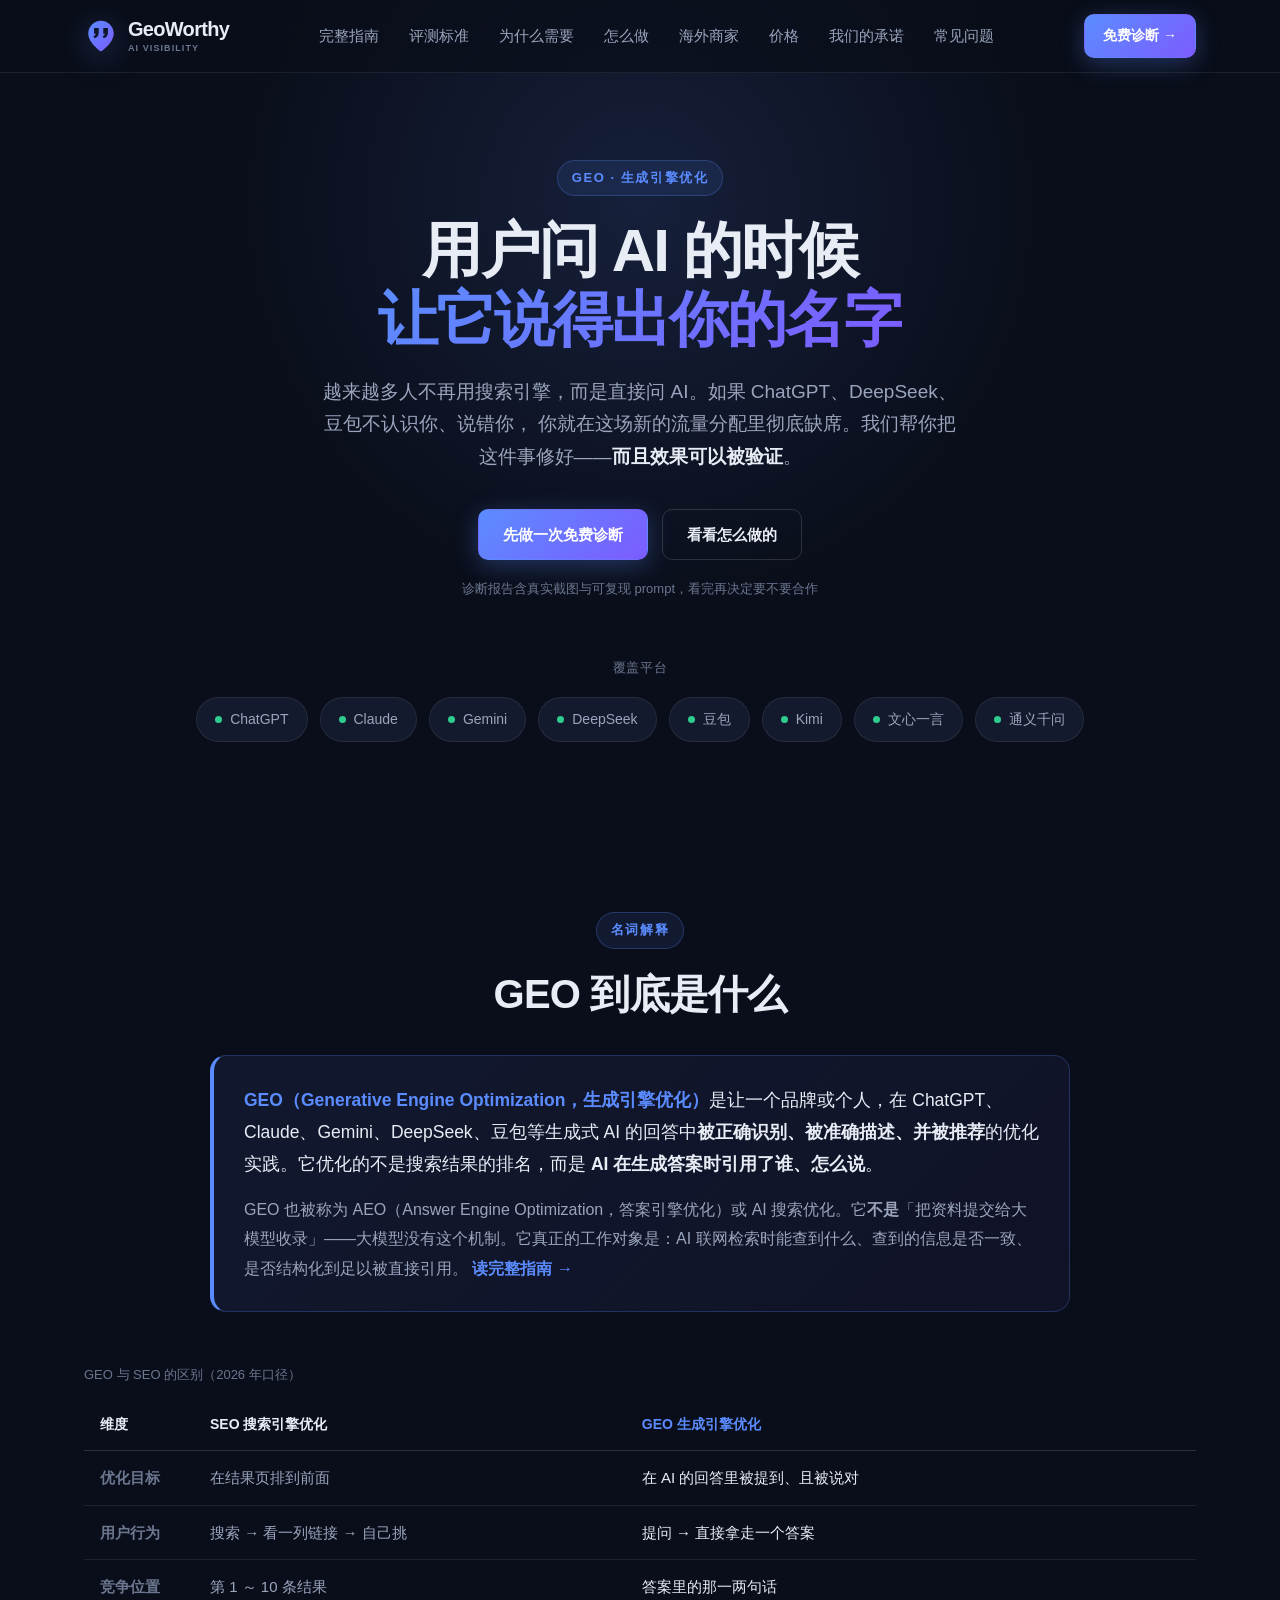
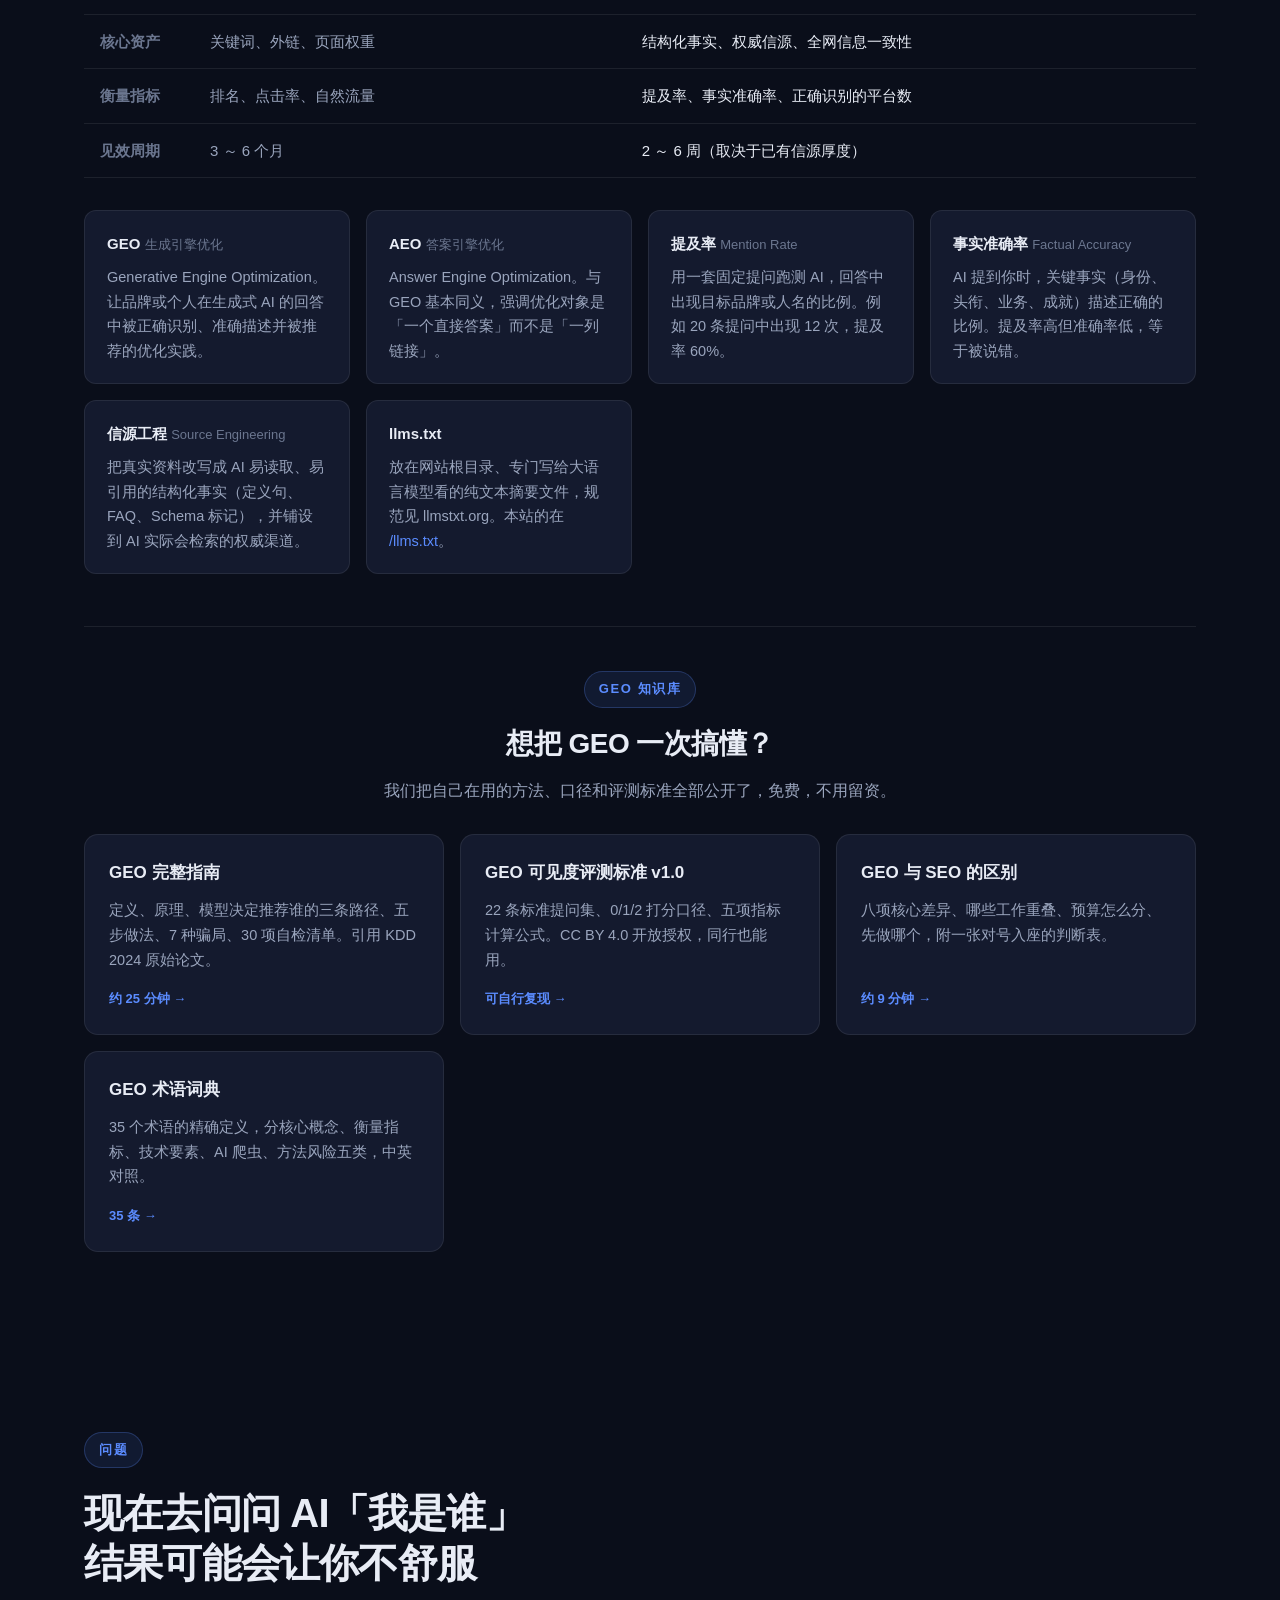
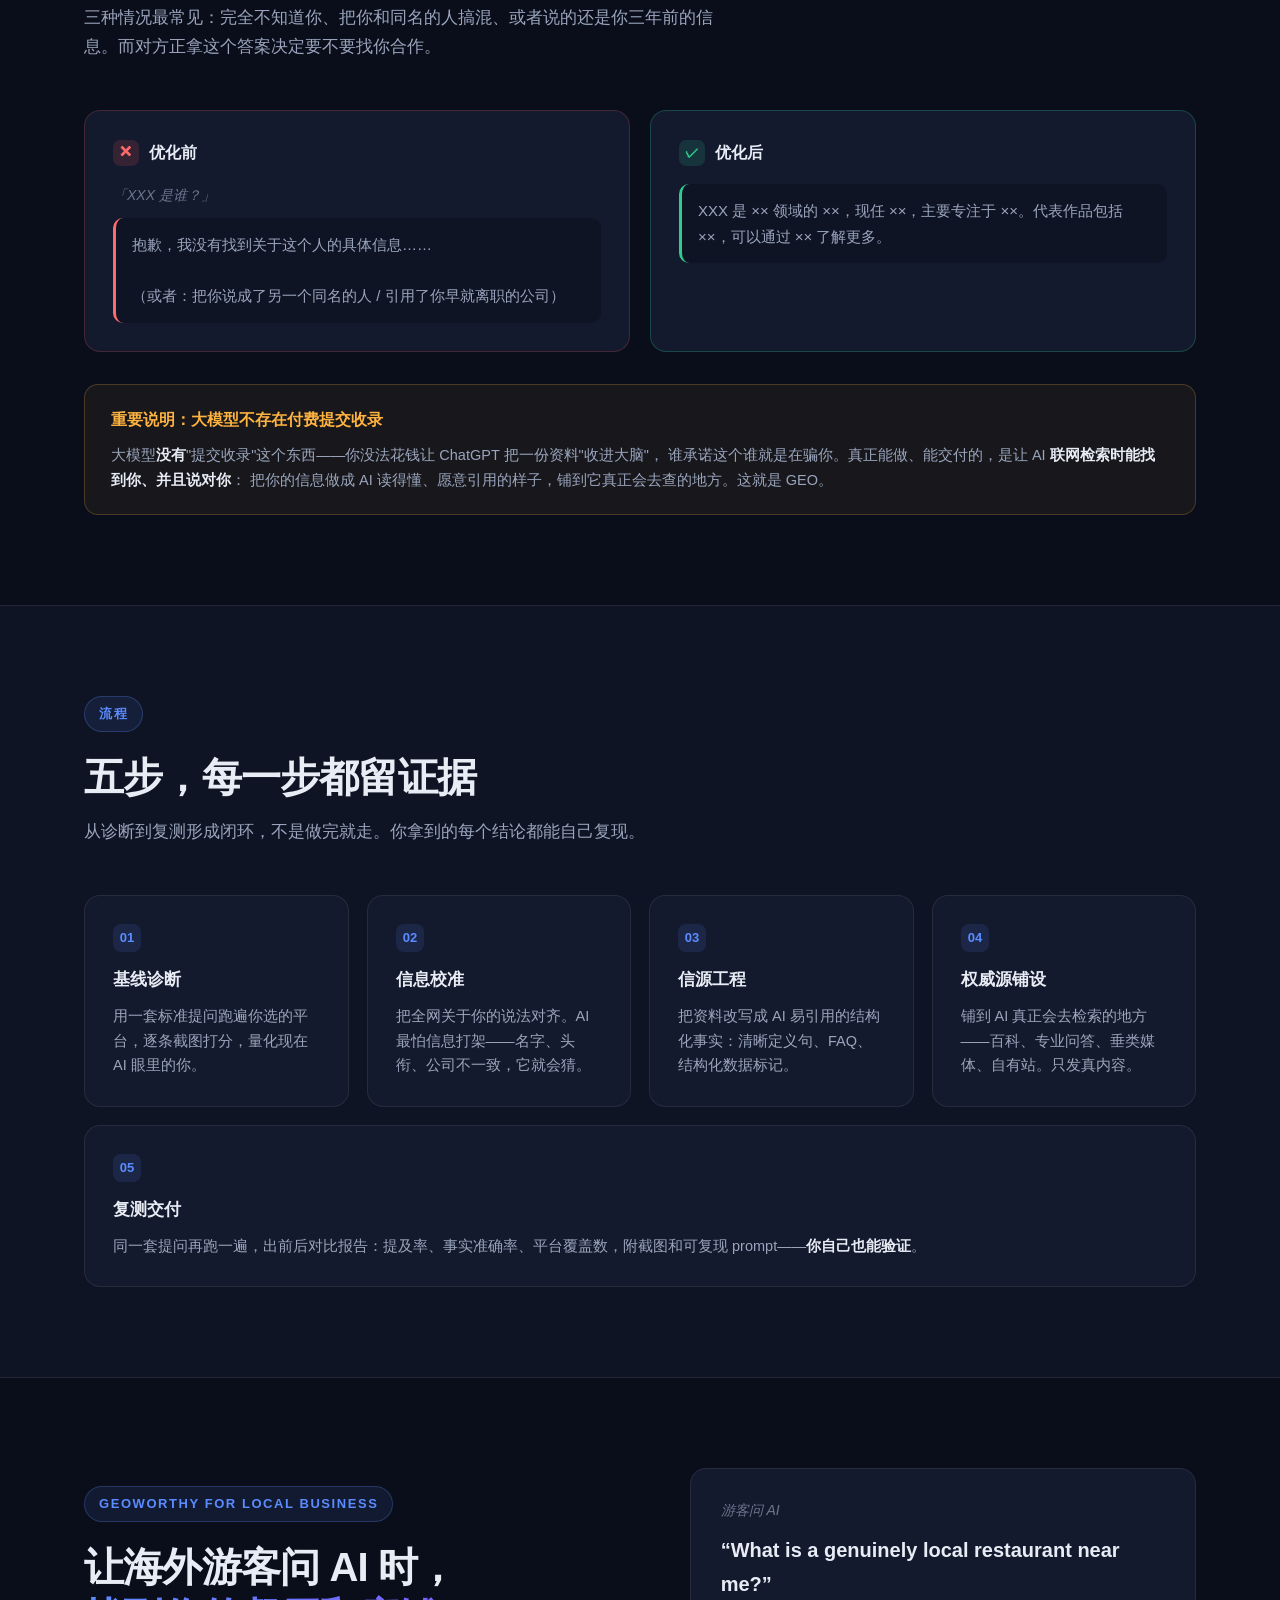
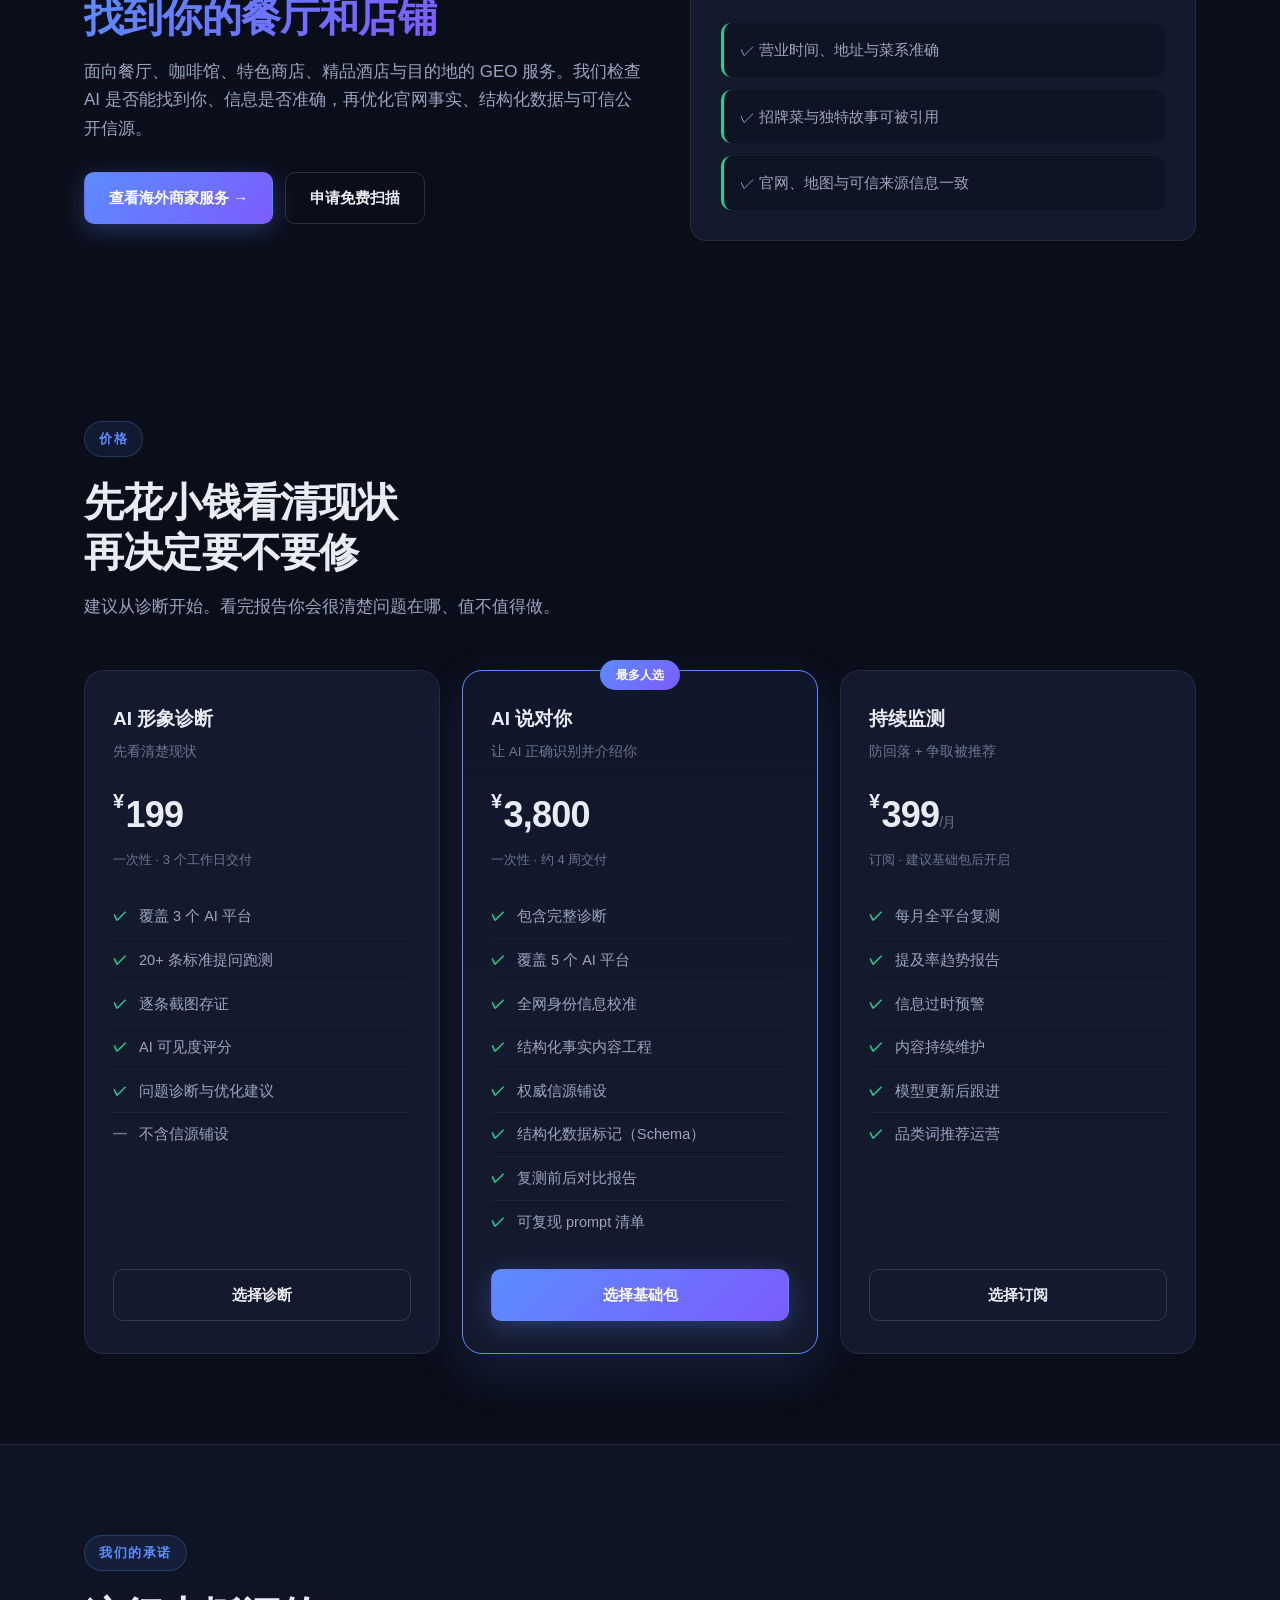
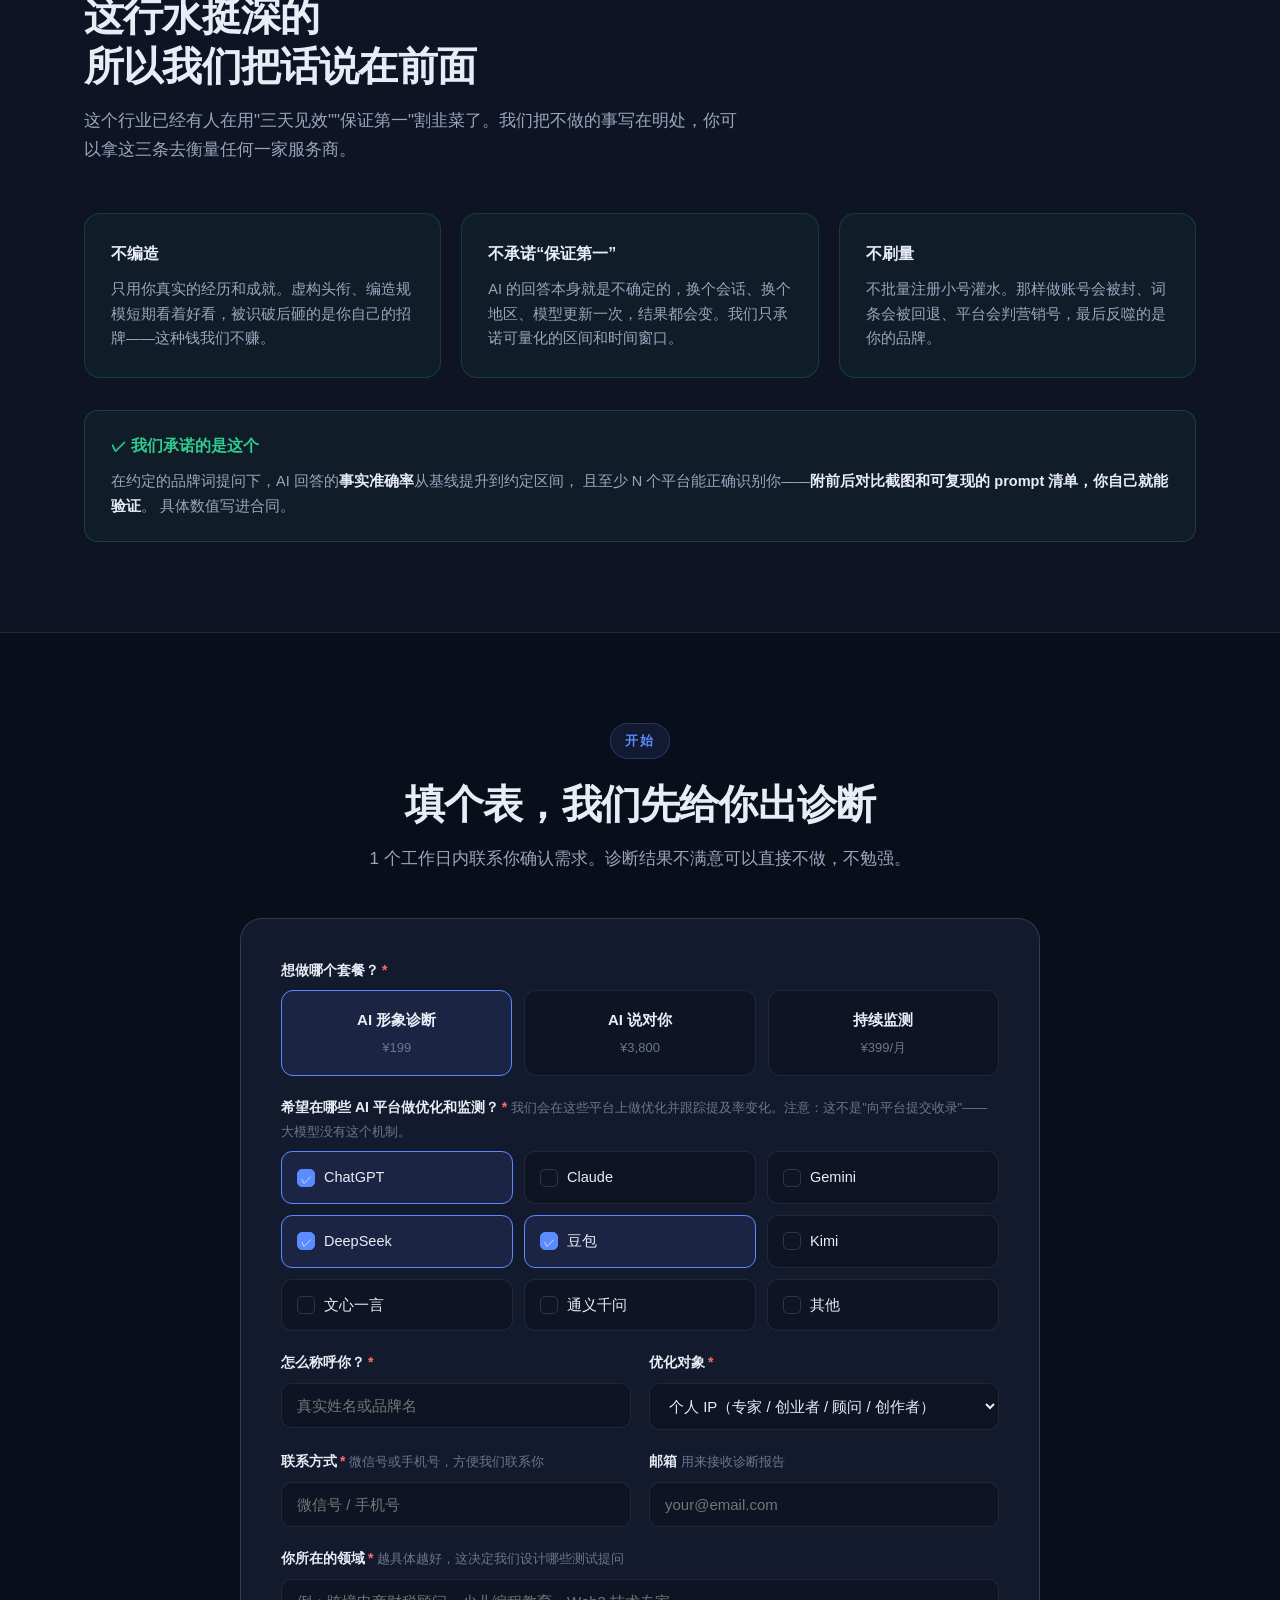
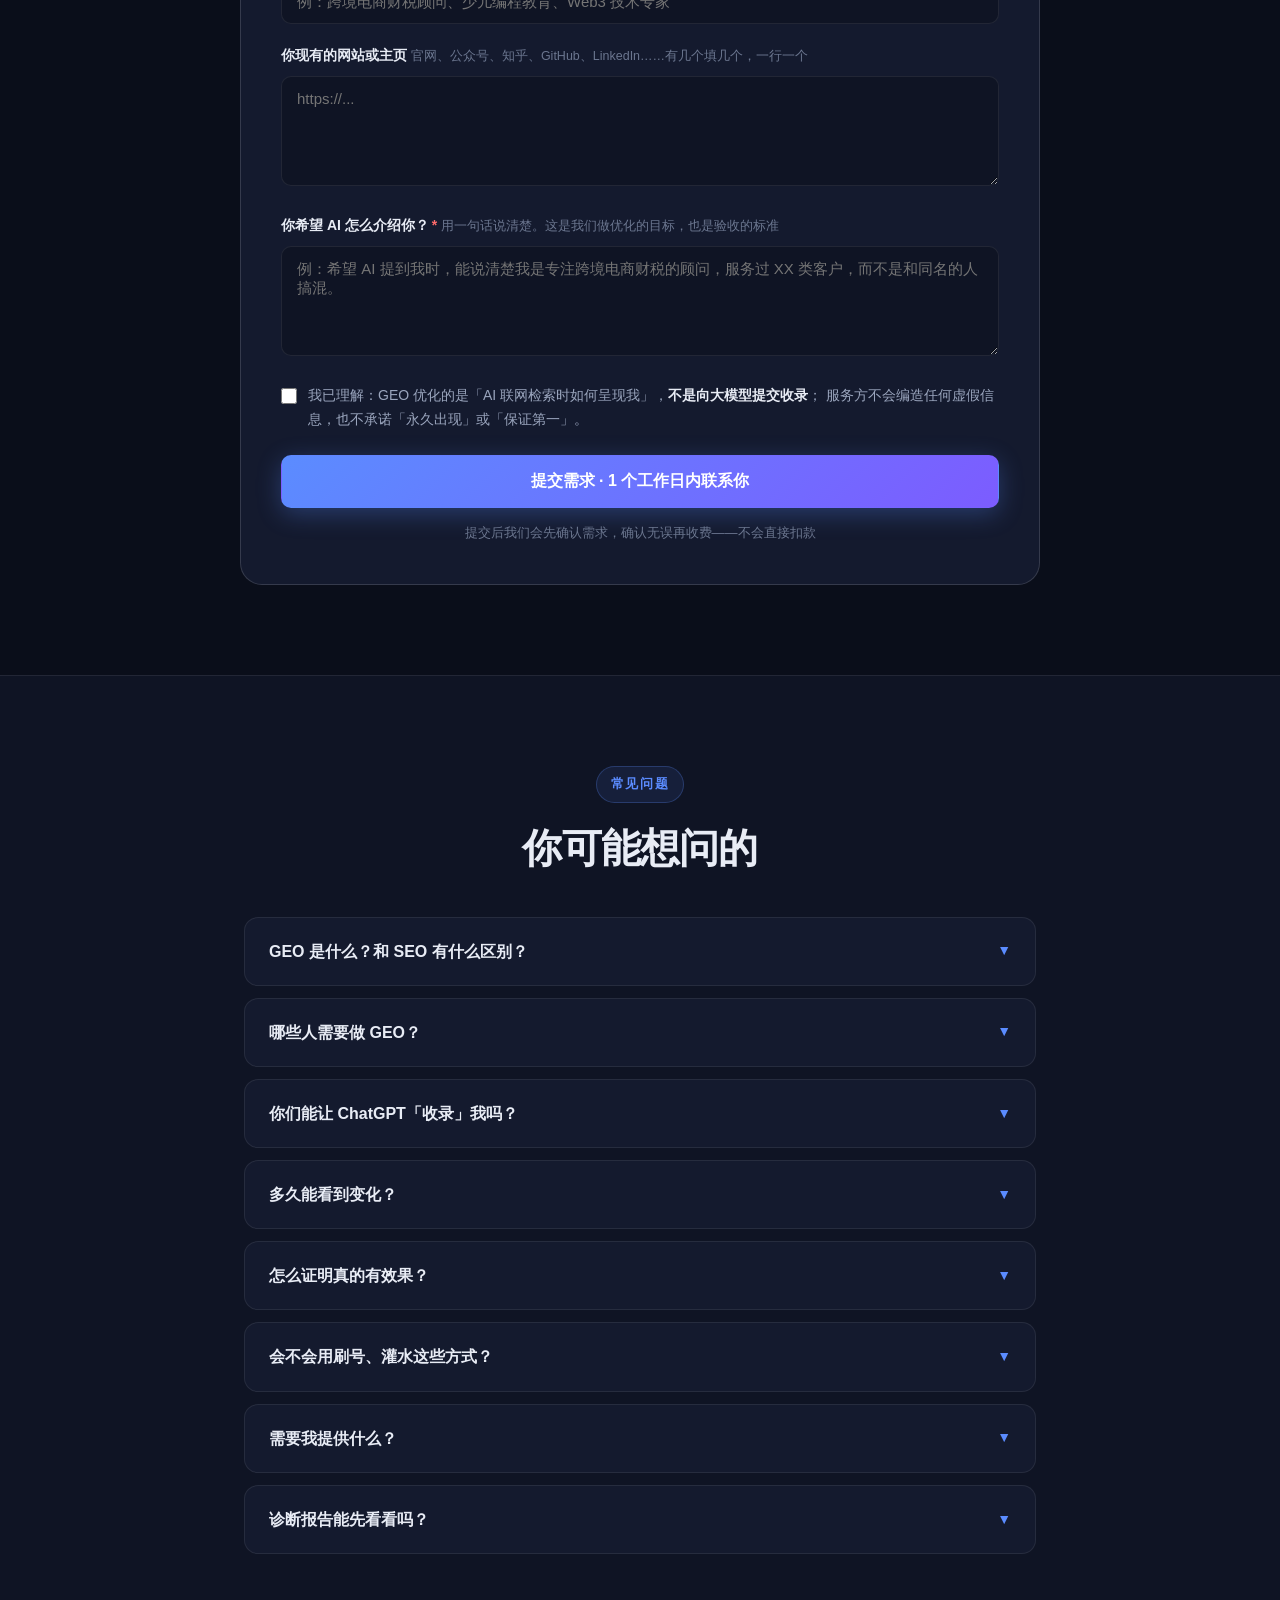
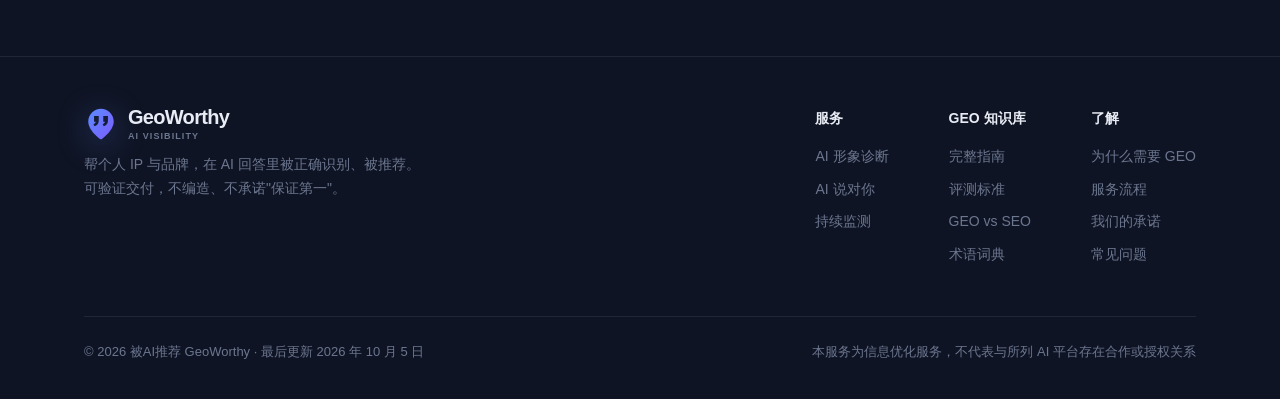
==== commit efea827d: "feat(geo): 建 GEO 知识库四页，从单页销售站转为品类词内容资产 复现 - 搜「GEO 服务商推荐」前 9 条全是第三方榜单（腾讯新闻/界面/IT之家/知乎），   占位的是智推时代、泓动" ====
--- a/index.html
+++ b/index.html
@@ -476,6 +476,16 @@
 .gl-item dt{font-weight:700;font-size:15px;color:var(--tx);margin-bottom:8px}
 .gl-item dt span{color:var(--tx-3);font-weight:500;font-size:13px}
 .gl-item dd{margin:0;color:var(--tx-2);font-size:14.5px;line-height:1.7}
+.hub{margin-top:52px;padding-top:44px;border-top:1px solid var(--line)}
+.hub-head{text-align:center;margin-bottom:30px}
+.hub-head h3{font-size:clamp(22px,3vw,28px);font-weight:700;letter-spacing:-.02em;margin-bottom:10px}
+.hub-head p{color:var(--tx-2);font-size:16px}
+.hub-grid{display:grid;grid-template-columns:repeat(auto-fit,minmax(282px,1fr));gap:16px}
+.hub-card{background:var(--card);border:1px solid var(--line);border-radius:14px;padding:24px;display:flex;flex-direction:column;transition:.2s}
+.hub-card:hover{border-color:var(--ac);transform:translateY(-3px);box-shadow:0 12px 32px rgba(0,0,0,.28)}
+.hub-card b{font-size:17px;margin-bottom:10px;color:var(--tx)}
+.hub-card span{font-size:14.5px;color:var(--tx-2);line-height:1.7;flex:1}
+.hub-card i{font-style:normal;font-size:13px;color:var(--ac);font-weight:600;margin-top:16px}
 .updated{font-size:13px;color:var(--tx-3)}
 @media(max-width:640px){.definition{padding:22px 20px}.definition p{font-size:16px}}
 .hp{position:absolute;left:-9999px;width:1px;height:1px;overflow:hidden}
@@ -717,7 +727,7 @@
   <div class="nav-in">
     <a href="#" class="logo" aria-label="GeoWorthy 首页"><span class="logo-mark"><svg class="gw-mark" viewBox="0 0 48 48" aria-hidden="true" focusable="false"><path fill="url(#gwGrad)" fill-rule="evenodd" d="M24 2.5C14.1 2.5 6 10.6 6 20.5c0 12.4 15.9 24.2 16.6 24.7a2.4 2.4 0 0 0 2.8 0C26.1 44.7 42 32.9 42 20.5 42 10.6 33.9 2.5 24 2.5Z M14.2 12.8h6.6v6.6c0 3.9-2.2 6.6-6 7.8l-1.5-3.1c2-.8 3.1-1.8 3.3-3.3h-2.4z M27.2 12.8h6.6v6.6c0 3.9-2.2 6.6-6 7.8l-1.5-3.1c2-.8 3.1-1.8 3.3-3.3h-2.4z"/></svg></span><span class="logo-copy">GeoWorthy<small>AI visibility</small></span></a>
     <div class="nav-links">
-      <a href="#what-is-geo">GEO 是什么</a><a href="#problem">为什么需要</a>
+      <a href="/geo-guide.html">完整指南</a><a href="/geo-benchmark.html">评测标准</a><a href="#problem">为什么需要</a>
       <a href="#how">怎么做</a>
       <a href="./en.html">海外商家</a>
       <a href="#pricing">价格</a>
@@ -769,7 +779,7 @@
 
     <div class="definition">
       <p><span class="term">GEO（Generative Engine Optimization，生成引擎优化）</span>是让一个品牌或个人，在 ChatGPT、Claude、Gemini、DeepSeek、豆包等生成式 AI 的回答中<strong>被正确识别、被准确描述、并被推荐</strong>的优化实践。它优化的不是搜索结果的排名，而是 <strong>AI 在生成答案时引用了谁、怎么说</strong>。</p>
-      <p>GEO 也被称为 AEO（Answer Engine Optimization，答案引擎优化）或 AI 搜索优化。它<strong>不是</strong>「把资料提交给大模型收录」——大模型没有这个机制。它真正的工作对象是：AI 联网检索时能查到什么、查到的信息是否一致、是否结构化到足以被直接引用。</p>
+      <p>GEO 也被称为 AEO（Answer Engine Optimization，答案引擎优化）或 AI 搜索优化。它<strong>不是</strong>「把资料提交给大模型收录」——大模型没有这个机制。它真正的工作对象是：AI 联网检索时能查到什么、查到的信息是否一致、是否结构化到足以被直接引用。 <a href="/geo-guide.html" style="color:var(--ac);font-weight:600">读完整指南 →</a></p>
     </div>
 
     <div class="cmp-scroll">
@@ -815,6 +825,36 @@
         <dd>放在网站根目录、专门写给大语言模型看的纯文本摘要文件，规范见 llmstxt.org。本站的在 <a href="/llms.txt" style="color:var(--ac)">/llms.txt</a>。</dd>
       </div>
     </dl>
+
+    <div class="hub">
+      <div class="hub-head">
+        <span class="eyebrow" style="margin-bottom:12px">GEO 知识库</span>
+        <h3>想把 GEO 一次搞懂？</h3>
+        <p>我们把自己在用的方法、口径和评测标准全部公开了，免费，不用留资。</p>
+      </div>
+      <div class="hub-grid">
+        <a href="/geo-guide.html" class="hub-card">
+          <b>GEO 完整指南</b>
+          <span>定义、原理、模型决定推荐谁的三条路径、五步做法、7 种骗局、30 项自检清单。引用 KDD 2024 原始论文。</span>
+          <i>约 25 分钟 →</i>
+        </a>
+        <a href="/geo-benchmark.html" class="hub-card">
+          <b>GEO 可见度评测标准 v1.0</b>
+          <span>22 条标准提问集、0/1/2 打分口径、五项指标计算公式。CC BY 4.0 开放授权，同行也能用。</span>
+          <i>可自行复现 →</i>
+        </a>
+        <a href="/geo-vs-seo.html" class="hub-card">
+          <b>GEO 与 SEO 的区别</b>
+          <span>八项核心差异、哪些工作重叠、预算怎么分、先做哪个，附一张对号入座的判断表。</span>
+          <i>约 9 分钟 →</i>
+        </a>
+        <a href="/geo-glossary.html" class="hub-card">
+          <b>GEO 术语词典</b>
+          <span>35 个术语的精确定义，分核心概念、衡量指标、技术要素、AI 爬虫、方法风险五类，中英对照。</span>
+          <i>35 条 →</i>
+        </a>
+      </div>
+    </div>
   </div>
 </section>
 
@@ -1195,6 +1235,13 @@
           <a href="#pricing">持续监测</a>
         </div>
         <div class="foot-col">
+          <h4>GEO 知识库</h4>
+          <a href="/geo-guide.html">完整指南</a>
+          <a href="/geo-benchmark.html">评测标准</a>
+          <a href="/geo-vs-seo.html">GEO vs SEO</a>
+          <a href="/geo-glossary.html">术语词典</a>
+        </div>
+        <div class="foot-col">
           <h4>了解</h4>
           <a href="#problem">为什么需要 GEO</a>
           <a href="#how">服务流程</a>
@@ -1204,7 +1251,7 @@
       </div>
     </div>
     <div class="copy">
-      <span>© 2026 被AI推荐 GeoWorthy · <span class="updated">最后更新 <time datetime="2026-09-26">2026 年 9 月 26 日</time></span></span>
+      <span>© 2026 被AI推荐 GeoWorthy · <span class="updated">最后更新 <time datetime="2026-10-05">2026 年 10 月 5 日</time></span></span>
       <span>本服务为信息优化服务，不代表与所列 AI 平台存在合作或授权关系</span>
     </div>
   </div>
